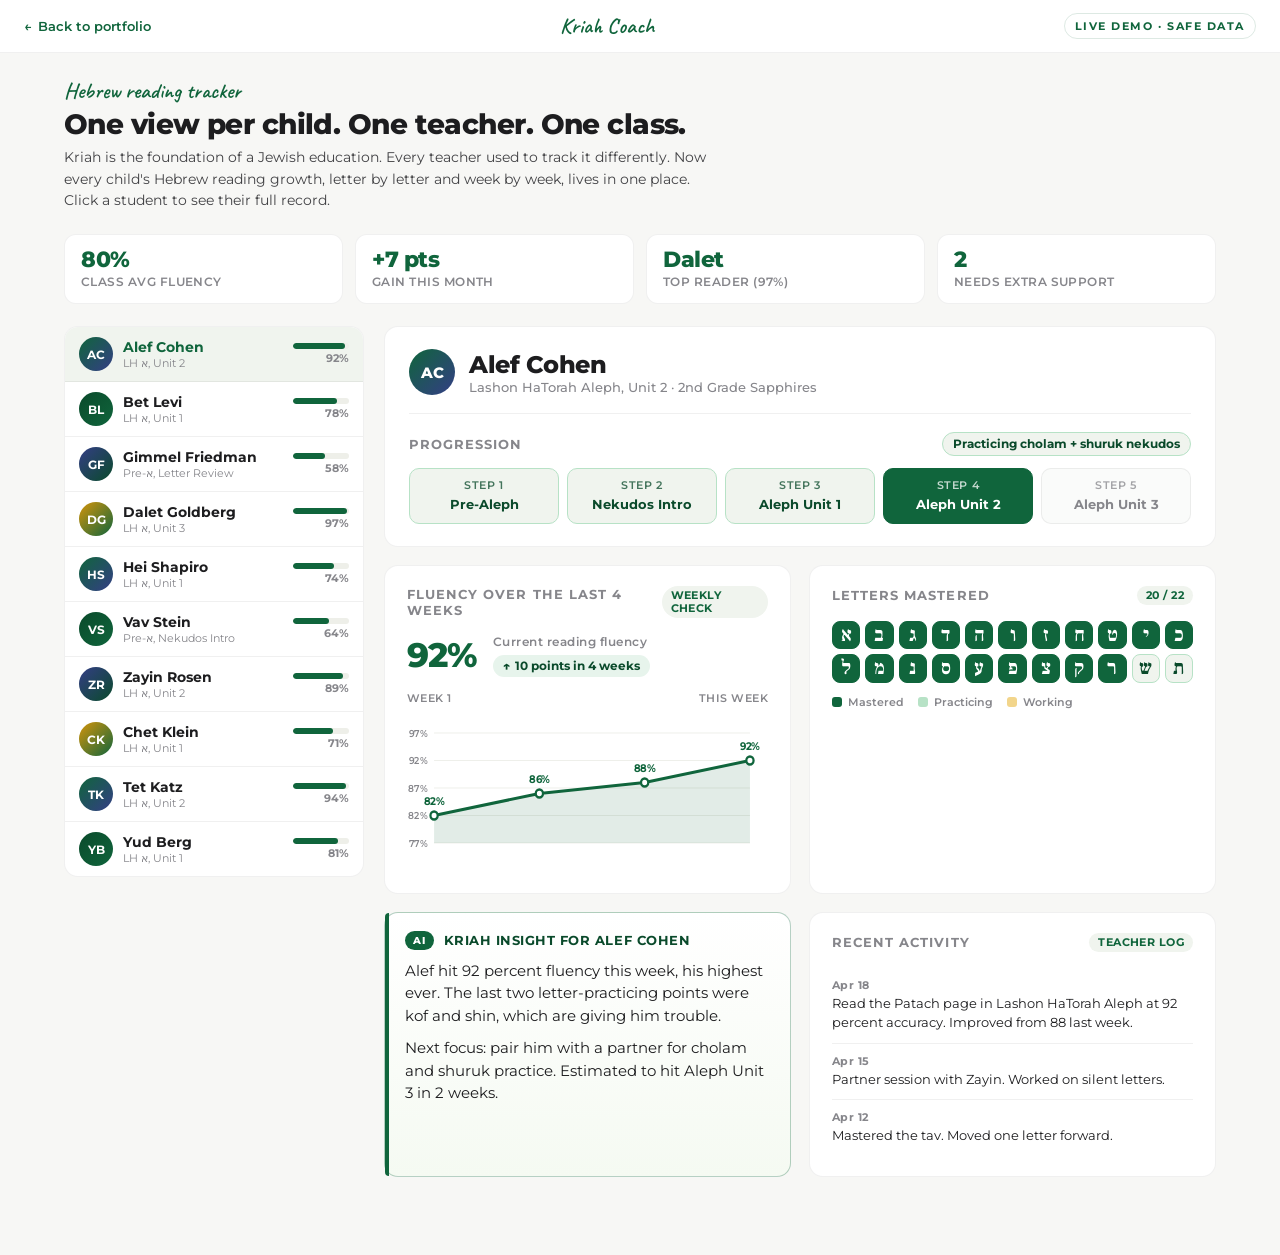
==== demos/kriah-coach/index.html @ 95c22a49 "Initial commit: AI portfolio Shareable portfolio of AI tools built at Pardes Day School. Includes ma" ====
<!DOCTYPE html>
<html lang="en">
<head>
<meta charset="utf-8">
<meta name="viewport" content="width=device-width, initial-scale=1">
<title>Kriah Coach Demo &middot; AI Inside a Small School</title>
<link rel="preconnect" href="https://fonts.googleapis.com">
<link rel="preconnect" href="https://fonts.gstatic.com" crossorigin>
<link href="https://fonts.googleapis.com/css2?family=Caveat:wght@500;600;700&family=Frank+Ruhl+Libre:wght@500;700;900&family=Montserrat:wght@400;500;600;700;800&display=swap" rel="stylesheet">
<style>
  :root {
    --forest: #10653c;
    --forest-dark: #0a4a2b;
    --forest-soft: #b7e2c6;
    --navy: #343e85;
    --cream: #f8f4ed;
    --sage-light: #f0f4ee;
    --white: #ffffff;
    --text-dark: #1d1d1f;
    --text-body: #424245;
    --text-light: #86868b;
    --line: rgba(16, 101, 60, 0.14);
    --line-soft: rgba(0, 0, 0, 0.06);
    --amber: #d4940a;
    --warn: #b8620a;
    --danger: #8b2c1a;
  }
  * { box-sizing: border-box; }
  body { margin: 0; font-family: 'Montserrat', system-ui, -apple-system, sans-serif; background: #f7f7f5; color: var(--text-body); -webkit-font-smoothing: antialiased; min-height: 100vh; }
  h1, h2, h3, h4 { font-family: 'Montserrat', sans-serif; color: var(--text-dark); margin: 0; letter-spacing: -0.02em; }
  a { color: var(--forest); text-decoration: none; }
  button { font-family: inherit; cursor: pointer; }
  .heb { font-family: 'Frank Ruhl Libre', 'Times New Roman', serif; }

  .topbar { background: var(--white); border-bottom: 1px solid var(--line-soft); padding: 12px 24px; display: flex; align-items: center; justify-content: space-between; position: sticky; top: 0; z-index: 10; }
  .topbar .back { font-size: 13px; font-weight: 600; color: var(--forest); display: inline-flex; align-items: center; gap: 6px; }
  .topbar .back::before { content: "\2190"; }
  .topbar .logo { font-family: 'Caveat', cursive; color: var(--forest); font-size: 22px; font-weight: 600; }
  .topbar .demo-label { font-size: 11px; font-weight: 700; color: var(--forest); letter-spacing: 0.14em; text-transform: uppercase; padding: 5px 10px; border: 1px solid var(--line); border-radius: 999px; }

  .wrap { max-width: 1200px; margin: 0 auto; padding: 24px 24px 60px; }

  /* Header */
  .head-block { margin-bottom: 22px; }
  .head-block .eyebrow { font-family: 'Caveat', cursive; color: var(--forest); font-size: 22px; font-weight: 600; }
  .head-block h1 { font-size: 28px; font-weight: 800; letter-spacing: -0.02em; margin-top: 2px; }
  .head-block .sub { font-size: 14px; color: var(--text-body); margin-top: 6px; max-width: 72ch; line-height: 1.55; }

  /* Class summary strip */
  .class-summary { display: grid; grid-template-columns: repeat(4, 1fr); gap: 12px; margin-bottom: 22px; }
  .cs { background: white; border: 1px solid var(--line-soft); border-radius: 12px; padding: 14px 16px; }
  .cs .n { font-size: 22px; font-weight: 800; color: var(--forest); letter-spacing: -0.02em; line-height: 1; }
  .cs .l { font-size: 11.5px; color: var(--text-light); font-weight: 600; margin-top: 4px; letter-spacing: 0.04em; text-transform: uppercase; }

  .layout { display: grid; grid-template-columns: 300px 1fr; gap: 20px; }

  /* Student list */
  .students { background: white; border: 1px solid var(--line-soft); border-radius: 14px; overflow: hidden; height: fit-content; }
  .students .sh { padding: 14px 18px; font-size: 11.5px; font-weight: 700; color: var(--text-light); letter-spacing: 0.08em; text-transform: uppercase; background: #fafbfa; border-bottom: 1px solid var(--line-soft); }
  .s-item { display: grid; grid-template-columns: 34px 1fr auto; align-items: center; gap: 10px; padding: 10px 14px; cursor: pointer; text-align: left; border: none; background: transparent; width: 100%; font-family: inherit; border-bottom: 1px solid var(--line-soft); }
  .s-item:last-child { border-bottom: none; }
  .s-item:hover { background: var(--sage-light); }
  .s-item.active { background: var(--sage-light); }
  .s-item.active .name { color: var(--forest); }
  .s-ava { width: 34px; height: 34px; border-radius: 50%; display: flex; align-items: center; justify-content: center; color: white; font-weight: 700; font-size: 12px; font-family: 'Montserrat', sans-serif; }
  .s-ava.v1 { background: linear-gradient(135deg, #10653c, #343e85); }
  .s-ava.v2 { background: linear-gradient(135deg, #0a4a2b, #10653c); }
  .s-ava.v3 { background: linear-gradient(135deg, #343e85, #0a4a2b); }
  .s-ava.v4 { background: linear-gradient(135deg, #d4940a, #10653c); }
  .s-item .name { font-size: 13.5px; font-weight: 700; color: var(--text-dark); }
  .s-item .sub { font-size: 11px; color: var(--text-light); margin-top: 1px; }
  .mini-bar { width: 56px; }
  .mini-bar .track { width: 100%; height: 6px; background: #eeefe9; border-radius: 99px; overflow: hidden; }
  .mini-bar .fill { height: 100%; background: var(--forest); border-radius: 99px; transition: width 0.5s ease; }
  .mini-bar .pct { font-size: 10.5px; color: var(--text-light); font-weight: 700; margin-top: 3px; text-align: right; }

  /* Detail */
  .detail-card { background: white; border: 1px solid var(--line-soft); border-radius: 14px; padding: 22px 24px; margin-bottom: 18px; }
  .detail-head { display: flex; align-items: center; gap: 14px; margin-bottom: 4px; }
  .detail-head .ava { width: 46px; height: 46px; border-radius: 50%; font-size: 15px; color: white; font-weight: 800; display: flex; align-items: center; justify-content: center; }
  .detail-head h2 { font-size: 24px; font-weight: 800; letter-spacing: -0.02em; }
  .detail-head .meta { font-size: 12.5px; color: var(--text-light); font-weight: 500; margin-top: 1px; }

  /* Level track */
  .level { margin-top: 18px; padding-top: 18px; border-top: 1px solid var(--line-soft); }
  .level-head { display: flex; align-items: center; justify-content: space-between; margin-bottom: 12px; }
  .level-head .title { font-size: 13px; font-weight: 700; color: var(--text-light); letter-spacing: 0.08em; text-transform: uppercase; }
  .level-head .badge { background: var(--sage-light); color: var(--forest-dark); font-size: 11.5px; font-weight: 700; padding: 4px 10px; border-radius: 999px; border: 1px solid var(--forest-soft); }
  .milestones { display: grid; grid-template-columns: repeat(5, 1fr); gap: 8px; }
  .milestone { padding: 10px 8px; text-align: center; border-radius: 10px; background: #fafbfa; border: 1px solid var(--line-soft); font-size: 11px; color: var(--text-light); font-weight: 600; line-height: 1.3; }
  .milestone.done { background: var(--sage-light); border-color: var(--forest-soft); color: var(--forest-dark); }
  .milestone.current { background: var(--forest); border-color: var(--forest); color: white; }
  .milestone .ms-label { font-size: 10.5px; opacity: 0.75; margin-bottom: 4px; text-transform: uppercase; letter-spacing: 0.06em; }
  .milestone .ms-name { font-size: 12.5px; font-weight: 700; }

  .grid2 { display: grid; grid-template-columns: 1fr 1fr; gap: 18px; margin-bottom: 18px; }
  .panel { background: white; border: 1px solid var(--line-soft); border-radius: 14px; padding: 20px 22px; }
  .panel-head { display: flex; align-items: center; justify-content: space-between; margin-bottom: 16px; }
  .panel-head h3 { font-size: 13px; font-weight: 700; letter-spacing: 0.08em; text-transform: uppercase; color: var(--text-light); }
  .panel-head .src { font-size: 10.5px; font-weight: 700; color: var(--forest); padding: 3px 9px; background: var(--sage-light); border-radius: 999px; letter-spacing: 0.04em; text-transform: uppercase; }

  .metric-row { display: grid; grid-template-columns: auto 1fr; gap: 16px; align-items: center; margin-bottom: 14px; }
  .metric-big { font-size: 34px; font-weight: 800; color: var(--forest); letter-spacing: -0.03em; line-height: 1; }
  .metric-sub { font-size: 12px; color: var(--text-light); font-weight: 600; letter-spacing: 0.04em; }
  .metric-gain { display: inline-flex; align-items: center; gap: 5px; background: #e7f4ec; color: var(--forest-dark); padding: 4px 10px; border-radius: 999px; font-size: 11.5px; font-weight: 700; margin-top: 6px; }
  .metric-gain::before { content: "\2191"; font-weight: 800; }

  /* Letters grid */
  .letters-grid { display: grid; grid-template-columns: repeat(11, 1fr); gap: 5px; margin-top: 4px; }
  .letter {
    aspect-ratio: 1; border-radius: 8px; display: flex; align-items: center; justify-content: center;
    font-family: 'Frank Ruhl Libre', serif; font-weight: 700; font-size: 20px;
    background: #f2f3ee; color: var(--text-light);
    border: 1px solid var(--line-soft);
    position: relative;
  }
  .letter.mastered { background: var(--forest); color: white; border-color: var(--forest); }
  .letter.practicing { background: var(--sage-light); color: var(--forest-dark); border-color: var(--forest-soft); }
  .letter.working { background: #fdf3e1; color: var(--warn); border-color: #f2d58b; }
  .letter-legend { display: flex; gap: 14px; margin-top: 12px; font-size: 11px; color: var(--text-light); font-weight: 600; }
  .letter-legend .chip { display: inline-flex; align-items: center; gap: 6px; }
  .letter-legend .dot { width: 10px; height: 10px; border-radius: 3px; }

  /* Chart */
  .chart { margin-top: 4px; }
  .chart-head { display: flex; justify-content: space-between; font-size: 11px; color: var(--text-light); font-weight: 600; margin-bottom: 8px; letter-spacing: 0.04em; text-transform: uppercase; }
  svg.wchart { width: 100%; height: 160px; display: block; }

  /* AI */
  .ai-card { background: linear-gradient(180deg, #ffffff 0%, #f5faf2 100%); border: 1px solid rgba(16, 101, 60, 0.3); border-radius: 14px; padding: 18px 20px; position: relative; }
  .ai-card::before { content: ""; position: absolute; left: 0; top: 0; bottom: 0; width: 4px; background: var(--forest); border-radius: 4px 0 0 4px; }
  .ai-head { display: flex; align-items: center; justify-content: space-between; gap: 10px; margin-bottom: 10px; }
  .ai-title { display: inline-flex; align-items: center; gap: 10px; font-size: 13px; font-weight: 700; color: var(--forest-dark); letter-spacing: 0.04em; text-transform: uppercase; }
  .ai-badge { background: var(--forest); color: white; padding: 3px 8px; border-radius: 999px; font-size: 10px; font-weight: 800; letter-spacing: 0.08em; }
  .ai-body { font-size: 14.5px; color: var(--text-dark); line-height: 1.55; }
  .ai-body p { margin: 0 0 10px; }
  .ai-body p:last-child { margin: 0; }

  /* Activity */
  .log-item { padding: 10px 0; border-bottom: 1px solid var(--line-soft); font-size: 13px; }
  .log-item:last-child { border-bottom: none; }
  .log-item .d { font-size: 11px; color: var(--text-light); font-weight: 700; margin-bottom: 2px; letter-spacing: 0.04em; }
  .log-item .t { color: var(--text-dark); line-height: 1.5; }

  @media (max-width: 960px) {
    .layout { grid-template-columns: 1fr; }
    .class-summary { grid-template-columns: repeat(2, 1fr); }
    .grid2 { grid-template-columns: 1fr; }
    .letters-grid { grid-template-columns: repeat(6, 1fr); }
    .milestones { grid-template-columns: repeat(2, 1fr); }
  }
</style>
</head>
<body>

<div class="topbar">
  <a class="back" href="../../index.html">Back to portfolio</a>
  <div class="logo">Kriah Coach</div>
  <span class="demo-label">Live demo &middot; Safe data</span>
</div>

<div class="wrap">

  <div class="head-block">
    <div class="eyebrow">Hebrew reading tracker</div>
    <h1>One view per child. One teacher. One class.</h1>
    <p class="sub">Kriah is the foundation of a Jewish education. Every teacher used to track it differently. Now every child's Hebrew reading growth, letter by letter and week by week, lives in one place. Click a student to see their full record.</p>
  </div>

  <div class="class-summary" id="classSummary"></div>

  <div class="layout">
    <div class="students" id="students">
      <div class="sh">2nd Grade &middot; 10 students</div>
    </div>
    <div id="detail"></div>
  </div>
</div>

<script>
(function(){

  // Hebrew letters (22)
  const LETTERS = ['א','ב','ג','ד','ה','ו','ז','ח','ט','י','כ','ל','מ','נ','ס','ע','פ','צ','ק','ר','ש','ת'];

  // Students: slight variations on the SIS demo
  const STUDENTS = [
    { id: 'alef', initials: 'AC', v: 1, name: 'Alef Cohen', level: 'Lashon HaTorah Aleph, Unit 2', fluency: 92, letters: 22, nekudos: 8, weekly: [82, 86, 88, 92], mastery: repeat(20, ['mastered']).concat(['practicing', 'practicing']), current: 'Practicing cholam + shuruk nekudos', ai: ['Alef hit 92 percent fluency this week, his highest ever. The last two letter-practicing points were kof and shin, which are giving him trouble.', 'Next focus: pair him with a partner for cholam and shuruk practice. Estimated to hit Aleph Unit 3 in 2 weeks.'], log: [
      { d: 'Apr 18', t: 'Read the Patach page in Lashon HaTorah Aleph at 92 percent accuracy. Improved from 88 last week.' },
      { d: 'Apr 15', t: 'Partner session with Zayin. Worked on silent letters.' },
      { d: 'Apr 12', t: 'Mastered the tav. Moved one letter forward.' }
    ]},
    { id: 'bet', initials: 'BL', v: 2, name: 'Bet Levi', level: 'Lashon HaTorah Aleph, Unit 1', fluency: 78, letters: 19, nekudos: 6, weekly: [70, 72, 75, 78], mastery: repeat(17, ['mastered']).concat(['practicing', 'practicing', 'working', 'working', 'working']), current: 'Working on samech, ayin, tsadi', ai: ['Bet is on a gentle upward trend. 8 percentage points in 4 weeks. Samech is her sticking letter.', 'Next focus: 10 minutes per day on samech and ayin drills. Pair with Alef who just mastered both.'], log: [
      { d: 'Apr 17', t: 'Clean read of the Shva page. First time fully unassisted.' },
      { d: 'Apr 10', t: 'Reviewed samech vs mem. Still mixes them occasionally.' }
    ]},
    { id: 'gimmel', initials: 'GF', v: 3, name: 'Gimmel Friedman', level: 'Pre-Aleph, Letter Review', fluency: 58, letters: 14, nekudos: 3, weekly: [48, 52, 54, 58], mastery: repeat(12, ['mastered']).concat(['practicing', 'practicing', 'working', 'working', 'working', 'working', 'working', 'working'], ['working', 'working']).slice(0, 22), current: 'Pre-Aleph letter review', ai: ['Gimmel is our highest priority. Kriah is the limiting factor on his Chumash comprehension. But he went from 48 to 58 percent in 4 weeks, which is real.', 'Next focus: daily 10-minute pull-outs. Parent meeting scheduled. Celebrate the letter milestones loudly.'], log: [
      { d: 'Apr 16', t: 'Finished the Patach page in full. Slow but accurate.' },
      { d: 'Apr 9', t: 'Intervention conference scheduled with parents.' },
      { d: 'Apr 2', t: 'Mastered the vav. That is letter 14 of 22.' }
    ]},
    { id: 'dalet', initials: 'DG', v: 4, name: 'Dalet Goldberg', level: 'Lashon HaTorah Aleph, Unit 3', fluency: 97, letters: 22, nekudos: 11, weekly: [92, 94, 96, 97], mastery: repeat(22, ['mastered']), current: 'Ready for Unit 3 + early Bet workbook', ai: ['Dalet is at 97 percent and has mastered all 22 letters plus 11 of 12 nekudos. She is ready for the next workbook.', 'Next focus: move her to Aleph Unit 3 now. Consider starting her on Bet workbook content as enrichment.'], log: [
      { d: 'Apr 18', t: 'Helped Gimmel with his kriah during partner time. Patient and generous.' },
      { d: 'Apr 14', t: 'Mastered sof pasuk and all sof letters.' }
    ]},
    { id: 'hei', initials: 'HS', v: 1, name: 'Hei Shapiro', level: 'Lashon HaTorah Aleph, Unit 1', fluency: 74, letters: 20, nekudos: 7, weekly: [68, 70, 72, 74], mastery: repeat(18, ['mastered']).concat(['practicing', 'practicing', 'working', 'working']), current: 'Practicing kof and shin', ai: ['Hei is steady. Small gains every week. Kof and shin are his current stuck points.', 'Next focus: extra practice on the kof-shin page. Otherwise the current approach is working.'], log: [
      { d: 'Apr 15', t: 'Clean read on the Segol page.' }
    ]},
    { id: 'vav', initials: 'VS', v: 2, name: 'Vav Stein', level: 'Pre-Aleph, Nekudos Intro', fluency: 64, letters: 18, nekudos: 4, weekly: [58, 60, 62, 64], mastery: repeat(16, ['mastered']).concat(['practicing', 'practicing', 'working', 'working', 'working', 'working']), current: 'Catching up after absences', ai: ['Vav is held back by attendance, not ability. Every day she is here she makes gains.', 'Next focus: schedule a 10-minute makeup session the day after each absence. Low-key but consistent.'], log: [
      { d: 'Apr 16', t: 'Back after 2 days out. Sat with Morah during snack for a makeup session.' }
    ]},
    { id: 'zayin', initials: 'ZR', v: 3, name: 'Zayin Rosen', level: 'Lashon HaTorah Aleph, Unit 2', fluency: 89, letters: 22, nekudos: 9, weekly: [82, 85, 87, 89], mastery: repeat(21, ['mastered']).concat(['practicing']), current: 'Finishing Unit 2 early', ai: ['Zayin is quiet but relentless. 21 of 22 letters mastered, 89 percent fluency.', 'Next focus: move to Unit 3. He finished Unit 2 a week ahead. He is ready.'], log: [
      { d: 'Apr 14', t: 'Asked to start the next unit now.' }
    ]},
    { id: 'chet', initials: 'CK', v: 4, name: 'Chet Klein', level: 'Lashon HaTorah Aleph, Unit 1', fluency: 71, letters: 20, nekudos: 6, weekly: [63, 66, 69, 71], mastery: repeat(18, ['mastered']).concat(['practicing', 'practicing', 'working', 'working']), current: 'Crossed 70 percent, real milestone', ai: ['Chet just hit 70 percent fluency. That is a psychological as much as a practical milestone.', 'Next focus: name this milestone aloud. Her confidence will rise and carry her forward.'], log: [
      { d: 'Apr 17', t: 'Hit 70 percent kriah fluency. Celebrated in class.' }
    ]},
    { id: 'tet', initials: 'TK', v: 1, name: 'Tet Katz', level: 'Lashon HaTorah Aleph, Unit 2', fluency: 94, letters: 22, nekudos: 10, weekly: [88, 90, 92, 94], mastery: repeat(22, ['mastered']), current: 'At top of class', ai: ['Tet is one of the top kriah readers in the class at 94 percent fluency.', 'Next focus: start peer-tutoring role. He is patient and Gimmel could use a peer tutor.'], log: [
      { d: 'Apr 13', t: 'Asked a thoughtful question about mem sofit.' }
    ]},
    { id: 'yud', initials: 'YB', v: 2, name: 'Yud Berg', level: 'Lashon HaTorah Aleph, Unit 1', fluency: 81, letters: 21, nekudos: 7, weekly: [74, 76, 79, 81], mastery: repeat(19, ['mastered']).concat(['practicing', 'practicing', 'working']), current: 'Mastering remaining letters', ai: ['Yud is a strong comprehender. Her kriah climb is steady.', 'Next focus: pair Tanach context reading in English with her Chumash work to feed her love of stories.'], log: [
      { d: 'Apr 11', t: 'Made a connection between last week\u2019s Parsha and this week\u2019s unprompted.' }
    ]}
  ];

  function repeat(n, arr) {
    const out = [];
    for (let i = 0; i < n; i++) out.push(arr[i % arr.length]);
    return out;
  }

  // Normalize mastery arrays to length 22
  STUDENTS.forEach(s => { s.mastery = (s.mastery.concat(new Array(22).fill('working'))).slice(0, 22); });

  let currentId = STUDENTS[0].id;
  const detail = document.getElementById('detail');
  const studentsEl = document.getElementById('students');
  const summaryEl = document.getElementById('classSummary');

  function renderSummary() {
    while (summaryEl.firstChild) summaryEl.removeChild(summaryEl.firstChild);
    const avgFlu = Math.round(STUDENTS.reduce((a, s) => a + s.fluency, 0) / STUDENTS.length);
    const prevAvgFlu = Math.round(STUDENTS.reduce((a, s) => a + s.weekly[0], 0) / STUDENTS.length);
    const gain = avgFlu - prevAvgFlu;
    const top = [...STUDENTS].sort((a, b) => b.fluency - a.fluency)[0];
    const flagged = STUDENTS.filter(s => s.fluency < 70).length;
    [
      { n: avgFlu + '%', l: 'Class avg fluency' },
      { n: '+' + gain + ' pts', l: 'Gain this month' },
      { n: top.name.split(' ')[0], l: 'Top reader (' + top.fluency + '%)' },
      { n: flagged, l: 'Needs extra support' }
    ].forEach(it => {
      const d = document.createElement('div'); d.className = 'cs';
      const n = document.createElement('div'); n.className = 'n'; n.textContent = it.n;
      const l = document.createElement('div'); l.className = 'l'; l.textContent = it.l;
      d.appendChild(n); d.appendChild(l);
      summaryEl.appendChild(d);
    });
  }

  function renderStudents() {
    while (studentsEl.childNodes.length > 1) studentsEl.removeChild(studentsEl.lastChild);
    STUDENTS.forEach(s => {
      const b = document.createElement('button'); b.className = 's-item' + (s.id === currentId ? ' active' : '');
      b.addEventListener('click', () => { currentId = s.id; renderStudents(); renderDetail(); });
      const av = document.createElement('div'); av.className = 's-ava v' + s.v; av.textContent = s.initials;
      const info = document.createElement('div');
      const nm = document.createElement('div'); nm.className = 'name'; nm.textContent = s.name;
      const sub = document.createElement('div'); sub.className = 'sub'; sub.textContent = s.level.replace('Lashon HaTorah ', 'LH ').replace('Aleph', 'א');
      info.appendChild(nm); info.appendChild(sub);
      const bar = document.createElement('div'); bar.className = 'mini-bar';
      const track = document.createElement('div'); track.className = 'track';
      const fill = document.createElement('div'); fill.className = 'fill'; fill.style.width = s.fluency + '%';
      track.appendChild(fill);
      const pct = document.createElement('div'); pct.className = 'pct'; pct.textContent = s.fluency + '%';
      bar.appendChild(track); bar.appendChild(pct);
      b.appendChild(av); b.appendChild(info); b.appendChild(bar);
      studentsEl.appendChild(b);
    });
  }

  function renderDetail() {
    const s = STUDENTS.find(x => x.id === currentId);
    while (detail.firstChild) detail.removeChild(detail.firstChild);

    const top = document.createElement('div'); top.className = 'detail-card';
    const head = document.createElement('div'); head.className = 'detail-head';
    const av = document.createElement('div'); av.className = 's-ava v' + s.v + ' ava'; av.textContent = s.initials; av.style.width = '46px'; av.style.height = '46px'; av.style.fontSize = '15px';
    const info = document.createElement('div');
    const h2 = document.createElement('h2'); h2.textContent = s.name;
    const meta = document.createElement('div'); meta.className = 'meta'; meta.textContent = s.level + ' \u00B7 2nd Grade Sapphires';
    info.appendChild(h2); info.appendChild(meta);
    head.appendChild(av); head.appendChild(info);
    top.appendChild(head);

    // Milestones track
    const level = document.createElement('div'); level.className = 'level';
    const lhead = document.createElement('div'); lhead.className = 'level-head';
    const lt = document.createElement('div'); lt.className = 'title'; lt.textContent = 'Progression';
    const badge = document.createElement('div'); badge.className = 'badge'; badge.textContent = s.current;
    lhead.appendChild(lt); lhead.appendChild(badge);
    level.appendChild(lhead);
    const milestones = document.createElement('div'); milestones.className = 'milestones';
    const stages = [
      { label: 'Step 1', name: 'Pre-Aleph' },
      { label: 'Step 2', name: 'Nekudos Intro' },
      { label: 'Step 3', name: 'Aleph Unit 1' },
      { label: 'Step 4', name: 'Aleph Unit 2' },
      { label: 'Step 5', name: 'Aleph Unit 3' }
    ];
    let currentIdx = 0;
    const lvl = s.level.toLowerCase();
    if (lvl.includes('pre-aleph')) currentIdx = lvl.includes('nekudos') ? 1 : 0;
    else if (lvl.includes('unit 1')) currentIdx = 2;
    else if (lvl.includes('unit 2')) currentIdx = 3;
    else if (lvl.includes('unit 3')) currentIdx = 4;
    stages.forEach((st, i) => {
      const m = document.createElement('div');
      m.className = 'milestone' + (i < currentIdx ? ' done' : i === currentIdx ? ' current' : '');
      const lbl = document.createElement('div'); lbl.className = 'ms-label'; lbl.textContent = st.label;
      const nm = document.createElement('div'); nm.className = 'ms-name'; nm.textContent = st.name;
      m.appendChild(lbl); m.appendChild(nm);
      milestones.appendChild(m);
    });
    level.appendChild(milestones);
    top.appendChild(level);

    detail.appendChild(top);

    // Grid: fluency chart + letters mastery
    const grid = document.createElement('div'); grid.className = 'grid2';

    // Fluency chart panel
    const chartPanel = document.createElement('div'); chartPanel.className = 'panel';
    chartPanel.appendChild(panelHead('Fluency over the last 4 weeks', 'Weekly check'));
    const mrow = document.createElement('div'); mrow.className = 'metric-row';
    const big = document.createElement('div'); big.className = 'metric-big'; big.textContent = s.fluency + '%';
    const sRight = document.createElement('div');
    const sub = document.createElement('div'); sub.className = 'metric-sub'; sub.textContent = 'Current reading fluency';
    const gain = s.fluency - s.weekly[0];
    const gainBadge = document.createElement('div'); gainBadge.className = 'metric-gain'; gainBadge.textContent = gain + ' points in 4 weeks';
    sRight.appendChild(sub); sRight.appendChild(gainBadge);
    mrow.appendChild(big); mrow.appendChild(sRight);
    chartPanel.appendChild(mrow);
    const chart = document.createElement('div'); chart.className = 'chart';
    const chartHead = document.createElement('div'); chartHead.className = 'chart-head';
    const c1 = document.createElement('span'); c1.textContent = 'Week 1';
    const c2 = document.createElement('span'); c2.textContent = 'This week';
    chartHead.appendChild(c1); chartHead.appendChild(c2);
    chart.appendChild(chartHead);
    chart.appendChild(buildChart(s.weekly));
    chartPanel.appendChild(chart);
    grid.appendChild(chartPanel);

    // Letters panel - count mastered letters directly from the mastery array so
    // the label and the visual grid always agree.
    const lettersPanel = document.createElement('div'); lettersPanel.className = 'panel';
    const masteredCount = s.mastery.filter(m => m === 'mastered').length;
    lettersPanel.appendChild(panelHead('Letters mastered', masteredCount + ' / 22'));
    const lg = document.createElement('div'); lg.className = 'letters-grid';
    LETTERS.forEach((ltr, i) => {
      const cell = document.createElement('div');
      cell.className = 'letter ' + (s.mastery[i] || 'working');
      cell.textContent = ltr;
      cell.classList.add('heb');
      lg.appendChild(cell);
    });
    lettersPanel.appendChild(lg);
    const legend = document.createElement('div'); legend.className = 'letter-legend';
    [
      ['Mastered', 'var(--forest)'],
      ['Practicing', 'var(--forest-soft)'],
      ['Working', '#f2d58b']
    ].forEach(([lbl, col]) => {
      const c = document.createElement('span'); c.className = 'chip';
      const dot = document.createElement('span'); dot.className = 'dot'; dot.style.background = col;
      c.appendChild(dot); c.appendChild(document.createTextNode(' ' + lbl));
      legend.appendChild(c);
    });
    lettersPanel.appendChild(legend);
    grid.appendChild(lettersPanel);

    detail.appendChild(grid);

    // AI insight + log
    const grid2 = document.createElement('div'); grid2.className = 'grid2';

    const ai = document.createElement('div'); ai.className = 'ai-card';
    const ahead = document.createElement('div'); ahead.className = 'ai-head';
    const title = document.createElement('div'); title.className = 'ai-title';
    const badge2 = document.createElement('span'); badge2.className = 'ai-badge'; badge2.textContent = 'AI';
    title.appendChild(badge2); title.appendChild(document.createTextNode(' Kriah insight for ' + s.name));
    ahead.appendChild(title);
    const body = document.createElement('div'); body.className = 'ai-body';
    s.ai.forEach(p => { const el = document.createElement('p'); el.textContent = p; body.appendChild(el); });
    ai.appendChild(ahead); ai.appendChild(body);
    grid2.appendChild(ai);

    const logPanel = document.createElement('div'); logPanel.className = 'panel';
    logPanel.appendChild(panelHead('Recent activity', 'Teacher log'));
    s.log.forEach(l => {
      const item = document.createElement('div'); item.className = 'log-item';
      const d = document.createElement('div'); d.className = 'd'; d.textContent = l.d;
      const t = document.createElement('div'); t.className = 't'; t.textContent = l.t;
      item.appendChild(d); item.appendChild(t);
      logPanel.appendChild(item);
    });
    grid2.appendChild(logPanel);

    detail.appendChild(grid2);
  }

  function panelHead(title, source) {
    const h = document.createElement('div'); h.className = 'panel-head';
    const h3 = document.createElement('h3'); h3.textContent = title;
    const src = document.createElement('div'); src.className = 'src'; src.textContent = source;
    h.appendChild(h3); h.appendChild(src);
    return h;
  }

  function buildChart(data) {
    const svgNS = 'http://www.w3.org/2000/svg';
    const svg = document.createElementNS(svgNS, 'svg');
    svg.setAttribute('class', 'wchart');
    svg.setAttribute('viewBox', '0 0 400 160');
    svg.setAttribute('preserveAspectRatio', 'none');
    const padding = { l: 30, r: 20, t: 20, b: 30 };
    const W = 400 - padding.l - padding.r;
    const H = 160 - padding.t - padding.b;
    const min = Math.max(0, Math.min.apply(null, data) - 5);
    const max = Math.min(100, Math.max.apply(null, data) + 5);
    const range = Math.max(1, max - min);

    // Grid lines
    [0, 0.25, 0.5, 0.75, 1].forEach(f => {
      const y = padding.t + H * (1 - f);
      const line = document.createElementNS(svgNS, 'line');
      line.setAttribute('x1', padding.l); line.setAttribute('y1', y);
      line.setAttribute('x2', padding.l + W); line.setAttribute('y2', y);
      line.setAttribute('stroke', '#eeefe9'); line.setAttribute('stroke-width', '1');
      svg.appendChild(line);
      const label = document.createElementNS(svgNS, 'text');
      label.setAttribute('x', padding.l - 6); label.setAttribute('y', y + 4);
      label.setAttribute('text-anchor', 'end');
      label.setAttribute('font-size', '10'); label.setAttribute('font-family', 'Montserrat, sans-serif');
      label.setAttribute('fill', '#86868b'); label.setAttribute('font-weight', '600');
      label.textContent = Math.round(min + range * f) + '%';
      svg.appendChild(label);
    });

    // Area + line
    const step = W / (data.length - 1);
    let linePath = '';
    let areaPath = '';
    data.forEach((v, i) => {
      const x = padding.l + i * step;
      const y = padding.t + H * (1 - (v - min) / range);
      linePath += (i === 0 ? 'M' : ' L') + x + ',' + y;
      if (i === 0) areaPath = 'M' + x + ',' + (padding.t + H) + ' L' + x + ',' + y;
      else areaPath += ' L' + x + ',' + y;
    });
    areaPath += ' L' + (padding.l + W) + ',' + (padding.t + H) + ' Z';

    const area = document.createElementNS(svgNS, 'path');
    area.setAttribute('d', areaPath);
    area.setAttribute('fill', 'rgba(16, 101, 60, 0.12)');
    svg.appendChild(area);

    const line = document.createElementNS(svgNS, 'path');
    line.setAttribute('d', linePath);
    line.setAttribute('fill', 'none');
    line.setAttribute('stroke', '#10653c');
    line.setAttribute('stroke-width', '3');
    line.setAttribute('stroke-linecap', 'round');
    line.setAttribute('stroke-linejoin', 'round');
    svg.appendChild(line);

    // Points + labels
    data.forEach((v, i) => {
      const x = padding.l + i * step;
      const y = padding.t + H * (1 - (v - min) / range);
      const dot = document.createElementNS(svgNS, 'circle');
      dot.setAttribute('cx', x); dot.setAttribute('cy', y); dot.setAttribute('r', 4);
      dot.setAttribute('fill', 'white');
      dot.setAttribute('stroke', '#10653c');
      dot.setAttribute('stroke-width', '2.5');
      svg.appendChild(dot);
      const txt = document.createElementNS(svgNS, 'text');
      txt.setAttribute('x', x); txt.setAttribute('y', y - 10);
      txt.setAttribute('text-anchor', 'middle');
      txt.setAttribute('font-size', '11'); txt.setAttribute('font-family', 'Montserrat, sans-serif');
      txt.setAttribute('fill', '#10653c'); txt.setAttribute('font-weight', '700');
      txt.textContent = v + '%';
      svg.appendChild(txt);
    });

    return svg;
  }

  renderSummary();
  renderStudents();
  renderDetail();
})();
</script>

</body>
</html>
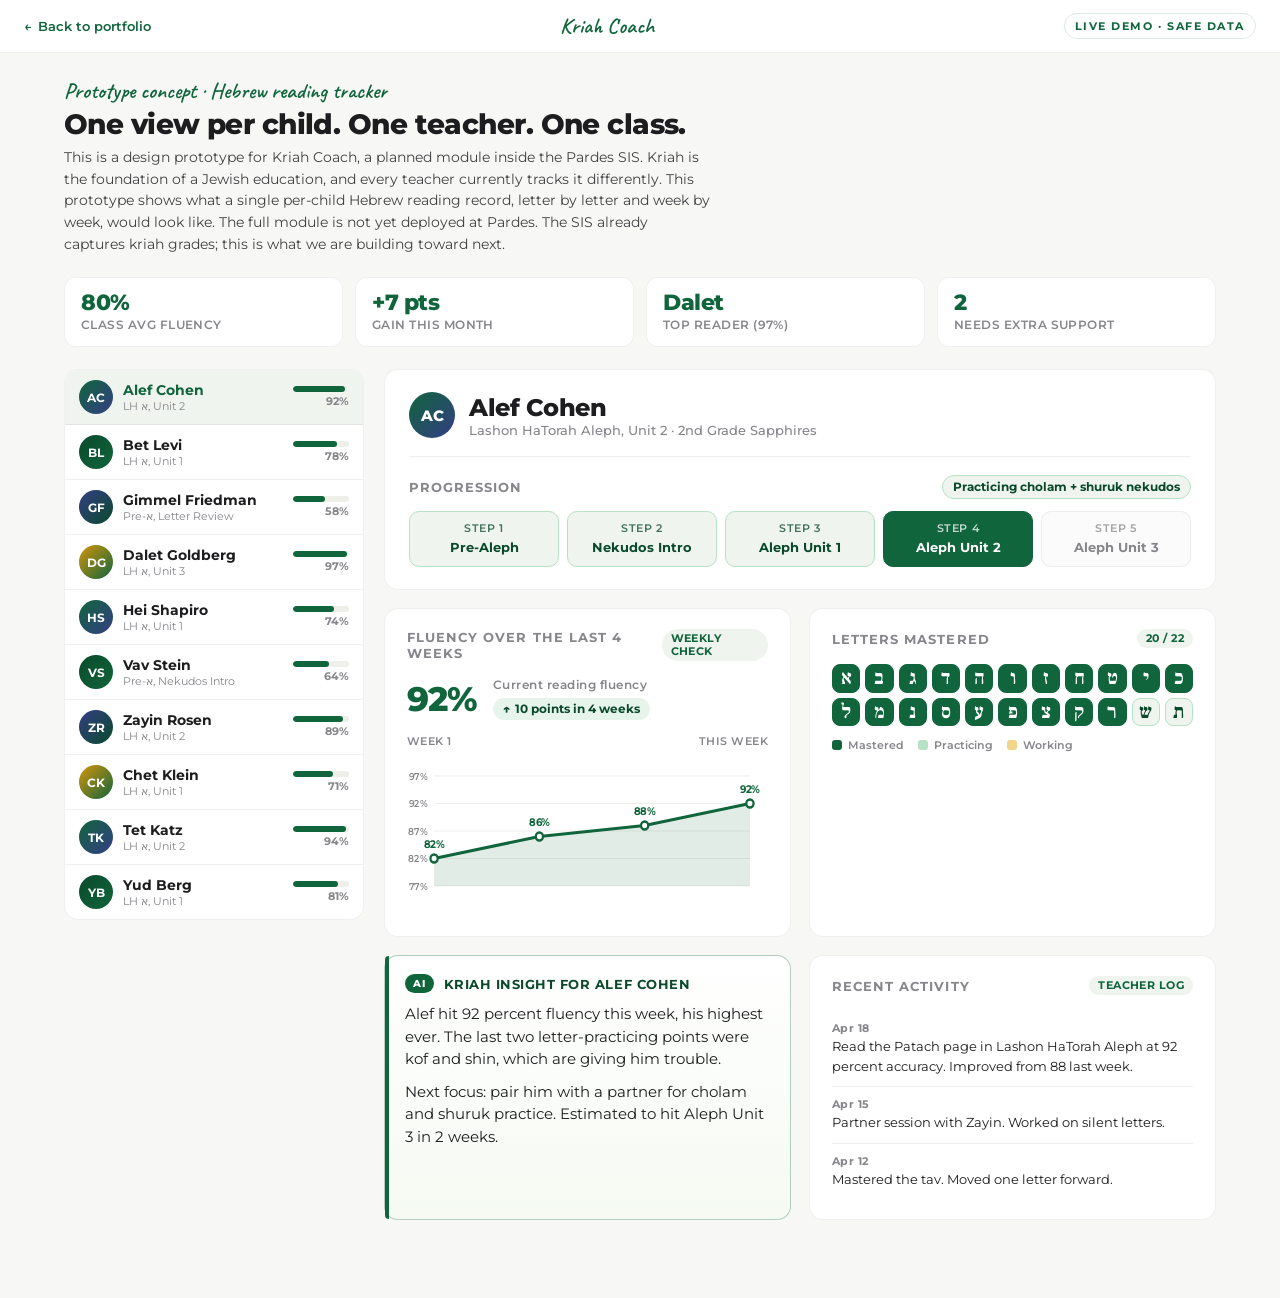
==== commit 8ff2d8ed: "Authenticity pass: match demos to the real Pardes systems Reflect: full rewrite to match the actual " ====
--- a/demos/kriah-coach/index.html
+++ b/demos/kriah-coach/index.html
@@ -154,7 +154,7 @@
 <body>
 
 <div class="topbar">
-  <a class="back" href="../../index.html">Back to portfolio</a>
+  <a class="back" href="../../index.html" onclick="if(window.history.length>1){event.preventDefault();window.history.back();}">Back to portfolio</a>
   <div class="logo">Kriah Coach</div>
   <span class="demo-label">Live demo &middot; Safe data</span>
 </div>
@@ -162,9 +162,9 @@
 <div class="wrap">
 
   <div class="head-block">
-    <div class="eyebrow">Hebrew reading tracker</div>
+    <div class="eyebrow">Prototype concept &middot; Hebrew reading tracker</div>
     <h1>One view per child. One teacher. One class.</h1>
-    <p class="sub">Kriah is the foundation of a Jewish education. Every teacher used to track it differently. Now every child's Hebrew reading growth, letter by letter and week by week, lives in one place. Click a student to see their full record.</p>
+    <p class="sub">This is a design prototype for Kriah Coach, a planned module inside the Pardes SIS. Kriah is the foundation of a Jewish education, and every teacher currently tracks it differently. This prototype shows what a single per-child Hebrew reading record, letter by letter and week by week, would look like. The full module is not yet deployed at Pardes. The SIS already captures kriah grades; this is what we are building toward next.</p>
   </div>
 
   <div class="class-summary" id="classSummary"></div>
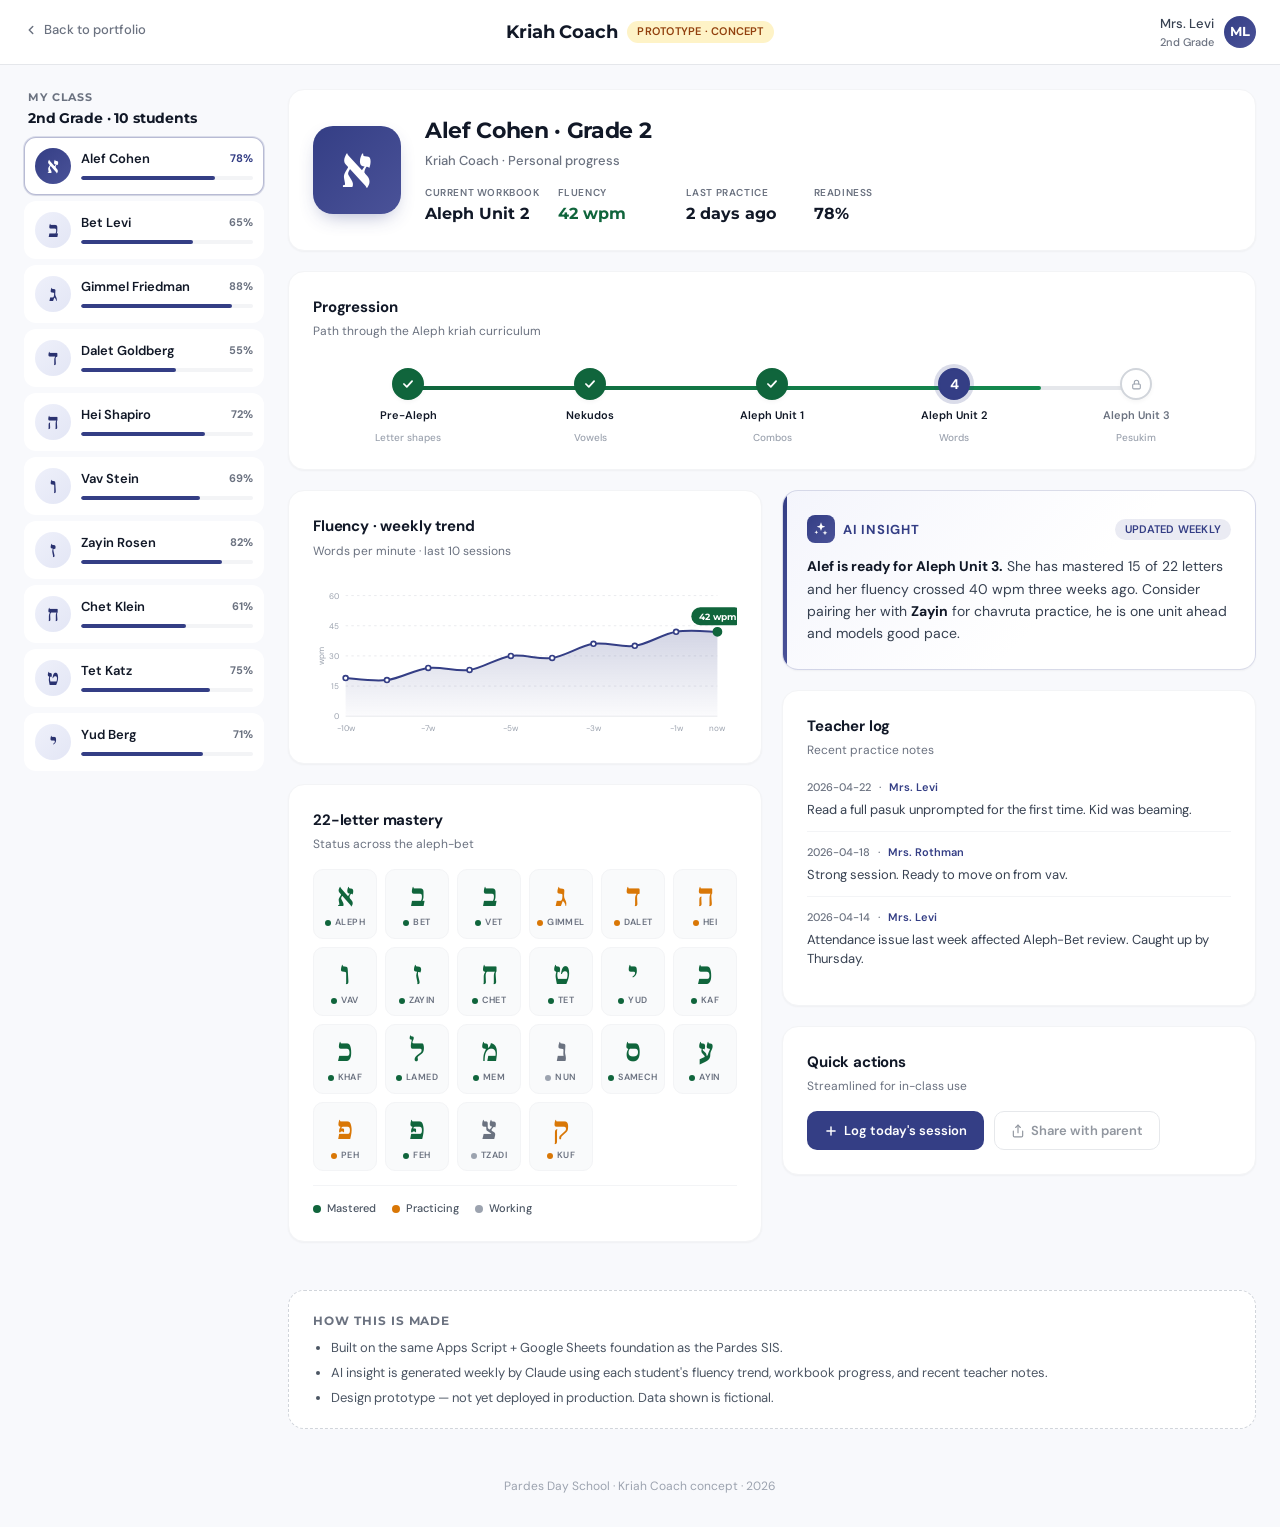
==== commit 6e28437d: "Rebuild portfolio: single-page landing + 5 demos that match real apps The old 13-slide deck had cart" ====
--- a/demos/kriah-coach/index.html
+++ b/demos/kriah-coach/index.html
@@ -1,506 +1,1245 @@
 <!DOCTYPE html>
 <html lang="en">
 <head>
-<meta charset="utf-8">
-<meta name="viewport" content="width=device-width, initial-scale=1">
-<title>Kriah Coach Demo &middot; AI Inside a Small School</title>
-<link rel="preconnect" href="https://fonts.googleapis.com">
-<link rel="preconnect" href="https://fonts.gstatic.com" crossorigin>
-<link href="https://fonts.googleapis.com/css2?family=Caveat:wght@500;600;700&family=Frank+Ruhl+Libre:wght@500;700;900&family=Montserrat:wght@400;500;600;700;800&display=swap" rel="stylesheet">
+<meta charset="UTF-8" />
+<meta name="viewport" content="width=device-width, initial-scale=1.0" />
+<title>Kriah Coach · Prototype</title>
+<link rel="preconnect" href="https://fonts.googleapis.com" />
+<link rel="preconnect" href="https://fonts.gstatic.com" crossorigin />
+<link href="https://fonts.googleapis.com/css2?family=DM+Sans:wght@400;500;600;700&family=Frank+Ruhl+Libre:wght@400;500;700;900&family=Montserrat:wght@600;700;800&display=swap" rel="stylesheet" />
 <style>
+  /* ----- Theme ----- */
   :root {
-    --forest: #10653c;
-    --forest-dark: #0a4a2b;
-    --forest-soft: #b7e2c6;
     --navy: #343e85;
-    --cream: #f8f4ed;
-    --sage-light: #f0f4ee;
-    --white: #ffffff;
-    --text-dark: #1d1d1f;
-    --text-body: #424245;
-    --text-light: #86868b;
-    --line: rgba(16, 101, 60, 0.14);
-    --line-soft: rgba(0, 0, 0, 0.06);
-    --amber: #d4940a;
-    --warn: #b8620a;
-    --danger: #8b2c1a;
+    --navy-light: #4a5298;
+    --navy-dark: #2a3270;
+    --green: #10653c;
+    --green-light: #148a4f;
+    --brown: #5e3b1d;
+    --offwhite: #f8f9fc;
+    --warning: #d97706;
+    --yellow-bg: #fef3c7;
+    --yellow-text: #92400e;
+    --gray-50: #f9fafb;
+    --gray-100: #f3f4f6;
+    --gray-200: #e5e7eb;
+    --gray-300: #d1d5db;
+    --gray-400: #9ca3af;
+    --gray-500: #6b7280;
+    --gray-600: #4b5563;
+    --gray-700: #374151;
+    --gray-900: #111827;
+    --shadow-sm: 0 1px 2px 0 rgb(0 0 0 / 0.04);
+    --shadow-md: 0 4px 12px -2px rgb(0 0 0 / 0.06), 0 2px 4px -2px rgb(0 0 0 / 0.04);
+    --font-heading: 'Montserrat', sans-serif;
+    --font-body: 'DM Sans', sans-serif;
+    --font-hebrew: 'Frank Ruhl Libre', serif;
   }
   * { box-sizing: border-box; }
-  body { margin: 0; font-family: 'Montserrat', system-ui, -apple-system, sans-serif; background: #f7f7f5; color: var(--text-body); -webkit-font-smoothing: antialiased; min-height: 100vh; }
-  h1, h2, h3, h4 { font-family: 'Montserrat', sans-serif; color: var(--text-dark); margin: 0; letter-spacing: -0.02em; }
-  a { color: var(--forest); text-decoration: none; }
-  button { font-family: inherit; cursor: pointer; }
-  .heb { font-family: 'Frank Ruhl Libre', 'Times New Roman', serif; }
-
-  .topbar { background: var(--white); border-bottom: 1px solid var(--line-soft); padding: 12px 24px; display: flex; align-items: center; justify-content: space-between; position: sticky; top: 0; z-index: 10; }
-  .topbar .back { font-size: 13px; font-weight: 600; color: var(--forest); display: inline-flex; align-items: center; gap: 6px; }
-  .topbar .back::before { content: "\2190"; }
-  .topbar .logo { font-family: 'Caveat', cursive; color: var(--forest); font-size: 22px; font-weight: 600; }
-  .topbar .demo-label { font-size: 11px; font-weight: 700; color: var(--forest); letter-spacing: 0.14em; text-transform: uppercase; padding: 5px 10px; border: 1px solid var(--line); border-radius: 999px; }
-
-  .wrap { max-width: 1200px; margin: 0 auto; padding: 24px 24px 60px; }
-
-  /* Header */
-  .head-block { margin-bottom: 22px; }
-  .head-block .eyebrow { font-family: 'Caveat', cursive; color: var(--forest); font-size: 22px; font-weight: 600; }
-  .head-block h1 { font-size: 28px; font-weight: 800; letter-spacing: -0.02em; margin-top: 2px; }
-  .head-block .sub { font-size: 14px; color: var(--text-body); margin-top: 6px; max-width: 72ch; line-height: 1.55; }
-
-  /* Class summary strip */
-  .class-summary { display: grid; grid-template-columns: repeat(4, 1fr); gap: 12px; margin-bottom: 22px; }
-  .cs { background: white; border: 1px solid var(--line-soft); border-radius: 12px; padding: 14px 16px; }
-  .cs .n { font-size: 22px; font-weight: 800; color: var(--forest); letter-spacing: -0.02em; line-height: 1; }
-  .cs .l { font-size: 11.5px; color: var(--text-light); font-weight: 600; margin-top: 4px; letter-spacing: 0.04em; text-transform: uppercase; }
-
-  .layout { display: grid; grid-template-columns: 300px 1fr; gap: 20px; }
-
-  /* Student list */
-  .students { background: white; border: 1px solid var(--line-soft); border-radius: 14px; overflow: hidden; height: fit-content; }
-  .students .sh { padding: 14px 18px; font-size: 11.5px; font-weight: 700; color: var(--text-light); letter-spacing: 0.08em; text-transform: uppercase; background: #fafbfa; border-bottom: 1px solid var(--line-soft); }
-  .s-item { display: grid; grid-template-columns: 34px 1fr auto; align-items: center; gap: 10px; padding: 10px 14px; cursor: pointer; text-align: left; border: none; background: transparent; width: 100%; font-family: inherit; border-bottom: 1px solid var(--line-soft); }
-  .s-item:last-child { border-bottom: none; }
-  .s-item:hover { background: var(--sage-light); }
-  .s-item.active { background: var(--sage-light); }
-  .s-item.active .name { color: var(--forest); }
-  .s-ava { width: 34px; height: 34px; border-radius: 50%; display: flex; align-items: center; justify-content: center; color: white; font-weight: 700; font-size: 12px; font-family: 'Montserrat', sans-serif; }
-  .s-ava.v1 { background: linear-gradient(135deg, #10653c, #343e85); }
-  .s-ava.v2 { background: linear-gradient(135deg, #0a4a2b, #10653c); }
-  .s-ava.v3 { background: linear-gradient(135deg, #343e85, #0a4a2b); }
-  .s-ava.v4 { background: linear-gradient(135deg, #d4940a, #10653c); }
-  .s-item .name { font-size: 13.5px; font-weight: 700; color: var(--text-dark); }
-  .s-item .sub { font-size: 11px; color: var(--text-light); margin-top: 1px; }
-  .mini-bar { width: 56px; }
-  .mini-bar .track { width: 100%; height: 6px; background: #eeefe9; border-radius: 99px; overflow: hidden; }
-  .mini-bar .fill { height: 100%; background: var(--forest); border-radius: 99px; transition: width 0.5s ease; }
-  .mini-bar .pct { font-size: 10.5px; color: var(--text-light); font-weight: 700; margin-top: 3px; text-align: right; }
-
-  /* Detail */
-  .detail-card { background: white; border: 1px solid var(--line-soft); border-radius: 14px; padding: 22px 24px; margin-bottom: 18px; }
-  .detail-head { display: flex; align-items: center; gap: 14px; margin-bottom: 4px; }
-  .detail-head .ava { width: 46px; height: 46px; border-radius: 50%; font-size: 15px; color: white; font-weight: 800; display: flex; align-items: center; justify-content: center; }
-  .detail-head h2 { font-size: 24px; font-weight: 800; letter-spacing: -0.02em; }
-  .detail-head .meta { font-size: 12.5px; color: var(--text-light); font-weight: 500; margin-top: 1px; }
-
-  /* Level track */
-  .level { margin-top: 18px; padding-top: 18px; border-top: 1px solid var(--line-soft); }
-  .level-head { display: flex; align-items: center; justify-content: space-between; margin-bottom: 12px; }
-  .level-head .title { font-size: 13px; font-weight: 700; color: var(--text-light); letter-spacing: 0.08em; text-transform: uppercase; }
-  .level-head .badge { background: var(--sage-light); color: var(--forest-dark); font-size: 11.5px; font-weight: 700; padding: 4px 10px; border-radius: 999px; border: 1px solid var(--forest-soft); }
-  .milestones { display: grid; grid-template-columns: repeat(5, 1fr); gap: 8px; }
-  .milestone { padding: 10px 8px; text-align: center; border-radius: 10px; background: #fafbfa; border: 1px solid var(--line-soft); font-size: 11px; color: var(--text-light); font-weight: 600; line-height: 1.3; }
-  .milestone.done { background: var(--sage-light); border-color: var(--forest-soft); color: var(--forest-dark); }
-  .milestone.current { background: var(--forest); border-color: var(--forest); color: white; }
-  .milestone .ms-label { font-size: 10.5px; opacity: 0.75; margin-bottom: 4px; text-transform: uppercase; letter-spacing: 0.06em; }
-  .milestone .ms-name { font-size: 12.5px; font-weight: 700; }
-
-  .grid2 { display: grid; grid-template-columns: 1fr 1fr; gap: 18px; margin-bottom: 18px; }
-  .panel { background: white; border: 1px solid var(--line-soft); border-radius: 14px; padding: 20px 22px; }
-  .panel-head { display: flex; align-items: center; justify-content: space-between; margin-bottom: 16px; }
-  .panel-head h3 { font-size: 13px; font-weight: 700; letter-spacing: 0.08em; text-transform: uppercase; color: var(--text-light); }
-  .panel-head .src { font-size: 10.5px; font-weight: 700; color: var(--forest); padding: 3px 9px; background: var(--sage-light); border-radius: 999px; letter-spacing: 0.04em; text-transform: uppercase; }
-
-  .metric-row { display: grid; grid-template-columns: auto 1fr; gap: 16px; align-items: center; margin-bottom: 14px; }
-  .metric-big { font-size: 34px; font-weight: 800; color: var(--forest); letter-spacing: -0.03em; line-height: 1; }
-  .metric-sub { font-size: 12px; color: var(--text-light); font-weight: 600; letter-spacing: 0.04em; }
-  .metric-gain { display: inline-flex; align-items: center; gap: 5px; background: #e7f4ec; color: var(--forest-dark); padding: 4px 10px; border-radius: 999px; font-size: 11.5px; font-weight: 700; margin-top: 6px; }
-  .metric-gain::before { content: "\2191"; font-weight: 800; }
-
-  /* Letters grid */
-  .letters-grid { display: grid; grid-template-columns: repeat(11, 1fr); gap: 5px; margin-top: 4px; }
-  .letter {
-    aspect-ratio: 1; border-radius: 8px; display: flex; align-items: center; justify-content: center;
-    font-family: 'Frank Ruhl Libre', serif; font-weight: 700; font-size: 20px;
-    background: #f2f3ee; color: var(--text-light);
-    border: 1px solid var(--line-soft);
+  html { scroll-behavior: smooth; }
+  body {
+    margin: 0;
+    font-family: var(--font-body);
+    background: var(--offwhite);
+    color: #1a1a2e;
+    -webkit-font-smoothing: antialiased;
+    -moz-osx-font-smoothing: grayscale;
+    line-height: 1.5;
+  }
+  h1, h2, h3, h4, h5, h6 {
+    font-family: var(--font-heading);
+    margin: 0;
+    color: var(--gray-900);
+  }
+  ::selection { background: rgba(52, 62, 133, 0.18); }
+  :focus-visible {
+    outline: 2px solid var(--navy);
+    outline-offset: 2px;
+    border-radius: 4px;
+  }
+
+  /* ----- Layout shell ----- */
+  .topbar {
+    position: sticky;
+    top: 0;
+    z-index: 30;
+    background: rgba(255, 255, 255, 0.92);
+    backdrop-filter: saturate(140%) blur(8px);
+    -webkit-backdrop-filter: saturate(140%) blur(8px);
+    border-bottom: 1px solid var(--gray-200);
+  }
+  .topbar-inner {
+    max-width: 1280px;
+    margin: 0 auto;
+    padding: 14px 24px;
+    display: grid;
+    grid-template-columns: 1fr auto 1fr;
+    align-items: center;
+    gap: 16px;
+  }
+  .back-link {
+    display: inline-flex;
+    align-items: center;
+    gap: 6px;
+    color: var(--gray-500);
+    text-decoration: none;
+    font-size: 13px;
+    font-weight: 500;
+    transition: color .15s;
+  }
+  .back-link:hover { color: var(--navy); }
+  .back-link svg { width: 14px; height: 14px; }
+
+  .topbar-title {
+    display: inline-flex;
+    align-items: center;
+    gap: 10px;
+    justify-content: center;
+  }
+  .topbar-title h1 {
+    font-size: 18px;
+    font-weight: 700;
+    letter-spacing: -0.01em;
+  }
+
+  .badge {
+    display: inline-flex;
+    align-items: center;
+    padding: 2px 10px;
+    border-radius: 9999px;
+    font-size: 11px;
+    font-weight: 600;
+    line-height: 1.6;
+    letter-spacing: 0.02em;
+    text-transform: uppercase;
+  }
+  .badge-yellow { background: var(--yellow-bg); color: var(--yellow-text); }
+  .badge-navy { background: rgba(52, 62, 133, 0.10); color: var(--navy); }
+  .badge-green { background: rgba(16, 101, 60, 0.10); color: var(--green); }
+  .badge-gray { background: var(--gray-100); color: var(--gray-600); }
+
+  .teacher-chip {
+    display: inline-flex;
+    align-items: center;
+    gap: 10px;
+    justify-content: flex-end;
+  }
+  .teacher-chip .avatar {
+    width: 32px; height: 32px;
+    border-radius: 9999px;
+    background: linear-gradient(135deg, var(--navy), var(--navy-light));
+    color: white;
+    display: inline-flex;
+    align-items: center;
+    justify-content: center;
+    font-weight: 700;
+    font-family: var(--font-heading);
+    font-size: 13px;
+  }
+  .teacher-chip .who {
+    font-size: 13px;
+    color: var(--gray-700);
+    font-weight: 500;
+    text-align: right;
+  }
+  .teacher-chip .who small { color: var(--gray-500); display: block; font-size: 11px; }
+
+  /* ----- Main content ----- */
+  .page {
+    max-width: 1280px;
+    margin: 0 auto;
+    padding: 24px;
+  }
+  .layout {
+    display: grid;
+    grid-template-columns: 240px 1fr;
+    gap: 24px;
+    align-items: start;
+  }
+
+  /* ----- Sidebar ----- */
+  .sidebar {
+    position: sticky;
+    top: 76px;
+    align-self: start;
+  }
+  .sidebar-title {
+    font-family: var(--font-heading);
+    font-size: 11px;
+    font-weight: 700;
+    text-transform: uppercase;
+    letter-spacing: 0.08em;
+    color: var(--gray-500);
+    padding: 0 4px 8px;
+  }
+  .sidebar-title strong {
+    display: block;
+    color: var(--gray-900);
+    font-size: 14px;
+    text-transform: none;
+    letter-spacing: -0.01em;
+    margin-top: 2px;
+  }
+
+  .student-list {
+    display: flex;
+    flex-direction: column;
+    gap: 6px;
+  }
+  .student-tile {
+    display: grid;
+    grid-template-columns: 36px 1fr auto;
+    grid-template-rows: auto auto;
+    column-gap: 10px;
+    align-items: center;
+    padding: 10px;
+    border-radius: 12px;
+    background: white;
+    border: 1px solid transparent;
+    cursor: pointer;
+    transition: background .15s, border-color .15s, box-shadow .15s;
+    text-align: left;
+    width: 100%;
+    font-family: var(--font-body);
+  }
+  .student-tile:hover {
+    background: white;
+    border-color: var(--gray-200);
+    box-shadow: var(--shadow-sm);
+  }
+  .student-tile.active {
+    background: white;
+    border-color: rgba(52, 62, 133, 0.35);
+    box-shadow: 0 0 0 1px rgba(52, 62, 133, 0.15), var(--shadow-sm);
+  }
+  .student-tile .avatar {
+    grid-row: 1 / 3;
+    width: 36px; height: 36px;
+    border-radius: 9999px;
+    background: linear-gradient(135deg, #eef0fa, #e3e6f5);
+    color: var(--navy-dark);
+    display: inline-flex;
+    align-items: center;
+    justify-content: center;
+    font-family: var(--font-hebrew);
+    font-weight: 700;
+    font-size: 22px;
+    line-height: 1;
+  }
+  .student-tile.active .avatar {
+    background: linear-gradient(135deg, var(--navy), var(--navy-light));
+    color: white;
+  }
+  .student-tile .name {
+    grid-column: 2;
+    grid-row: 1;
+    font-size: 13px;
+    font-weight: 600;
+    color: var(--gray-900);
+    line-height: 1.2;
+  }
+  .student-tile .pct {
+    grid-column: 3;
+    grid-row: 1;
+    font-size: 11px;
+    font-weight: 700;
+    color: var(--gray-500);
+    font-variant-numeric: tabular-nums;
+  }
+  .student-tile.active .pct { color: var(--navy); }
+  .student-tile .bar {
+    grid-column: 2 / span 2;
+    grid-row: 2;
+    height: 4px;
+    border-radius: 9999px;
+    background: var(--gray-100);
+    overflow: hidden;
+    margin-top: 4px;
+  }
+  .student-tile .bar > div {
+    height: 100%;
+    background: var(--navy);
+    border-radius: 9999px;
+    transition: width .4s ease;
+  }
+
+  /* ----- Card primitives ----- */
+  .card {
+    background: white;
+    border: 1px solid var(--gray-100);
+    border-radius: 16px;
+    box-shadow: var(--shadow-sm);
+    padding: 24px;
+    transition: box-shadow .2s;
+  }
+  .card:hover { box-shadow: var(--shadow-md); }
+  .card.flat:hover { box-shadow: var(--shadow-sm); }
+  .card-title {
+    font-size: 15px;
+    font-weight: 700;
+    color: var(--gray-900);
+    margin-bottom: 4px;
+    letter-spacing: -0.01em;
+  }
+  .card-subtitle {
+    font-size: 12px;
+    color: var(--gray-500);
+    margin-bottom: 16px;
+  }
+
+  /* ----- Main column ----- */
+  .main-col {
+    display: flex;
+    flex-direction: column;
+    gap: 20px;
+    min-width: 0;
+  }
+
+  /* ----- Student header card ----- */
+  .student-hero {
+    display: grid;
+    grid-template-columns: auto 1fr;
+    gap: 24px;
+    align-items: center;
+  }
+  .student-hero .avatar-big {
+    width: 88px; height: 88px;
+    border-radius: 20px;
+    background: linear-gradient(135deg, var(--navy), var(--navy-light));
+    color: white;
+    display: inline-flex;
+    align-items: center;
+    justify-content: center;
+    font-family: var(--font-hebrew);
+    font-weight: 900;
+    font-size: 56px;
+    line-height: 1;
+    box-shadow: 0 8px 20px -8px rgba(52, 62, 133, 0.45);
+  }
+  .student-hero h2 {
+    font-size: 22px;
+    font-weight: 700;
+    letter-spacing: -0.015em;
+    margin-bottom: 4px;
+  }
+  .student-hero .role {
+    color: var(--gray-500);
+    font-size: 13px;
+    font-weight: 500;
+  }
+  .stats-row {
+    display: flex;
+    flex-wrap: wrap;
+    gap: 18px;
+    margin-top: 14px;
+  }
+  .stat {
+    display: flex;
+    flex-direction: column;
+    min-width: 110px;
+  }
+  .stat-label {
+    font-size: 10px;
+    color: var(--gray-500);
+    font-weight: 600;
+    text-transform: uppercase;
+    letter-spacing: 0.06em;
+  }
+  .stat-value {
+    font-family: var(--font-heading);
+    font-size: 16px;
+    font-weight: 700;
+    color: var(--gray-900);
+    margin-top: 2px;
+  }
+  .stat-value.green { color: var(--green); }
+
+  /* ----- Progression milestones ----- */
+  .milestones {
     position: relative;
-  }
-  .letter.mastered { background: var(--forest); color: white; border-color: var(--forest); }
-  .letter.practicing { background: var(--sage-light); color: var(--forest-dark); border-color: var(--forest-soft); }
-  .letter.working { background: #fdf3e1; color: var(--warn); border-color: #f2d58b; }
-  .letter-legend { display: flex; gap: 14px; margin-top: 12px; font-size: 11px; color: var(--text-light); font-weight: 600; }
-  .letter-legend .chip { display: inline-flex; align-items: center; gap: 6px; }
-  .letter-legend .dot { width: 10px; height: 10px; border-radius: 3px; }
-
-  /* Chart */
-  .chart { margin-top: 4px; }
-  .chart-head { display: flex; justify-content: space-between; font-size: 11px; color: var(--text-light); font-weight: 600; margin-bottom: 8px; letter-spacing: 0.04em; text-transform: uppercase; }
-  svg.wchart { width: 100%; height: 160px; display: block; }
-
-  /* AI */
-  .ai-card { background: linear-gradient(180deg, #ffffff 0%, #f5faf2 100%); border: 1px solid rgba(16, 101, 60, 0.3); border-radius: 14px; padding: 18px 20px; position: relative; }
-  .ai-card::before { content: ""; position: absolute; left: 0; top: 0; bottom: 0; width: 4px; background: var(--forest); border-radius: 4px 0 0 4px; }
-  .ai-head { display: flex; align-items: center; justify-content: space-between; gap: 10px; margin-bottom: 10px; }
-  .ai-title { display: inline-flex; align-items: center; gap: 10px; font-size: 13px; font-weight: 700; color: var(--forest-dark); letter-spacing: 0.04em; text-transform: uppercase; }
-  .ai-badge { background: var(--forest); color: white; padding: 3px 8px; border-radius: 999px; font-size: 10px; font-weight: 800; letter-spacing: 0.08em; }
-  .ai-body { font-size: 14.5px; color: var(--text-dark); line-height: 1.55; }
-  .ai-body p { margin: 0 0 10px; }
-  .ai-body p:last-child { margin: 0; }
-
-  /* Activity */
-  .log-item { padding: 10px 0; border-bottom: 1px solid var(--line-soft); font-size: 13px; }
-  .log-item:last-child { border-bottom: none; }
-  .log-item .d { font-size: 11px; color: var(--text-light); font-weight: 700; margin-bottom: 2px; letter-spacing: 0.04em; }
-  .log-item .t { color: var(--text-dark); line-height: 1.5; }
-
+    display: grid;
+    grid-template-columns: repeat(5, 1fr);
+    gap: 8px;
+    padding: 12px 8px 0;
+  }
+  .milestones::before {
+    content: '';
+    position: absolute;
+    top: 30px;
+    left: calc(10% + 8px);
+    right: calc(10% + 8px);
+    height: 4px;
+    background: var(--gray-200);
+    border-radius: 9999px;
+    z-index: 0;
+  }
+  .milestones .progress-fill {
+    position: absolute;
+    top: 30px;
+    left: calc(10% + 8px);
+    height: 4px;
+    background: linear-gradient(90deg, var(--green), var(--green-light));
+    border-radius: 9999px;
+    z-index: 1;
+    transition: width .4s ease;
+  }
+  .milestone {
+    position: relative;
+    z-index: 2;
+    display: flex;
+    flex-direction: column;
+    align-items: center;
+    gap: 8px;
+  }
+  .milestone .dot {
+    width: 32px; height: 32px;
+    border-radius: 9999px;
+    display: inline-flex;
+    align-items: center;
+    justify-content: center;
+    background: white;
+    border: 2px solid var(--gray-300);
+    color: var(--gray-400);
+    font-weight: 700;
+    font-size: 14px;
+    box-shadow: 0 2px 4px rgb(0 0 0 / 0.04);
+    transition: all .2s;
+  }
+  .milestone.done .dot {
+    background: var(--green);
+    border-color: var(--green);
+    color: white;
+  }
+  .milestone.current .dot {
+    background: var(--navy);
+    border-color: var(--navy);
+    color: white;
+    box-shadow: 0 0 0 4px rgba(52, 62, 133, 0.18);
+  }
+  .milestone .label {
+    font-size: 11px;
+    font-weight: 600;
+    color: var(--gray-500);
+    text-align: center;
+    line-height: 1.3;
+  }
+  .milestone.done .label, .milestone.current .label { color: var(--gray-900); }
+  .milestone .sublabel {
+    font-size: 10px;
+    color: var(--gray-400);
+    font-weight: 500;
+    text-align: center;
+  }
+
+  /* ----- Two-column grid for cards ----- */
+  .grid-2 {
+    display: grid;
+    grid-template-columns: 1fr 1fr;
+    gap: 20px;
+    align-items: start;
+  }
+
+  /* ----- Fluency chart ----- */
+  .chart-wrap {
+    margin-top: 8px;
+    position: relative;
+  }
+  .chart-svg { display: block; width: 100%; height: auto; }
+
+  /* ----- Letter mastery grid ----- */
+  .letter-grid {
+    display: grid;
+    grid-template-columns: repeat(6, 1fr);
+    gap: 8px;
+    margin-top: 4px;
+  }
+  .letter-tile {
+    background: var(--gray-50);
+    border: 1px solid var(--gray-100);
+    border-radius: 10px;
+    padding: 10px 4px 8px;
+    display: flex;
+    flex-direction: column;
+    align-items: center;
+    gap: 4px;
+    transition: transform .15s, box-shadow .15s;
+  }
+  .letter-tile:hover {
+    transform: translateY(-1px);
+    box-shadow: var(--shadow-sm);
+  }
+  .letter-tile .heb {
+    font-family: var(--font-hebrew);
+    font-size: 2rem;
+    font-weight: 700;
+    line-height: 1;
+    color: var(--gray-900);
+  }
+  .letter-tile.mastered .heb { color: var(--green); }
+  .letter-tile.practicing .heb { color: var(--warning); }
+  .letter-tile.working .heb { color: var(--gray-500); }
+  .letter-status {
+    display: inline-flex;
+    align-items: center;
+    gap: 4px;
+    font-size: 9px;
+    font-weight: 600;
+    color: var(--gray-500);
+    text-transform: uppercase;
+    letter-spacing: 0.04em;
+  }
+  .status-dot {
+    width: 6px; height: 6px; border-radius: 9999px;
+    background: var(--gray-400);
+  }
+  .letter-tile.mastered .status-dot { background: var(--green); }
+  .letter-tile.practicing .status-dot { background: var(--warning); }
+  .letter-tile.working .status-dot { background: var(--gray-400); }
+
+  .letter-legend {
+    display: flex;
+    gap: 16px;
+    margin-top: 14px;
+    padding-top: 14px;
+    border-top: 1px solid var(--gray-100);
+    font-size: 11px;
+    color: var(--gray-600);
+    font-weight: 500;
+    flex-wrap: wrap;
+  }
+  .letter-legend > span { display: inline-flex; align-items: center; gap: 6px; }
+  .letter-legend .status-dot { width: 8px; height: 8px; }
+
+  /* ----- AI insight card ----- */
+  .ai-card {
+    background: linear-gradient(135deg, #f4f5fc, #ffffff 60%);
+    border: 1px solid rgba(52, 62, 133, 0.18);
+    position: relative;
+    overflow: hidden;
+  }
+  .ai-card::before {
+    content: '';
+    position: absolute;
+    top: 0; left: 0;
+    width: 4px; height: 100%;
+    background: linear-gradient(180deg, var(--navy), var(--navy-light));
+  }
+  .ai-header {
+    display: flex;
+    align-items: center;
+    gap: 8px;
+    margin-bottom: 12px;
+  }
+  .ai-header .sparkle {
+    width: 28px; height: 28px;
+    border-radius: 8px;
+    background: linear-gradient(135deg, var(--navy), var(--navy-light));
+    color: white;
+    display: inline-flex;
+    align-items: center;
+    justify-content: center;
+  }
+  .ai-header .sparkle svg { width: 16px; height: 16px; }
+  .ai-title {
+    font-size: 13px;
+    font-weight: 700;
+    color: var(--navy);
+    text-transform: uppercase;
+    letter-spacing: 0.06em;
+  }
+  .ai-body {
+    font-size: 14px;
+    line-height: 1.6;
+    color: var(--gray-700);
+    margin: 0;
+  }
+  .ai-body strong { color: var(--gray-900); }
+
+  /* ----- Teacher log ----- */
+  .log-entry {
+    padding: 12px 0;
+    border-top: 1px solid var(--gray-100);
+  }
+  .log-entry:first-of-type { border-top: 0; padding-top: 4px; }
+  .log-meta {
+    display: flex;
+    align-items: center;
+    gap: 8px;
+    font-size: 11px;
+    color: var(--gray-500);
+    margin-bottom: 4px;
+    font-weight: 500;
+  }
+  .log-meta .who {
+    color: var(--navy);
+    font-weight: 600;
+  }
+  .log-text {
+    font-size: 13px;
+    color: var(--gray-700);
+    line-height: 1.5;
+  }
+
+  /* ----- Quick actions ----- */
+  .actions {
+    display: flex;
+    gap: 10px;
+    flex-wrap: wrap;
+  }
+  .btn {
+    display: inline-flex;
+    align-items: center;
+    justify-content: center;
+    gap: 6px;
+    padding: 10px 16px;
+    border-radius: 10px;
+    font-family: var(--font-body);
+    font-size: 13px;
+    font-weight: 600;
+    border: 1px solid transparent;
+    cursor: pointer;
+    transition: background .15s, border-color .15s, color .15s, transform .05s;
+  }
+  .btn:active:not(:disabled) { transform: scale(0.99); }
+  .btn-primary { background: var(--navy); color: white; }
+  .btn-primary:hover { background: var(--navy-dark); }
+  .btn-secondary {
+    background: white;
+    color: var(--gray-700);
+    border-color: var(--gray-300);
+  }
+  .btn-secondary:hover { background: var(--gray-50); }
+  .btn:disabled { opacity: 0.55; cursor: not-allowed; }
+  .btn svg { width: 14px; height: 14px; }
+
+  /* ----- How this is made ----- */
+  .meta-card {
+    margin-top: 28px;
+    padding: 20px 24px;
+    background: white;
+    border: 1px dashed var(--gray-300);
+    border-radius: 16px;
+    color: var(--gray-600);
+    font-size: 13px;
+    line-height: 1.6;
+  }
+  .meta-card h3 {
+    font-size: 12px;
+    text-transform: uppercase;
+    letter-spacing: 0.08em;
+    color: var(--gray-500);
+    font-weight: 700;
+    margin-bottom: 8px;
+  }
+  .meta-card ul {
+    margin: 0;
+    padding-left: 18px;
+  }
+  .meta-card li { margin-bottom: 4px; }
+  .meta-card li:last-child { margin-bottom: 0; }
+
+  footer.foot {
+    max-width: 1280px;
+    margin: 24px auto 32px;
+    padding: 0 24px;
+    color: var(--gray-400);
+    font-size: 12px;
+    text-align: center;
+  }
+
+  /* ----- Responsive ----- */
   @media (max-width: 960px) {
     .layout { grid-template-columns: 1fr; }
-    .class-summary { grid-template-columns: repeat(2, 1fr); }
-    .grid2 { grid-template-columns: 1fr; }
-    .letters-grid { grid-template-columns: repeat(6, 1fr); }
-    .milestones { grid-template-columns: repeat(2, 1fr); }
-  }
+    .sidebar { position: static; }
+    .student-list {
+      flex-direction: row;
+      overflow-x: auto;
+      gap: 8px;
+      padding-bottom: 6px;
+    }
+    .student-tile { flex: 0 0 220px; }
+    .grid-2 { grid-template-columns: 1fr; }
+    .topbar-inner { grid-template-columns: auto 1fr auto; }
+    .topbar-title { justify-content: flex-start; }
+    .teacher-chip .who { display: none; }
+  }
+  @media (max-width: 540px) {
+    .student-hero { grid-template-columns: 1fr; text-align: center; }
+    .student-hero .avatar-big { margin: 0 auto; }
+    .stats-row { justify-content: center; }
+    .letter-grid { grid-template-columns: repeat(4, 1fr); }
+    .milestone .label { font-size: 10px; }
+    .milestone .sublabel { display: none; }
+    .page { padding: 16px; }
+  }
+
+  /* ----- Animation ----- */
+  @keyframes fadeUp {
+    from { opacity: 0; transform: translateY(6px); }
+    to { opacity: 1; transform: translateY(0); }
+  }
+  .fade { animation: fadeUp 0.25s ease-out; }
 </style>
 </head>
 <body>
 
-<div class="topbar">
-  <a class="back" href="../../index.html" onclick="if(window.history.length>1){event.preventDefault();window.history.back();}">Back to portfolio</a>
-  <div class="logo">Kriah Coach</div>
-  <span class="demo-label">Live demo &middot; Safe data</span>
-</div>
-
-<div class="wrap">
-
-  <div class="head-block">
-    <div class="eyebrow">Prototype concept &middot; Hebrew reading tracker</div>
-    <h1>One view per child. One teacher. One class.</h1>
-    <p class="sub">This is a design prototype for Kriah Coach, a planned module inside the Pardes SIS. Kriah is the foundation of a Jewish education, and every teacher currently tracks it differently. This prototype shows what a single per-child Hebrew reading record, letter by letter and week by week, would look like. The full module is not yet deployed at Pardes. The SIS already captures kriah grades; this is what we are building toward next.</p>
+<!-- TOPBAR -->
+<header class="topbar">
+  <div class="topbar-inner">
+    <div>
+      <a class="back-link" href="../../index.html">
+        <svg viewBox="0 0 24 24" fill="none" stroke="currentColor" stroke-width="2.5" stroke-linecap="round" stroke-linejoin="round"><polyline points="15 18 9 12 15 6"></polyline></svg>
+        Back to portfolio
+      </a>
+    </div>
+    <div class="topbar-title">
+      <h1>Kriah Coach</h1>
+      <span class="badge badge-yellow">Prototype · Concept</span>
+    </div>
+    <div class="teacher-chip">
+      <span class="who">Mrs. Levi<small>2nd Grade</small></span>
+      <span class="avatar">ML</span>
+    </div>
   </div>
-
-  <div class="class-summary" id="classSummary"></div>
-
+</header>
+
+<main class="page">
   <div class="layout">
-    <div class="students" id="students">
-      <div class="sh">2nd Grade &middot; 10 students</div>
+
+    <!-- SIDEBAR -->
+    <aside class="sidebar">
+      <div class="sidebar-title">
+        My Class
+        <strong>2nd Grade · 10 students</strong>
+      </div>
+      <div id="studentList" class="student-list" role="tablist"></div>
+    </aside>
+
+    <!-- MAIN -->
+    <section class="main-col">
+
+      <!-- (a) Student header card -->
+      <div id="heroCard" class="card flat fade">
+        <div class="student-hero">
+          <div id="heroAvatar" class="avatar-big">א</div>
+          <div>
+            <h2 id="heroName">Alef Cohen · Grade 2</h2>
+            <div class="role">Kriah Coach · Personal progress</div>
+            <div class="stats-row">
+              <div class="stat">
+                <span class="stat-label">Current workbook</span>
+                <span id="statWorkbook" class="stat-value">Aleph Unit 2</span>
+              </div>
+              <div class="stat">
+                <span class="stat-label">Fluency</span>
+                <span id="statFluency" class="stat-value green">42 wpm</span>
+              </div>
+              <div class="stat">
+                <span class="stat-label">Last practice</span>
+                <span id="statLast" class="stat-value">2 days ago</span>
+              </div>
+              <div class="stat">
+                <span class="stat-label">Readiness</span>
+                <span id="statReadiness" class="stat-value">78%</span>
+              </div>
+            </div>
+          </div>
+        </div>
+      </div>
+
+      <!-- (b) Progression milestones -->
+      <div class="card fade">
+        <div class="card-title">Progression</div>
+        <div class="card-subtitle">Path through the Aleph kriah curriculum</div>
+        <div id="milestones" class="milestones"></div>
+      </div>
+
+      <!-- (c) 2-column grid -->
+      <div class="grid-2">
+
+        <!-- LEFT column -->
+        <div class="main-col">
+          <!-- Fluency chart -->
+          <div class="card fade">
+            <div class="card-title">Fluency · weekly trend</div>
+            <div class="card-subtitle">Words per minute · last 10 sessions</div>
+            <div class="chart-wrap" id="chartWrap"></div>
+          </div>
+
+          <!-- Letter mastery -->
+          <div class="card fade">
+            <div class="card-title">22-letter mastery</div>
+            <div class="card-subtitle">Status across the aleph-bet</div>
+            <div id="letterGrid" class="letter-grid"></div>
+            <div class="letter-legend">
+              <span><span class="status-dot" style="background: var(--green);"></span> Mastered</span>
+              <span><span class="status-dot" style="background: var(--warning);"></span> Practicing</span>
+              <span><span class="status-dot" style="background: var(--gray-400);"></span> Working</span>
+            </div>
+          </div>
+        </div>
+
+        <!-- RIGHT column -->
+        <div class="main-col">
+          <!-- AI insight -->
+          <div class="card ai-card fade">
+            <div class="ai-header">
+              <span class="sparkle">
+                <svg viewBox="0 0 24 24" fill="currentColor"><path d="M12 2l1.7 4.7L18.4 8.5l-4.7 1.7L12 14.9l-1.7-4.7L5.6 8.5l4.7-1.8L12 2zm6 12l1 2.7 2.7 1-2.7 1-1 2.7-1-2.7-2.7-1 2.7-1 1-2.7zM5 14l.8 2.2L8 17l-2.2.8L5 20l-.8-2.2L2 17l2.2-.8L5 14z"/></svg>
+              </span>
+              <span class="ai-title">AI Insight</span>
+              <span class="badge badge-navy" style="margin-left:auto;">Updated weekly</span>
+            </div>
+            <p id="aiBody" class="ai-body"></p>
+          </div>
+
+          <!-- Teacher log -->
+          <div class="card fade">
+            <div class="card-title">Teacher log</div>
+            <div class="card-subtitle">Recent practice notes</div>
+            <div id="teacherLog"></div>
+          </div>
+
+          <!-- Quick actions -->
+          <div class="card flat fade">
+            <div class="card-title">Quick actions</div>
+            <div class="card-subtitle">Streamlined for in-class use</div>
+            <div class="actions">
+              <button class="btn btn-primary" id="logBtn">
+                <svg viewBox="0 0 24 24" fill="none" stroke="currentColor" stroke-width="2.5" stroke-linecap="round" stroke-linejoin="round"><line x1="12" y1="5" x2="12" y2="19"></line><line x1="5" y1="12" x2="19" y2="12"></line></svg>
+                Log today's session
+              </button>
+              <button class="btn btn-secondary" disabled title="Demo only">
+                <svg viewBox="0 0 24 24" fill="none" stroke="currentColor" stroke-width="2" stroke-linecap="round" stroke-linejoin="round"><path d="M4 12v8a2 2 0 0 0 2 2h12a2 2 0 0 0 2-2v-8"></path><polyline points="16 6 12 2 8 6"></polyline><line x1="12" y1="2" x2="12" y2="15"></line></svg>
+                Share with parent
+              </button>
+            </div>
+          </div>
+        </div>
+
+      </div><!-- /.grid-2 -->
+
+      <!-- Section 2: How this is made -->
+      <div class="meta-card">
+        <h3>How this is made</h3>
+        <ul>
+          <li>Built on the same Apps Script + Google Sheets foundation as the Pardes SIS.</li>
+          <li>AI insight is generated weekly by Claude using each student's fluency trend, workbook progress, and recent teacher notes.</li>
+          <li>Design prototype — not yet deployed in production. Data shown is fictional.</li>
+        </ul>
+      </div>
+
+    </section>
+  </div>
+</main>
+
+<footer class="foot">
+  Pardes Day School · Kriah Coach concept · 2026
+</footer>
+
+<script>
+/* =========================================================================
+   Data
+   ========================================================================= */
+const STUDENTS = [
+  { id: 'alef',   hebrew: 'א', first: 'Alef',    last: 'Cohen',    fluency: 42, workbook: 'Aleph Unit 2', workbookPct: 50, readiness: 78, mastered: 15 },
+  { id: 'bet',    hebrew: 'ב', first: 'Bet',     last: 'Levi',     fluency: 38, workbook: 'Aleph Unit 2', workbookPct: 40, readiness: 65, mastered: 13 },
+  { id: 'gimmel', hebrew: 'ג', first: 'Gimmel',  last: 'Friedman', fluency: 51, workbook: 'Aleph Unit 3', workbookPct: 30, readiness: 88, mastered: 18 },
+  { id: 'dalet',  hebrew: 'ד', first: 'Dalet',   last: 'Goldberg', fluency: 29, workbook: 'Aleph Unit 1', workbookPct: 80, readiness: 55, mastered: 11 },
+  { id: 'hei',    hebrew: 'ה', first: 'Hei',     last: 'Shapiro',  fluency: 44, workbook: 'Aleph Unit 2', workbookPct: 60, readiness: 72, mastered: 14 },
+  { id: 'vav',    hebrew: 'ו', first: 'Vav',     last: 'Stein',    fluency: 40, workbook: 'Aleph Unit 2', workbookPct: 45, readiness: 69, mastered: 14 },
+  { id: 'zayin',  hebrew: 'ז', first: 'Zayin',   last: 'Rosen',    fluency: 48, workbook: 'Aleph Unit 3', workbookPct: 20, readiness: 82, mastered: 17 },
+  { id: 'chet',   hebrew: 'ח', first: 'Chet',    last: 'Klein',    fluency: 33, workbook: 'Aleph Unit 1', workbookPct: 70, readiness: 61, mastered: 12 },
+  { id: 'tet',    hebrew: 'ט', first: 'Tet',     last: 'Katz',     fluency: 41, workbook: 'Aleph Unit 2', workbookPct: 55, readiness: 75, mastered: 15 },
+  { id: 'yud',    hebrew: 'י', first: 'Yud',     last: 'Berg',     fluency: 39, workbook: 'Aleph Unit 2', workbookPct: 35, readiness: 71, mastered: 14 }
+];
+
+// 22 letters in standard order.
+const LETTERS = [
+  { heb: 'א', name: 'aleph' },
+  { heb: 'ב', name: 'bet' },
+  { heb: 'ב', name: 'vet' },
+  { heb: 'ג', name: 'gimmel' },
+  { heb: 'ד', name: 'dalet' },
+  { heb: 'ה', name: 'hei' },
+  { heb: 'ו', name: 'vav' },
+  { heb: 'ז', name: 'zayin' },
+  { heb: 'ח', name: 'chet' },
+  { heb: 'ט', name: 'tet' },
+  { heb: 'י', name: 'yud' },
+  { heb: 'כ', name: 'kaf' },
+  { heb: 'כ', name: 'khaf' },
+  { heb: 'ל', name: 'lamed' },
+  { heb: 'מ', name: 'mem' },
+  { heb: 'נ', name: 'nun' },
+  { heb: 'ס', name: 'samech' },
+  { heb: 'ע', name: 'ayin' },
+  { heb: 'פ', name: 'peh' },
+  { heb: 'פ', name: 'feh' },
+  { heb: 'צ', name: 'tzadi' },
+  { heb: 'ק', name: 'kuf' }
+];
+
+// Curriculum milestones
+const MILESTONE_DEFS = [
+  { id: 'pre',   label: 'Pre-Aleph',     sub: 'Letter shapes' },
+  { id: 'nek',   label: 'Nekudos',       sub: 'Vowels' },
+  { id: 'u1',    label: 'Aleph Unit 1',  sub: 'Combos' },
+  { id: 'u2',    label: 'Aleph Unit 2',  sub: 'Words' },
+  { id: 'u3',    label: 'Aleph Unit 3',  sub: 'Pesukim' }
+];
+
+const TEACHER_LOG_TEMPLATES = {
+  alef: [
+    { date: '2026-04-22', who: 'Mrs. Levi',     text: 'Read a full pasuk unprompted for the first time. Kid was beaming.' },
+    { date: '2026-04-18', who: 'Mrs. Rothman',  text: 'Strong session. Ready to move on from vav.' },
+    { date: '2026-04-14', who: 'Mrs. Levi',     text: 'Attendance issue last week affected Aleph-Bet review. Caught up by Thursday.' }
+  ],
+  bet: [
+    { date: '2026-04-22', who: 'Mrs. Levi',     text: 'Solid on bet/vet distinction today. Wants to read for the class next week.' },
+    { date: '2026-04-19', who: 'Mrs. Rothman',  text: 'Slowed down on chet. We will revisit Sunday.' },
+    { date: '2026-04-15', who: 'Mrs. Levi',     text: 'Energy was great. Sang the alef-bet song twice unprompted.' }
+  ],
+  gimmel: [
+    { date: '2026-04-23', who: 'Mrs. Levi',     text: 'Crossed 50 wpm. Smooth pasuk reading, almost no decoding pauses.' },
+    { date: '2026-04-20', who: 'Mrs. Rothman',  text: 'Helped Dalet during chavruta. Natural teacher.' },
+    { date: '2026-04-16', who: 'Mrs. Levi',     text: 'Started Unit 3. Confident, asking about meaning of words.' }
+  ],
+  dalet: [
+    { date: '2026-04-22', who: 'Mrs. Levi',     text: 'Big breakthrough on chataf-patach. Practiced six in a row cleanly.' },
+    { date: '2026-04-18', who: 'Mrs. Rothman',  text: 'Still mixing dalet/resh. Worked on tail length cue.' },
+    { date: '2026-04-13', who: 'Mrs. Levi',     text: 'Tired today. Cut session short, will resume Wednesday.' }
+  ],
+  hei: [
+    { date: '2026-04-23', who: 'Mrs. Levi',     text: 'Reading with expression now. Big step from monotone last month.' },
+    { date: '2026-04-19', who: 'Mrs. Rothman',  text: 'Wants harder words. Pulled in three Unit 3 words to try.' },
+    { date: '2026-04-14', who: 'Mrs. Levi',     text: 'Confident on shva nach. Still pausing on shva na, natural at this stage.' }
+  ],
+  vav: [
+    { date: '2026-04-21', who: 'Mrs. Levi',     text: 'Steady week. Fluency holding around 40.' },
+    { date: '2026-04-17', who: 'Mrs. Rothman',  text: 'Worked on shuruk vs cholam. Improving.' },
+    { date: '2026-04-13', who: 'Mrs. Levi',     text: 'Wanted to read with a friend. Paired with Tet for chavruta, went well.' }
+  ],
+  zayin: [
+    { date: '2026-04-23', who: 'Mrs. Levi',     text: 'Top of the class on Unit 3. Already asking for Sefer Bereshit excerpts.' },
+    { date: '2026-04-20', who: 'Mrs. Rothman',  text: 'Helps the room. Volunteered to model for younger kids.' },
+    { date: '2026-04-15', who: 'Mrs. Levi',     text: 'Easy session, full focus. Reading 48 wpm with comprehension.' }
+  ],
+  chet: [
+    { date: '2026-04-22', who: 'Mrs. Levi',     text: 'Doubled session length without losing focus. Big win.' },
+    { date: '2026-04-18', who: 'Mrs. Rothman',  text: 'Stuck on chet vs hei. Visual cue with the bridge helped.' },
+    { date: '2026-04-12', who: 'Mrs. Levi',     text: 'Asked to reread the same line three times. Cared about getting it right.' }
+  ],
+  tet: [
+    { date: '2026-04-23', who: 'Mrs. Levi',     text: 'Clean session. Practiced the new word list with no errors.' },
+    { date: '2026-04-19', who: 'Mrs. Rothman',  text: 'Confident on Unit 2 vocabulary. Nearly ready for Unit 3.' },
+    { date: '2026-04-14', who: 'Mrs. Levi',     text: 'Strong reader. Quiet about it, nudge to share with the group next time.' }
+  ],
+  yud: [
+    { date: '2026-04-22', who: 'Mrs. Levi',     text: 'Steady week. Comfortable with current pace.' },
+    { date: '2026-04-18', who: 'Mrs. Rothman',  text: 'Mixed up yud and vav twice. Reviewed.' },
+    { date: '2026-04-13', who: 'Mrs. Levi',     text: 'Wanted to read with parents at home. Shared a one-pager pasuk to take.' }
+  ]
+};
+
+const AI_INSIGHTS = {
+  alef:   "<strong>Alef is ready for Aleph Unit 3.</strong> She has mastered 15 of 22 letters and her fluency crossed 40 wpm three weeks ago. Consider pairing her with <strong>Zayin</strong> for chavruta practice, he is one unit ahead and models good pace.",
+  bet:    "<strong>Bet is on track in Unit 2.</strong> Mastery is climbing steadily and fluency is consistent at 38 wpm. The small gap on bet vs vet is the highest-leverage thing to drill this week. Worth 10 minutes Monday.",
+  gimmel: "<strong>Gimmel is the strongest reader in the class.</strong> 51 wpm and 18 letters mastered. He is ready to tutor, pairing him with <strong>Dalet</strong> two days a week will accelerate both kids and free your attention.",
+  dalet:  "<strong>Dalet needs more reps, not new content.</strong> Stay in Unit 1. Fluency at 29 wpm is below the readiness threshold. The dalet/resh confusion is normal, the tail-length visual cue is working, keep going.",
+  hei:    "<strong>Hei has hit a comfortable groove.</strong> 44 wpm and reading with expression. The next move is variety: introduce three Unit 3 words a session to keep her stretching without breaking flow.",
+  vav:    "<strong>Vav is a steady mid-class reader.</strong> The shuruk/cholam confusion has narrowed in two weeks of focused practice. A short chavruta with Tet is paying off, keep that pairing.",
+  zayin:  "<strong>Zayin is ready for Sefer Bereshit excerpts.</strong> 48 wpm, 17 letters mastered, asking about meaning. Move him to short narrative pesukim, he is past the workbook stage.",
+  chet:   "<strong>Chet is rebuilding focus.</strong> The doubled session length is the leading indicator that matters more than wpm right now. Stay in Unit 1 another two weeks before re-evaluating.",
+  tet:    "<strong>Tet is quiet but capable.</strong> 41 wpm and 15 letters mastered. The growth opportunity is confidence: ask him to read aloud to the group once this week. Skill is there; the social rep is the unlock.",
+  yud:    "<strong>Yud is steady in Unit 2.</strong> Fluency 39 wpm. The yud/vav mix-up is the tell that more letter-recognition drills will help more than passage reading right now."
+};
+
+/* Per-student fluency series (10 weeks, ascending toward current value) */
+function genFluency(student) {
+  const target = student.fluency;
+  const start = Math.max(8, Math.round(target * 0.45));
+  const series = [];
+  for (let i = 0; i < 10; i++) {
+    const t = i / 9;
+    const eased = start + (target - start) * (Math.pow(t, 1.05));
+    const seed = (student.id.charCodeAt(0) + i * 7) % 13;
+    const wobble = (seed - 6) * 0.6;
+    series.push(Math.round(eased + wobble));
+  }
+  series[9] = target; // pin last to stated current
+  return series;
+}
+
+/* Per-student letter statuses, deterministic by student id */
+function genLetterStatuses(student) {
+  const total = LETTERS.length; // 22
+  const masteredTarget = Math.min(total, student.mastered);
+  const practicing = Math.min(5, total - masteredTarget);
+  const working = Math.max(0, total - masteredTarget - practicing);
+
+  const seed = student.id.split('').reduce((a, c) => a + c.charCodeAt(0), 0);
+  const order = LETTERS.map((_, i) => i);
+  // deterministic shuffle
+  for (let i = order.length - 1; i > 0; i--) {
+    const j = (seed * (i + 7) + i * 13) % (i + 1);
+    [order[i], order[j]] = [order[j], order[i]];
+  }
+  const status = new Array(total);
+  order.forEach((idx, rank) => {
+    if (rank < masteredTarget) status[idx] = 'mastered';
+    else if (rank < masteredTarget + practicing) status[idx] = 'practicing';
+    else status[idx] = 'working';
+  });
+  return status;
+}
+
+/* Map workbook to milestone progress */
+function milestoneStateFor(student) {
+  const map = {
+    'Aleph Unit 1': { current: 2, currentPct: student.workbookPct },
+    'Aleph Unit 2': { current: 3, currentPct: student.workbookPct },
+    'Aleph Unit 3': { current: 4, currentPct: student.workbookPct }
+  };
+  const cfg = map[student.workbook] || { current: 3, currentPct: 50 };
+  return { currentIdx: cfg.current, currentPct: cfg.currentPct };
+}
+
+/* =========================================================================
+   Renderers
+   ========================================================================= */
+function renderSidebar(activeId) {
+  const list = document.getElementById('studentList');
+  list.innerHTML = '';
+  STUDENTS.forEach(s => {
+    const tile = document.createElement('button');
+    tile.className = 'student-tile' + (s.id === activeId ? ' active' : '');
+    tile.setAttribute('role', 'tab');
+    tile.setAttribute('aria-selected', s.id === activeId ? 'true' : 'false');
+    tile.dataset.id = s.id;
+    tile.innerHTML = `
+      <span class="avatar">${s.hebrew}</span>
+      <span class="name">${s.first} ${s.last}</span>
+      <span class="pct">${s.readiness}%</span>
+      <span class="bar"><div style="width:${s.readiness}%"></div></span>
+    `;
+    tile.addEventListener('click', () => selectStudent(s.id));
+    list.appendChild(tile);
+  });
+}
+
+function renderHero(student) {
+  document.getElementById('heroAvatar').textContent = student.hebrew;
+  document.getElementById('heroName').textContent = `${student.first} ${student.last} · Grade 2`;
+  document.getElementById('statWorkbook').textContent = student.workbook;
+  document.getElementById('statFluency').textContent = `${student.fluency} wpm`;
+  document.getElementById('statLast').textContent = lastPracticeFor(student);
+  document.getElementById('statReadiness').textContent = `${student.readiness}%`;
+}
+
+function lastPracticeFor(student) {
+  if (student.id === 'alef') return '2 days ago';
+  const opts = ['Today', 'Yesterday', '2 days ago', '3 days ago'];
+  const seed = student.id.charCodeAt(0) % opts.length;
+  return opts[seed];
+}
+
+function renderMilestones(student) {
+  const container = document.getElementById('milestones');
+  const { currentIdx, currentPct } = milestoneStateFor(student);
+  container.innerHTML = '';
+
+  const totalSegments = MILESTONE_DEFS.length - 1; // 4 segments between 5 dots
+  const filledSegments = Math.min(currentIdx, totalSegments) + (currentIdx < totalSegments ? currentPct / 100 : 0);
+  const fillFraction = filledSegments / totalSegments;
+  const fill = document.createElement('div');
+  fill.className = 'progress-fill';
+  // Track spans (calc(10% + 8px)) -> (calc(90% - 8px)) — width is fillFraction of that
+  fill.style.width = `calc((80% - 16px) * ${fillFraction})`;
+  container.appendChild(fill);
+
+  MILESTONE_DEFS.forEach((m, i) => {
+    const el = document.createElement('div');
+    let cls = 'milestone';
+    if (i < currentIdx) cls += ' done';
+    else if (i === currentIdx) cls += ' current';
+    el.className = cls;
+    let inner = '';
+    if (i < currentIdx) {
+      inner = '<span class="dot"><svg viewBox="0 0 24 24" width="14" height="14" fill="none" stroke="currentColor" stroke-width="3" stroke-linecap="round" stroke-linejoin="round"><polyline points="5 12 10 17 19 7"></polyline></svg></span>';
+    } else if (i === currentIdx) {
+      inner = `<span class="dot">${i + 1}</span>`;
+    } else {
+      inner = `<span class="dot"><svg viewBox="0 0 24 24" width="13" height="13" fill="none" stroke="currentColor" stroke-width="2" stroke-linecap="round" stroke-linejoin="round"><rect x="5" y="11" width="14" height="9" rx="2"></rect><path d="M8 11V8a4 4 0 0 1 8 0v3"></path></svg></span>`;
+    }
+    el.innerHTML = `${inner}<span class="label">${m.label}</span><span class="sublabel">${m.sub}</span>`;
+    container.appendChild(el);
+  });
+}
+
+function renderChart(student) {
+  const series = genFluency(student);
+  const wrap = document.getElementById('chartWrap');
+  const W = 520, H = 200, P = { l: 40, r: 24, t: 24, b: 28 };
+  const innerW = W - P.l - P.r;
+  const innerH = H - P.t - P.b;
+  const yMax = 60, yMin = 0;
+  const stepX = innerW / (series.length - 1);
+
+  const x = i => P.l + i * stepX;
+  const y = v => P.t + (1 - (v - yMin) / (yMax - yMin)) * innerH;
+
+  function smoothPath(pts) {
+    if (pts.length < 2) return '';
+    let d = `M ${pts[0].x} ${pts[0].y}`;
+    for (let i = 0; i < pts.length - 1; i++) {
+      const p0 = pts[i - 1] || pts[i];
+      const p1 = pts[i];
+      const p2 = pts[i + 1];
+      const p3 = pts[i + 2] || p2;
+      const cp1x = p1.x + (p2.x - p0.x) / 6;
+      const cp1y = p1.y + (p2.y - p0.y) / 6;
+      const cp2x = p2.x - (p3.x - p1.x) / 6;
+      const cp2y = p2.y - (p3.y - p1.y) / 6;
+      d += ` C ${cp1x} ${cp1y}, ${cp2x} ${cp2y}, ${p2.x} ${p2.y}`;
+    }
+    return d;
+  }
+
+  const points = series.map((v, i) => ({ x: x(i), y: y(v), v }));
+  const linePath = smoothPath(points);
+  const areaPath = `${linePath} L ${points[points.length - 1].x} ${P.t + innerH} L ${points[0].x} ${P.t + innerH} Z`;
+  const yTicks = [0, 15, 30, 45, 60];
+  const last = points[points.length - 1];
+
+  const svg = `
+  <svg class="chart-svg" viewBox="0 0 ${W} ${H}" role="img" aria-label="Weekly fluency chart">
+    <defs>
+      <linearGradient id="areaFill" x1="0" x2="0" y1="0" y2="1">
+        <stop offset="0%" stop-color="#343e85" stop-opacity="0.22"/>
+        <stop offset="100%" stop-color="#343e85" stop-opacity="0.02"/>
+      </linearGradient>
+    </defs>
+    ${yTicks.map(t => `
+      <line x1="${P.l}" x2="${W - P.r}" y1="${y(t)}" y2="${y(t)}" stroke="#e5e7eb" stroke-dasharray="${t === 0 ? '0' : '3 4'}" stroke-width="1"/>
+      <text x="${P.l - 8}" y="${y(t) + 4}" font-size="10" fill="#9ca3af" text-anchor="end" font-family="DM Sans, sans-serif">${t}</text>
+    `).join('')}
+    <text x="14" y="${P.t + innerH / 2}" font-size="10" fill="#9ca3af" text-anchor="middle" transform="rotate(-90 14 ${P.t + innerH / 2})" font-family="DM Sans, sans-serif">wpm</text>
+    <path d="${areaPath}" fill="url(#areaFill)"/>
+    <path d="${linePath}" fill="none" stroke="#343e85" stroke-width="2.5" stroke-linecap="round" stroke-linejoin="round"/>
+    ${points.map((p, i) => `
+      <circle cx="${p.x}" cy="${p.y}" r="${i === points.length - 1 ? 5 : 3}" fill="${i === points.length - 1 ? '#10653c' : '#ffffff'}" stroke="${i === points.length - 1 ? '#10653c' : '#343e85'}" stroke-width="2"/>
+    `).join('')}
+    <g transform="translate(${last.x}, ${last.y})">
+      <rect x="-32" y="-30" width="64" height="22" rx="11" fill="#10653c"/>
+      <text x="0" y="-15" font-size="11" font-weight="700" fill="#ffffff" text-anchor="middle" font-family="Montserrat, sans-serif">${last.v} wpm</text>
+    </g>
+    ${points.map((p, i) => {
+      let lbl = '';
+      if (i === 0) lbl = '−10w';
+      else if (i === points.length - 1) lbl = 'now';
+      else if (i % 2 === 0) lbl = '−' + (9 - i) + 'w';
+      return lbl ? `<text x="${p.x}" y="${H - 10}" font-size="10" fill="#9ca3af" text-anchor="middle" font-family="DM Sans, sans-serif">${lbl}</text>` : '';
+    }).join('')}
+  </svg>`;
+  wrap.innerHTML = svg;
+}
+
+function renderLetters(student) {
+  const grid = document.getElementById('letterGrid');
+  const statuses = genLetterStatuses(student);
+  grid.innerHTML = '';
+  LETTERS.forEach((L, i) => {
+    const status = statuses[i];
+    const tile = document.createElement('div');
+    tile.className = `letter-tile ${status}`;
+    tile.title = `${L.name} — ${status}`;
+    tile.innerHTML = `
+      <span class="heb">${L.heb}</span>
+      <span class="letter-status"><span class="status-dot"></span>${L.name}</span>
+    `;
+    grid.appendChild(tile);
+  });
+}
+
+function renderAI(student) {
+  document.getElementById('aiBody').innerHTML = AI_INSIGHTS[student.id] || AI_INSIGHTS.alef;
+}
+
+function renderTeacherLog(student) {
+  const log = TEACHER_LOG_TEMPLATES[student.id] || TEACHER_LOG_TEMPLATES.alef;
+  const wrap = document.getElementById('teacherLog');
+  wrap.innerHTML = log.map(e => `
+    <div class="log-entry">
+      <div class="log-meta">
+        <span>${e.date}</span>
+        <span>·</span>
+        <span class="who">${e.who}</span>
+      </div>
+      <div class="log-text">${e.text}</div>
     </div>
-    <div id="detail"></div>
-  </div>
-</div>
-
-<script>
-(function(){
-
-  // Hebrew letters (22)
-  const LETTERS = ['א','ב','ג','ד','ה','ו','ז','ח','ט','י','כ','ל','מ','נ','ס','ע','פ','צ','ק','ר','ש','ת'];
-
-  // Students: slight variations on the SIS demo
-  const STUDENTS = [
-    { id: 'alef', initials: 'AC', v: 1, name: 'Alef Cohen', level: 'Lashon HaTorah Aleph, Unit 2', fluency: 92, letters: 22, nekudos: 8, weekly: [82, 86, 88, 92], mastery: repeat(20, ['mastered']).concat(['practicing', 'practicing']), current: 'Practicing cholam + shuruk nekudos', ai: ['Alef hit 92 percent fluency this week, his highest ever. The last two letter-practicing points were kof and shin, which are giving him trouble.', 'Next focus: pair him with a partner for cholam and shuruk practice. Estimated to hit Aleph Unit 3 in 2 weeks.'], log: [
-      { d: 'Apr 18', t: 'Read the Patach page in Lashon HaTorah Aleph at 92 percent accuracy. Improved from 88 last week.' },
-      { d: 'Apr 15', t: 'Partner session with Zayin. Worked on silent letters.' },
-      { d: 'Apr 12', t: 'Mastered the tav. Moved one letter forward.' }
-    ]},
-    { id: 'bet', initials: 'BL', v: 2, name: 'Bet Levi', level: 'Lashon HaTorah Aleph, Unit 1', fluency: 78, letters: 19, nekudos: 6, weekly: [70, 72, 75, 78], mastery: repeat(17, ['mastered']).concat(['practicing', 'practicing', 'working', 'working', 'working']), current: 'Working on samech, ayin, tsadi', ai: ['Bet is on a gentle upward trend. 8 percentage points in 4 weeks. Samech is her sticking letter.', 'Next focus: 10 minutes per day on samech and ayin drills. Pair with Alef who just mastered both.'], log: [
-      { d: 'Apr 17', t: 'Clean read of the Shva page. First time fully unassisted.' },
-      { d: 'Apr 10', t: 'Reviewed samech vs mem. Still mixes them occasionally.' }
-    ]},
-    { id: 'gimmel', initials: 'GF', v: 3, name: 'Gimmel Friedman', level: 'Pre-Aleph, Letter Review', fluency: 58, letters: 14, nekudos: 3, weekly: [48, 52, 54, 58], mastery: repeat(12, ['mastered']).concat(['practicing', 'practicing', 'working', 'working', 'working', 'working', 'working', 'working'], ['working', 'working']).slice(0, 22), current: 'Pre-Aleph letter review', ai: ['Gimmel is our highest priority. Kriah is the limiting factor on his Chumash comprehension. But he went from 48 to 58 percent in 4 weeks, which is real.', 'Next focus: daily 10-minute pull-outs. Parent meeting scheduled. Celebrate the letter milestones loudly.'], log: [
-      { d: 'Apr 16', t: 'Finished the Patach page in full. Slow but accurate.' },
-      { d: 'Apr 9', t: 'Intervention conference scheduled with parents.' },
-      { d: 'Apr 2', t: 'Mastered the vav. That is letter 14 of 22.' }
-    ]},
-    { id: 'dalet', initials: 'DG', v: 4, name: 'Dalet Goldberg', level: 'Lashon HaTorah Aleph, Unit 3', fluency: 97, letters: 22, nekudos: 11, weekly: [92, 94, 96, 97], mastery: repeat(22, ['mastered']), current: 'Ready for Unit 3 + early Bet workbook', ai: ['Dalet is at 97 percent and has mastered all 22 letters plus 11 of 12 nekudos. She is ready for the next workbook.', 'Next focus: move her to Aleph Unit 3 now. Consider starting her on Bet workbook content as enrichment.'], log: [
-      { d: 'Apr 18', t: 'Helped Gimmel with his kriah during partner time. Patient and generous.' },
-      { d: 'Apr 14', t: 'Mastered sof pasuk and all sof letters.' }
-    ]},
-    { id: 'hei', initials: 'HS', v: 1, name: 'Hei Shapiro', level: 'Lashon HaTorah Aleph, Unit 1', fluency: 74, letters: 20, nekudos: 7, weekly: [68, 70, 72, 74], mastery: repeat(18, ['mastered']).concat(['practicing', 'practicing', 'working', 'working']), current: 'Practicing kof and shin', ai: ['Hei is steady. Small gains every week. Kof and shin are his current stuck points.', 'Next focus: extra practice on the kof-shin page. Otherwise the current approach is working.'], log: [
-      { d: 'Apr 15', t: 'Clean read on the Segol page.' }
-    ]},
-    { id: 'vav', initials: 'VS', v: 2, name: 'Vav Stein', level: 'Pre-Aleph, Nekudos Intro', fluency: 64, letters: 18, nekudos: 4, weekly: [58, 60, 62, 64], mastery: repeat(16, ['mastered']).concat(['practicing', 'practicing', 'working', 'working', 'working', 'working']), current: 'Catching up after absences', ai: ['Vav is held back by attendance, not ability. Every day she is here she makes gains.', 'Next focus: schedule a 10-minute makeup session the day after each absence. Low-key but consistent.'], log: [
-      { d: 'Apr 16', t: 'Back after 2 days out. Sat with Morah during snack for a makeup session.' }
-    ]},
-    { id: 'zayin', initials: 'ZR', v: 3, name: 'Zayin Rosen', level: 'Lashon HaTorah Aleph, Unit 2', fluency: 89, letters: 22, nekudos: 9, weekly: [82, 85, 87, 89], mastery: repeat(21, ['mastered']).concat(['practicing']), current: 'Finishing Unit 2 early', ai: ['Zayin is quiet but relentless. 21 of 22 letters mastered, 89 percent fluency.', 'Next focus: move to Unit 3. He finished Unit 2 a week ahead. He is ready.'], log: [
-      { d: 'Apr 14', t: 'Asked to start the next unit now.' }
-    ]},
-    { id: 'chet', initials: 'CK', v: 4, name: 'Chet Klein', level: 'Lashon HaTorah Aleph, Unit 1', fluency: 71, letters: 20, nekudos: 6, weekly: [63, 66, 69, 71], mastery: repeat(18, ['mastered']).concat(['practicing', 'practicing', 'working', 'working']), current: 'Crossed 70 percent, real milestone', ai: ['Chet just hit 70 percent fluency. That is a psychological as much as a practical milestone.', 'Next focus: name this milestone aloud. Her confidence will rise and carry her forward.'], log: [
-      { d: 'Apr 17', t: 'Hit 70 percent kriah fluency. Celebrated in class.' }
-    ]},
-    { id: 'tet', initials: 'TK', v: 1, name: 'Tet Katz', level: 'Lashon HaTorah Aleph, Unit 2', fluency: 94, letters: 22, nekudos: 10, weekly: [88, 90, 92, 94], mastery: repeat(22, ['mastered']), current: 'At top of class', ai: ['Tet is one of the top kriah readers in the class at 94 percent fluency.', 'Next focus: start peer-tutoring role. He is patient and Gimmel could use a peer tutor.'], log: [
-      { d: 'Apr 13', t: 'Asked a thoughtful question about mem sofit.' }
-    ]},
-    { id: 'yud', initials: 'YB', v: 2, name: 'Yud Berg', level: 'Lashon HaTorah Aleph, Unit 1', fluency: 81, letters: 21, nekudos: 7, weekly: [74, 76, 79, 81], mastery: repeat(19, ['mastered']).concat(['practicing', 'practicing', 'working']), current: 'Mastering remaining letters', ai: ['Yud is a strong comprehender. Her kriah climb is steady.', 'Next focus: pair Tanach context reading in English with her Chumash work to feed her love of stories.'], log: [
-      { d: 'Apr 11', t: 'Made a connection between last week\u2019s Parsha and this week\u2019s unprompted.' }
-    ]}
-  ];
-
-  function repeat(n, arr) {
-    const out = [];
-    for (let i = 0; i < n; i++) out.push(arr[i % arr.length]);
-    return out;
-  }
-
-  // Normalize mastery arrays to length 22
-  STUDENTS.forEach(s => { s.mastery = (s.mastery.concat(new Array(22).fill('working'))).slice(0, 22); });
-
-  let currentId = STUDENTS[0].id;
-  const detail = document.getElementById('detail');
-  const studentsEl = document.getElementById('students');
-  const summaryEl = document.getElementById('classSummary');
-
-  function renderSummary() {
-    while (summaryEl.firstChild) summaryEl.removeChild(summaryEl.firstChild);
-    const avgFlu = Math.round(STUDENTS.reduce((a, s) => a + s.fluency, 0) / STUDENTS.length);
-    const prevAvgFlu = Math.round(STUDENTS.reduce((a, s) => a + s.weekly[0], 0) / STUDENTS.length);
-    const gain = avgFlu - prevAvgFlu;
-    const top = [...STUDENTS].sort((a, b) => b.fluency - a.fluency)[0];
-    const flagged = STUDENTS.filter(s => s.fluency < 70).length;
-    [
-      { n: avgFlu + '%', l: 'Class avg fluency' },
-      { n: '+' + gain + ' pts', l: 'Gain this month' },
-      { n: top.name.split(' ')[0], l: 'Top reader (' + top.fluency + '%)' },
-      { n: flagged, l: 'Needs extra support' }
-    ].forEach(it => {
-      const d = document.createElement('div'); d.className = 'cs';
-      const n = document.createElement('div'); n.className = 'n'; n.textContent = it.n;
-      const l = document.createElement('div'); l.className = 'l'; l.textContent = it.l;
-      d.appendChild(n); d.appendChild(l);
-      summaryEl.appendChild(d);
-    });
-  }
-
-  function renderStudents() {
-    while (studentsEl.childNodes.length > 1) studentsEl.removeChild(studentsEl.lastChild);
-    STUDENTS.forEach(s => {
-      const b = document.createElement('button'); b.className = 's-item' + (s.id === currentId ? ' active' : '');
-      b.addEventListener('click', () => { currentId = s.id; renderStudents(); renderDetail(); });
-      const av = document.createElement('div'); av.className = 's-ava v' + s.v; av.textContent = s.initials;
-      const info = document.createElement('div');
-      const nm = document.createElement('div'); nm.className = 'name'; nm.textContent = s.name;
-      const sub = document.createElement('div'); sub.className = 'sub'; sub.textContent = s.level.replace('Lashon HaTorah ', 'LH ').replace('Aleph', 'א');
-      info.appendChild(nm); info.appendChild(sub);
-      const bar = document.createElement('div'); bar.className = 'mini-bar';
-      const track = document.createElement('div'); track.className = 'track';
-      const fill = document.createElement('div'); fill.className = 'fill'; fill.style.width = s.fluency + '%';
-      track.appendChild(fill);
-      const pct = document.createElement('div'); pct.className = 'pct'; pct.textContent = s.fluency + '%';
-      bar.appendChild(track); bar.appendChild(pct);
-      b.appendChild(av); b.appendChild(info); b.appendChild(bar);
-      studentsEl.appendChild(b);
-    });
-  }
-
-  function renderDetail() {
-    const s = STUDENTS.find(x => x.id === currentId);
-    while (detail.firstChild) detail.removeChild(detail.firstChild);
-
-    const top = document.createElement('div'); top.className = 'detail-card';
-    const head = document.createElement('div'); head.className = 'detail-head';
-    const av = document.createElement('div'); av.className = 's-ava v' + s.v + ' ava'; av.textContent = s.initials; av.style.width = '46px'; av.style.height = '46px'; av.style.fontSize = '15px';
-    const info = document.createElement('div');
-    const h2 = document.createElement('h2'); h2.textContent = s.name;
-    const meta = document.createElement('div'); meta.className = 'meta'; meta.textContent = s.level + ' \u00B7 2nd Grade Sapphires';
-    info.appendChild(h2); info.appendChild(meta);
-    head.appendChild(av); head.appendChild(info);
-    top.appendChild(head);
-
-    // Milestones track
-    const level = document.createElement('div'); level.className = 'level';
-    const lhead = document.createElement('div'); lhead.className = 'level-head';
-    const lt = document.createElement('div'); lt.className = 'title'; lt.textContent = 'Progression';
-    const badge = document.createElement('div'); badge.className = 'badge'; badge.textContent = s.current;
-    lhead.appendChild(lt); lhead.appendChild(badge);
-    level.appendChild(lhead);
-    const milestones = document.createElement('div'); milestones.className = 'milestones';
-    const stages = [
-      { label: 'Step 1', name: 'Pre-Aleph' },
-      { label: 'Step 2', name: 'Nekudos Intro' },
-      { label: 'Step 3', name: 'Aleph Unit 1' },
-      { label: 'Step 4', name: 'Aleph Unit 2' },
-      { label: 'Step 5', name: 'Aleph Unit 3' }
-    ];
-    let currentIdx = 0;
-    const lvl = s.level.toLowerCase();
-    if (lvl.includes('pre-aleph')) currentIdx = lvl.includes('nekudos') ? 1 : 0;
-    else if (lvl.includes('unit 1')) currentIdx = 2;
-    else if (lvl.includes('unit 2')) currentIdx = 3;
-    else if (lvl.includes('unit 3')) currentIdx = 4;
-    stages.forEach((st, i) => {
-      const m = document.createElement('div');
-      m.className = 'milestone' + (i < currentIdx ? ' done' : i === currentIdx ? ' current' : '');
-      const lbl = document.createElement('div'); lbl.className = 'ms-label'; lbl.textContent = st.label;
-      const nm = document.createElement('div'); nm.className = 'ms-name'; nm.textContent = st.name;
-      m.appendChild(lbl); m.appendChild(nm);
-      milestones.appendChild(m);
-    });
-    level.appendChild(milestones);
-    top.appendChild(level);
-
-    detail.appendChild(top);
-
-    // Grid: fluency chart + letters mastery
-    const grid = document.createElement('div'); grid.className = 'grid2';
-
-    // Fluency chart panel
-    const chartPanel = document.createElement('div'); chartPanel.className = 'panel';
-    chartPanel.appendChild(panelHead('Fluency over the last 4 weeks', 'Weekly check'));
-    const mrow = document.createElement('div'); mrow.className = 'metric-row';
-    const big = document.createElement('div'); big.className = 'metric-big'; big.textContent = s.fluency + '%';
-    const sRight = document.createElement('div');
-    const sub = document.createElement('div'); sub.className = 'metric-sub'; sub.textContent = 'Current reading fluency';
-    const gain = s.fluency - s.weekly[0];
-    const gainBadge = document.createElement('div'); gainBadge.className = 'metric-gain'; gainBadge.textContent = gain + ' points in 4 weeks';
-    sRight.appendChild(sub); sRight.appendChild(gainBadge);
-    mrow.appendChild(big); mrow.appendChild(sRight);
-    chartPanel.appendChild(mrow);
-    const chart = document.createElement('div'); chart.className = 'chart';
-    const chartHead = document.createElement('div'); chartHead.className = 'chart-head';
-    const c1 = document.createElement('span'); c1.textContent = 'Week 1';
-    const c2 = document.createElement('span'); c2.textContent = 'This week';
-    chartHead.appendChild(c1); chartHead.appendChild(c2);
-    chart.appendChild(chartHead);
-    chart.appendChild(buildChart(s.weekly));
-    chartPanel.appendChild(chart);
-    grid.appendChild(chartPanel);
-
-    // Letters panel - count mastered letters directly from the mastery array so
-    // the label and the visual grid always agree.
-    const lettersPanel = document.createElement('div'); lettersPanel.className = 'panel';
-    const masteredCount = s.mastery.filter(m => m === 'mastered').length;
-    lettersPanel.appendChild(panelHead('Letters mastered', masteredCount + ' / 22'));
-    const lg = document.createElement('div'); lg.className = 'letters-grid';
-    LETTERS.forEach((ltr, i) => {
-      const cell = document.createElement('div');
-      cell.className = 'letter ' + (s.mastery[i] || 'working');
-      cell.textContent = ltr;
-      cell.classList.add('heb');
-      lg.appendChild(cell);
-    });
-    lettersPanel.appendChild(lg);
-    const legend = document.createElement('div'); legend.className = 'letter-legend';
-    [
-      ['Mastered', 'var(--forest)'],
-      ['Practicing', 'var(--forest-soft)'],
-      ['Working', '#f2d58b']
-    ].forEach(([lbl, col]) => {
-      const c = document.createElement('span'); c.className = 'chip';
-      const dot = document.createElement('span'); dot.className = 'dot'; dot.style.background = col;
-      c.appendChild(dot); c.appendChild(document.createTextNode(' ' + lbl));
-      legend.appendChild(c);
-    });
-    lettersPanel.appendChild(legend);
-    grid.appendChild(lettersPanel);
-
-    detail.appendChild(grid);
-
-    // AI insight + log
-    const grid2 = document.createElement('div'); grid2.className = 'grid2';
-
-    const ai = document.createElement('div'); ai.className = 'ai-card';
-    const ahead = document.createElement('div'); ahead.className = 'ai-head';
-    const title = document.createElement('div'); title.className = 'ai-title';
-    const badge2 = document.createElement('span'); badge2.className = 'ai-badge'; badge2.textContent = 'AI';
-    title.appendChild(badge2); title.appendChild(document.createTextNode(' Kriah insight for ' + s.name));
-    ahead.appendChild(title);
-    const body = document.createElement('div'); body.className = 'ai-body';
-    s.ai.forEach(p => { const el = document.createElement('p'); el.textContent = p; body.appendChild(el); });
-    ai.appendChild(ahead); ai.appendChild(body);
-    grid2.appendChild(ai);
-
-    const logPanel = document.createElement('div'); logPanel.className = 'panel';
-    logPanel.appendChild(panelHead('Recent activity', 'Teacher log'));
-    s.log.forEach(l => {
-      const item = document.createElement('div'); item.className = 'log-item';
-      const d = document.createElement('div'); d.className = 'd'; d.textContent = l.d;
-      const t = document.createElement('div'); t.className = 't'; t.textContent = l.t;
-      item.appendChild(d); item.appendChild(t);
-      logPanel.appendChild(item);
-    });
-    grid2.appendChild(logPanel);
-
-    detail.appendChild(grid2);
-  }
-
-  function panelHead(title, source) {
-    const h = document.createElement('div'); h.className = 'panel-head';
-    const h3 = document.createElement('h3'); h3.textContent = title;
-    const src = document.createElement('div'); src.className = 'src'; src.textContent = source;
-    h.appendChild(h3); h.appendChild(src);
-    return h;
-  }
-
-  function buildChart(data) {
-    const svgNS = 'http://www.w3.org/2000/svg';
-    const svg = document.createElementNS(svgNS, 'svg');
-    svg.setAttribute('class', 'wchart');
-    svg.setAttribute('viewBox', '0 0 400 160');
-    svg.setAttribute('preserveAspectRatio', 'none');
-    const padding = { l: 30, r: 20, t: 20, b: 30 };
-    const W = 400 - padding.l - padding.r;
-    const H = 160 - padding.t - padding.b;
-    const min = Math.max(0, Math.min.apply(null, data) - 5);
-    const max = Math.min(100, Math.max.apply(null, data) + 5);
-    const range = Math.max(1, max - min);
-
-    // Grid lines
-    [0, 0.25, 0.5, 0.75, 1].forEach(f => {
-      const y = padding.t + H * (1 - f);
-      const line = document.createElementNS(svgNS, 'line');
-      line.setAttribute('x1', padding.l); line.setAttribute('y1', y);
-      line.setAttribute('x2', padding.l + W); line.setAttribute('y2', y);
-      line.setAttribute('stroke', '#eeefe9'); line.setAttribute('stroke-width', '1');
-      svg.appendChild(line);
-      const label = document.createElementNS(svgNS, 'text');
-      label.setAttribute('x', padding.l - 6); label.setAttribute('y', y + 4);
-      label.setAttribute('text-anchor', 'end');
-      label.setAttribute('font-size', '10'); label.setAttribute('font-family', 'Montserrat, sans-serif');
-      label.setAttribute('fill', '#86868b'); label.setAttribute('font-weight', '600');
-      label.textContent = Math.round(min + range * f) + '%';
-      svg.appendChild(label);
-    });
-
-    // Area + line
-    const step = W / (data.length - 1);
-    let linePath = '';
-    let areaPath = '';
-    data.forEach((v, i) => {
-      const x = padding.l + i * step;
-      const y = padding.t + H * (1 - (v - min) / range);
-      linePath += (i === 0 ? 'M' : ' L') + x + ',' + y;
-      if (i === 0) areaPath = 'M' + x + ',' + (padding.t + H) + ' L' + x + ',' + y;
-      else areaPath += ' L' + x + ',' + y;
-    });
-    areaPath += ' L' + (padding.l + W) + ',' + (padding.t + H) + ' Z';
-
-    const area = document.createElementNS(svgNS, 'path');
-    area.setAttribute('d', areaPath);
-    area.setAttribute('fill', 'rgba(16, 101, 60, 0.12)');
-    svg.appendChild(area);
-
-    const line = document.createElementNS(svgNS, 'path');
-    line.setAttribute('d', linePath);
-    line.setAttribute('fill', 'none');
-    line.setAttribute('stroke', '#10653c');
-    line.setAttribute('stroke-width', '3');
-    line.setAttribute('stroke-linecap', 'round');
-    line.setAttribute('stroke-linejoin', 'round');
-    svg.appendChild(line);
-
-    // Points + labels
-    data.forEach((v, i) => {
-      const x = padding.l + i * step;
-      const y = padding.t + H * (1 - (v - min) / range);
-      const dot = document.createElementNS(svgNS, 'circle');
-      dot.setAttribute('cx', x); dot.setAttribute('cy', y); dot.setAttribute('r', 4);
-      dot.setAttribute('fill', 'white');
-      dot.setAttribute('stroke', '#10653c');
-      dot.setAttribute('stroke-width', '2.5');
-      svg.appendChild(dot);
-      const txt = document.createElementNS(svgNS, 'text');
-      txt.setAttribute('x', x); txt.setAttribute('y', y - 10);
-      txt.setAttribute('text-anchor', 'middle');
-      txt.setAttribute('font-size', '11'); txt.setAttribute('font-family', 'Montserrat, sans-serif');
-      txt.setAttribute('fill', '#10653c'); txt.setAttribute('font-weight', '700');
-      txt.textContent = v + '%';
-      svg.appendChild(txt);
-    });
-
-    return svg;
-  }
-
-  renderSummary();
-  renderStudents();
-  renderDetail();
-})();
+  `).join('');
+}
+
+/* =========================================================================
+   Selection
+   ========================================================================= */
+let activeId = 'alef';
+
+function selectStudent(id) {
+  activeId = id;
+  const s = STUDENTS.find(x => x.id === id) || STUDENTS[0];
+
+  document.querySelectorAll('.student-tile').forEach(t => {
+    const isMatch = t.dataset.id === id;
+    t.classList.toggle('active', isMatch);
+    t.setAttribute('aria-selected', isMatch ? 'true' : 'false');
+  });
+
+  // Re-trigger fade animation on right column for visual feedback
+  document.querySelectorAll('.main-col .fade').forEach(el => {
+    el.style.animation = 'none';
+    void el.offsetWidth;
+    el.style.animation = '';
+  });
+
+  renderHero(s);
+  renderMilestones(s);
+  renderChart(s);
+  renderLetters(s);
+  renderAI(s);
+  renderTeacherLog(s);
+}
+
+/* =========================================================================
+   Init
+   ========================================================================= */
+function init() {
+  renderSidebar(activeId);
+  selectStudent(activeId);
+
+  document.getElementById('logBtn').addEventListener('click', () => {
+    const btn = document.getElementById('logBtn');
+    const original = btn.innerHTML;
+    btn.innerHTML = '<svg viewBox="0 0 24 24" fill="none" stroke="currentColor" stroke-width="2.5" stroke-linecap="round" stroke-linejoin="round"><polyline points="20 6 9 17 4 12"></polyline></svg> Logged · demo only';
+    btn.disabled = true;
+    setTimeout(() => {
+      btn.innerHTML = original;
+      btn.disabled = false;
+    }, 1800);
+  });
+
+  let resizeT;
+  window.addEventListener('resize', () => {
+    clearTimeout(resizeT);
+    resizeT = setTimeout(() => {
+      const s = STUDENTS.find(x => x.id === activeId);
+      if (s) renderChart(s);
+    }, 120);
+  });
+}
+
+document.addEventListener('DOMContentLoaded', init);
 </script>
 
 </body>
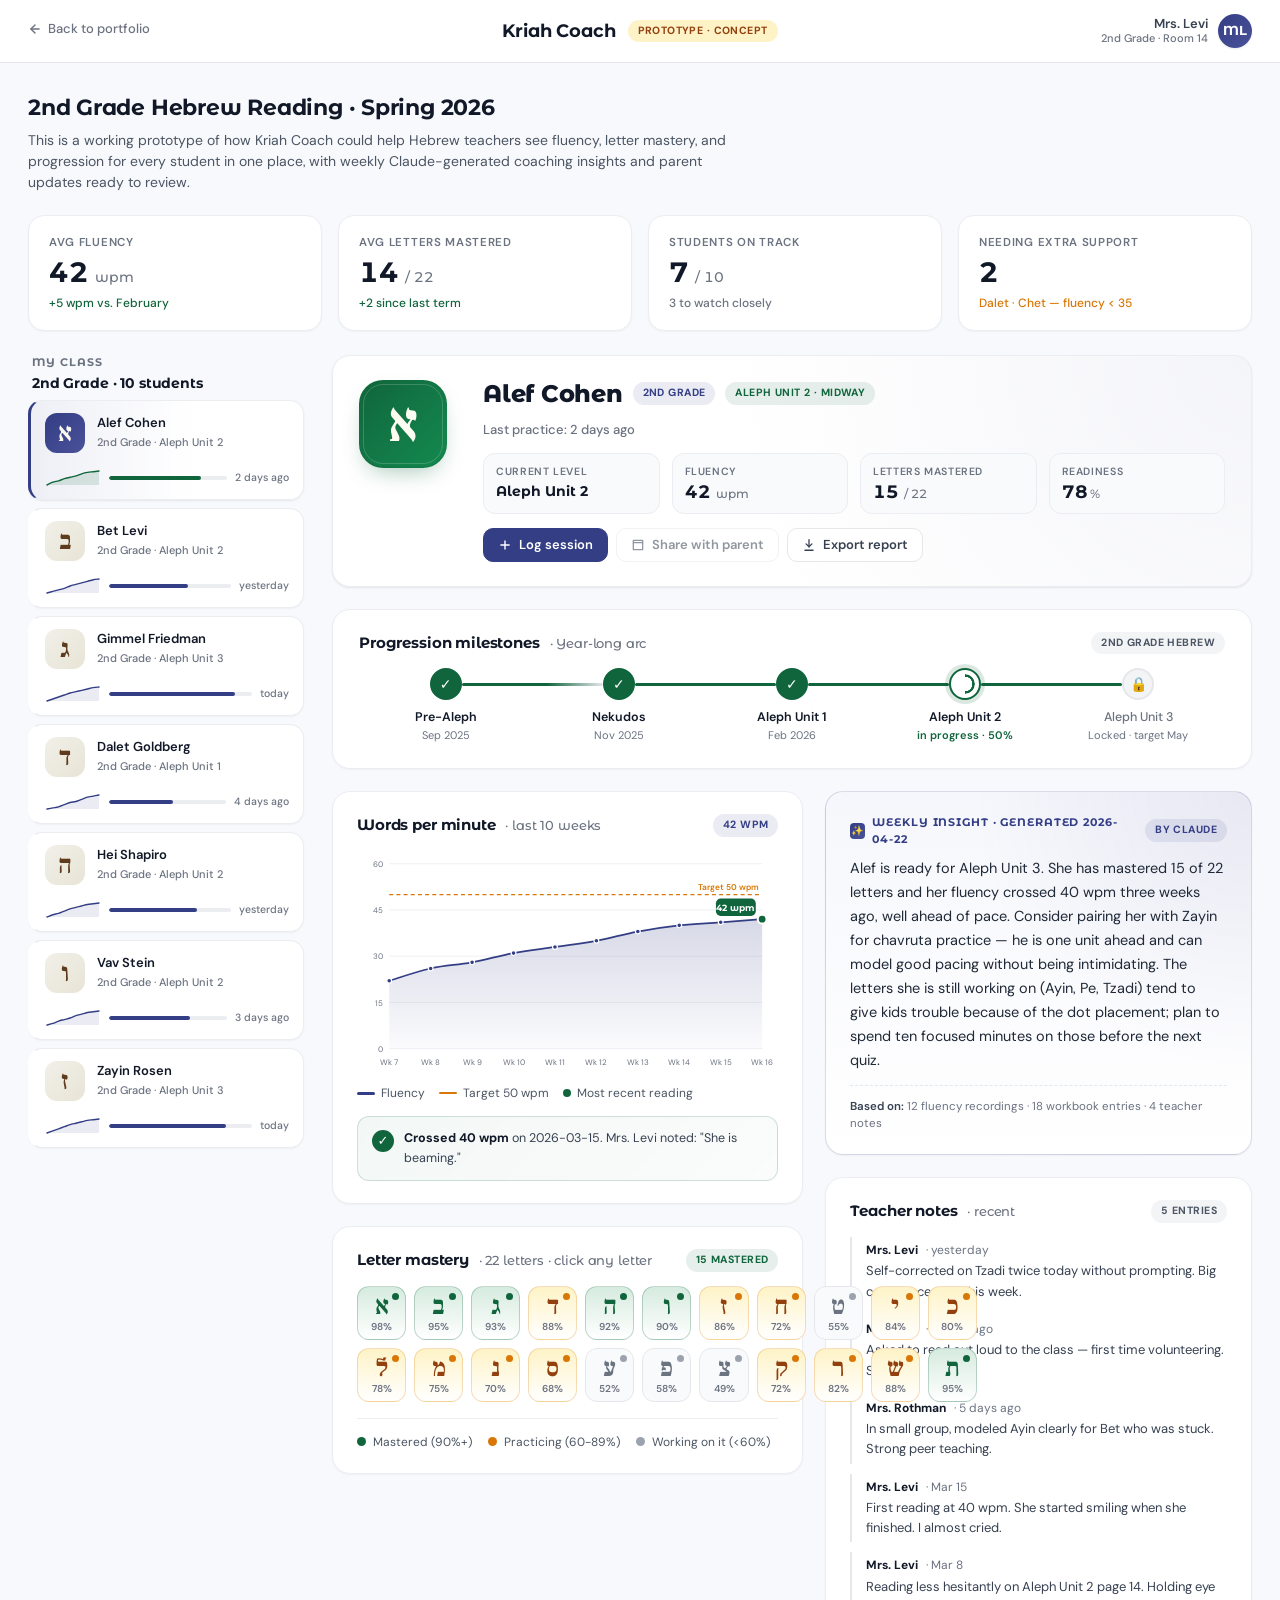
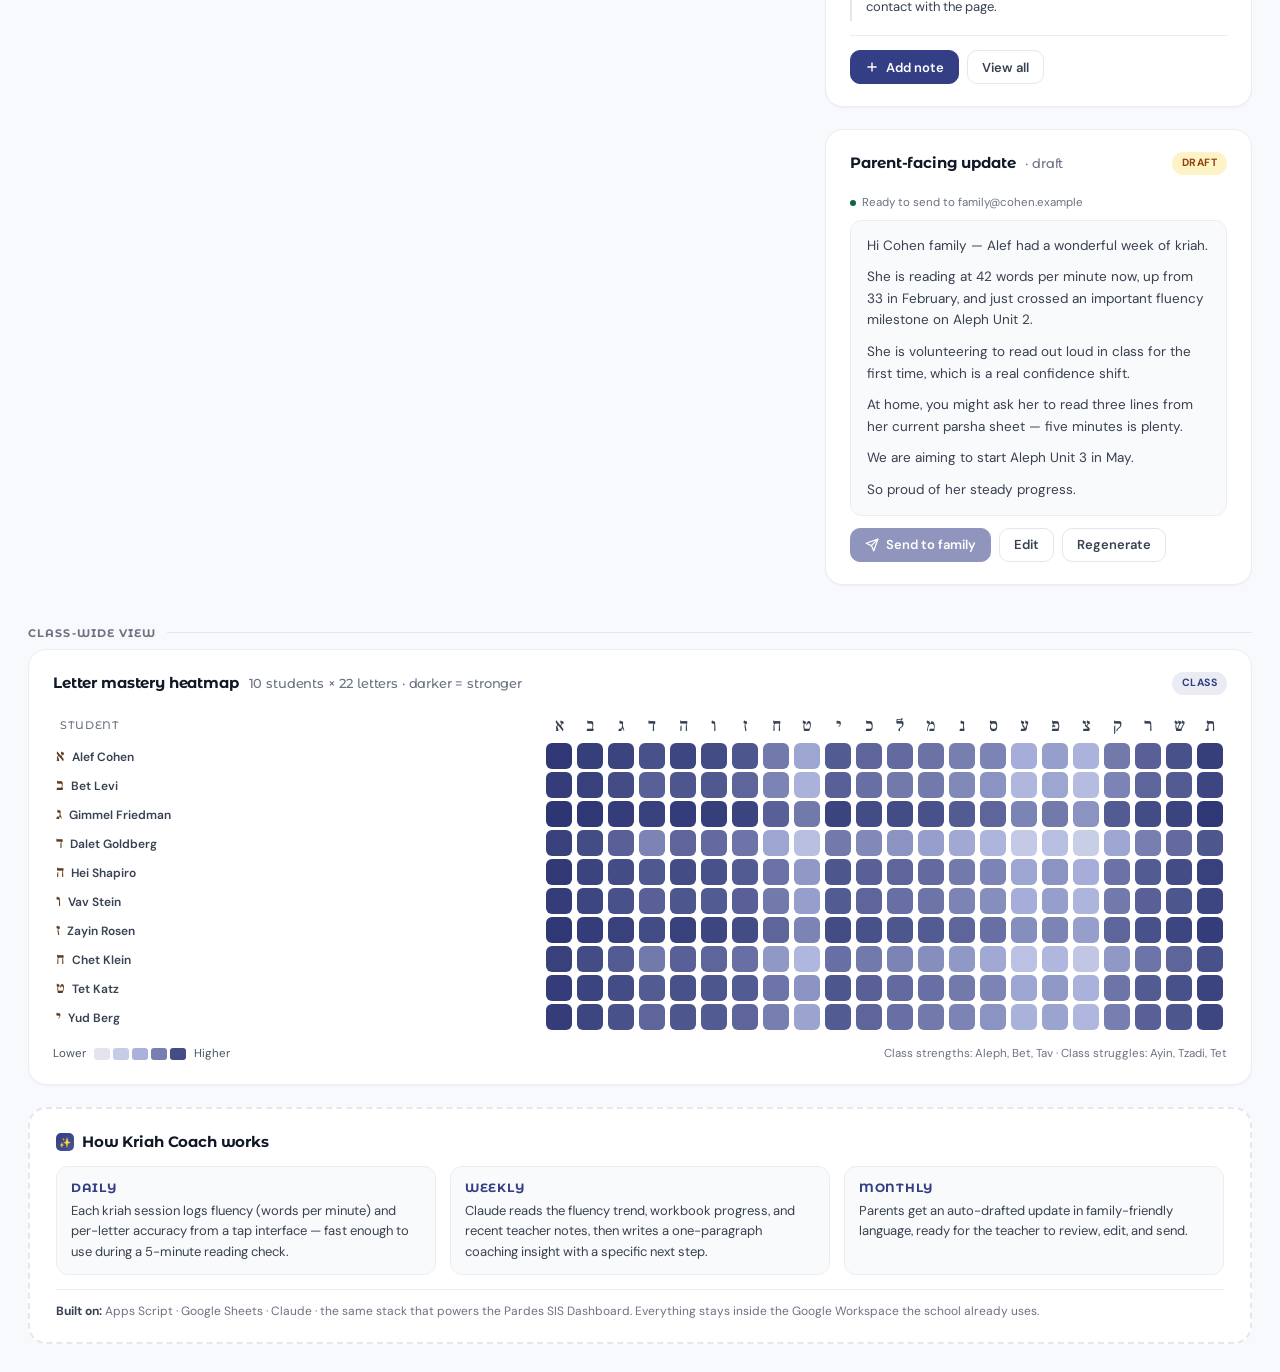
==== commit 69bc7584: "Opus re-ports: PTC, Reflect, WhatsApp, Kriah + landing tweaks Quality pass on 4 of 5 demos using Opu" ====
--- a/demos/kriah-coach/index.html
+++ b/demos/kriah-coach/index.html
@@ -3,79 +3,98 @@
 <head>
 <meta charset="UTF-8" />
 <meta name="viewport" content="width=device-width, initial-scale=1.0" />
-<title>Kriah Coach · Prototype</title>
+<title>Kriah Coach · Prototype · Pardes Day School</title>
+<meta name="description" content="Concept prototype: Kriah Coach helps elementary teachers track Hebrew reading fluency, letter mastery, and progression across the year, with weekly Claude-generated coaching insights." />
 <link rel="preconnect" href="https://fonts.googleapis.com" />
 <link rel="preconnect" href="https://fonts.gstatic.com" crossorigin />
 <link href="https://fonts.googleapis.com/css2?family=DM+Sans:wght@400;500;600;700&family=Frank+Ruhl+Libre:wght@400;500;700;900&family=Montserrat:wght@600;700;800&display=swap" rel="stylesheet" />
 <style>
-  /* ----- Theme ----- */
+  /* =========================================================
+     Theme tokens
+     ========================================================= */
   :root {
     --navy: #343e85;
     --navy-light: #4a5298;
     --navy-dark: #2a3270;
     --green: #10653c;
     --green-light: #148a4f;
+    --green-soft: #d6ebdf;
     --brown: #5e3b1d;
+    --amber: #d97706;
+    --amber-soft: #fef3c7;
+    --amber-text: #92400e;
     --offwhite: #f8f9fc;
-    --warning: #d97706;
-    --yellow-bg: #fef3c7;
-    --yellow-text: #92400e;
+
     --gray-50: #f9fafb;
     --gray-100: #f3f4f6;
+    --gray-150: #ebedf1;
     --gray-200: #e5e7eb;
     --gray-300: #d1d5db;
     --gray-400: #9ca3af;
     --gray-500: #6b7280;
     --gray-600: #4b5563;
     --gray-700: #374151;
+    --gray-800: #1f2937;
     --gray-900: #111827;
-    --shadow-sm: 0 1px 2px 0 rgb(0 0 0 / 0.04);
-    --shadow-md: 0 4px 12px -2px rgb(0 0 0 / 0.06), 0 2px 4px -2px rgb(0 0 0 / 0.04);
-    --font-heading: 'Montserrat', sans-serif;
-    --font-body: 'DM Sans', sans-serif;
-    --font-hebrew: 'Frank Ruhl Libre', serif;
-  }
-  * { box-sizing: border-box; }
+
+    --shadow-xs: 0 1px 2px 0 rgb(15 23 42 / 0.04);
+    --shadow-sm: 0 1px 2px 0 rgb(15 23 42 / 0.05), 0 1px 3px 0 rgb(15 23 42 / 0.04);
+    --shadow-md: 0 4px 14px -3px rgb(15 23 42 / 0.08), 0 2px 6px -2px rgb(15 23 42 / 0.04);
+    --shadow-lg: 0 12px 28px -8px rgb(15 23 42 / 0.12), 0 4px 10px -4px rgb(15 23 42 / 0.06);
+
+    --font-heading: 'Montserrat', system-ui, sans-serif;
+    --font-body: 'DM Sans', system-ui, sans-serif;
+    --font-hebrew: 'Frank Ruhl Libre', 'Times New Roman', serif;
+  }
+
+  *, *::before, *::after { box-sizing: border-box; }
   html { scroll-behavior: smooth; }
   body {
     margin: 0;
     font-family: var(--font-body);
     background: var(--offwhite);
-    color: #1a1a2e;
+    color: var(--gray-800);
     -webkit-font-smoothing: antialiased;
     -moz-osx-font-smoothing: grayscale;
     line-height: 1.5;
+    font-feature-settings: "ss01", "kern";
   }
   h1, h2, h3, h4, h5, h6 {
     font-family: var(--font-heading);
     margin: 0;
     color: var(--gray-900);
-  }
+    letter-spacing: -0.01em;
+  }
+  button { font-family: inherit; cursor: pointer; }
   ::selection { background: rgba(52, 62, 133, 0.18); }
   :focus-visible {
     outline: 2px solid var(--navy);
     outline-offset: 2px;
     border-radius: 4px;
   }
-
-  /* ----- Layout shell ----- */
+  .tabular-nums { font-variant-numeric: tabular-nums; }
+  .heb { font-family: var(--font-hebrew); direction: rtl; unicode-bidi: isolate; }
+
+  /* =========================================================
+     Topbar
+     ========================================================= */
   .topbar {
     position: sticky;
     top: 0;
-    z-index: 30;
+    z-index: 40;
     background: rgba(255, 255, 255, 0.92);
-    backdrop-filter: saturate(140%) blur(8px);
-    -webkit-backdrop-filter: saturate(140%) blur(8px);
+    backdrop-filter: saturate(140%) blur(10px);
+    -webkit-backdrop-filter: saturate(140%) blur(10px);
     border-bottom: 1px solid var(--gray-200);
   }
   .topbar-inner {
-    max-width: 1280px;
+    max-width: 1320px;
     margin: 0 auto;
-    padding: 14px 24px;
+    padding: 14px 28px;
     display: grid;
     grid-template-columns: 1fr auto 1fr;
     align-items: center;
-    gap: 16px;
+    gap: 20px;
   }
   .back-link {
     display: inline-flex;
@@ -93,7 +112,7 @@
   .topbar-title {
     display: inline-flex;
     align-items: center;
-    gap: 10px;
+    gap: 12px;
     justify-content: center;
   }
   .topbar-title h1 {
@@ -105,18 +124,20 @@
   .badge {
     display: inline-flex;
     align-items: center;
-    padding: 2px 10px;
+    padding: 3px 10px;
     border-radius: 9999px;
-    font-size: 11px;
-    font-weight: 600;
+    font-size: 10.5px;
+    font-weight: 700;
     line-height: 1.6;
-    letter-spacing: 0.02em;
+    letter-spacing: 0.04em;
     text-transform: uppercase;
-  }
-  .badge-yellow { background: var(--yellow-bg); color: var(--yellow-text); }
-  .badge-navy { background: rgba(52, 62, 133, 0.10); color: var(--navy); }
-  .badge-green { background: rgba(16, 101, 60, 0.10); color: var(--green); }
-  .badge-gray { background: var(--gray-100); color: var(--gray-600); }
+    white-space: nowrap;
+  }
+  .badge-yellow { background: var(--amber-soft); color: var(--amber-text); }
+  .badge-navy   { background: rgba(52, 62, 133, 0.10); color: var(--navy); }
+  .badge-green  { background: rgba(16, 101, 60, 0.10); color: var(--green); }
+  .badge-gray   { background: var(--gray-100); color: var(--gray-600); }
+  .badge-amber  { background: rgba(217, 119, 6, 0.10); color: var(--amber); }
 
   .teacher-chip {
     display: inline-flex;
@@ -125,7 +146,7 @@
     justify-content: flex-end;
   }
   .teacher-chip .avatar {
-    width: 32px; height: 32px;
+    width: 34px; height: 34px;
     border-radius: 9999px;
     background: linear-gradient(135deg, var(--navy), var(--navy-light));
     color: white;
@@ -135,42 +156,126 @@
     font-weight: 700;
     font-family: var(--font-heading);
     font-size: 13px;
+    box-shadow: var(--shadow-sm);
   }
   .teacher-chip .who {
     font-size: 13px;
     color: var(--gray-700);
+    font-weight: 600;
+    text-align: right;
+    line-height: 1.25;
+  }
+  .teacher-chip .who small { color: var(--gray-500); display: block; font-size: 11px; font-weight: 500; }
+
+  /* =========================================================
+     Page shell
+     ========================================================= */
+  .page {
+    max-width: 1320px;
+    margin: 0 auto;
+    padding: 28px;
+  }
+  .page-intro {
+    display: flex;
+    flex-direction: column;
+    gap: 6px;
+    margin-bottom: 22px;
+  }
+  .page-intro h2 {
+    font-size: 22px;
+    font-weight: 700;
+  }
+  .page-intro p {
+    font-size: 14px;
+    color: var(--gray-600);
+    margin: 0;
+    max-width: 720px;
+  }
+
+  /* =========================================================
+     Class summary strip
+     ========================================================= */
+  .summary-strip {
+    display: grid;
+    grid-template-columns: repeat(4, 1fr);
+    gap: 16px;
+    margin-bottom: 24px;
+  }
+  .stat-card {
+    background: white;
+    border: 1px solid var(--gray-150);
+    border-radius: 16px;
+    padding: 18px 20px;
+    box-shadow: var(--shadow-xs);
+    display: flex;
+    flex-direction: column;
+    gap: 6px;
+    transition: box-shadow .2s;
+  }
+  .stat-card:hover { box-shadow: var(--shadow-sm); }
+  .stat-card .label {
+    font-size: 11.5px;
+    font-weight: 600;
+    text-transform: uppercase;
+    letter-spacing: 0.06em;
+    color: var(--gray-500);
+  }
+  .stat-card .value {
+    font-family: var(--font-heading);
+    font-size: 28px;
+    font-weight: 700;
+    color: var(--gray-900);
+    line-height: 1.1;
+    display: flex;
+    align-items: baseline;
+    gap: 6px;
+  }
+  .stat-card .value small {
+    font-size: 14px;
     font-weight: 500;
-    text-align: right;
-  }
-  .teacher-chip .who small { color: var(--gray-500); display: block; font-size: 11px; }
-
-  /* ----- Main content ----- */
-  .page {
-    max-width: 1280px;
-    margin: 0 auto;
-    padding: 24px;
-  }
+    color: var(--gray-500);
+  }
+  .stat-card .delta {
+    font-size: 12px;
+    color: var(--gray-500);
+    font-weight: 500;
+  }
+  .stat-card .delta.up { color: var(--green); }
+  .stat-card .delta.warn { color: var(--amber); }
+
+  /* =========================================================
+     Two-column layout
+     ========================================================= */
   .layout {
     display: grid;
-    grid-template-columns: 240px 1fr;
+    grid-template-columns: 280px 1fr;
     gap: 24px;
     align-items: start;
   }
 
-  /* ----- Sidebar ----- */
+  /* =========================================================
+     Sidebar
+     ========================================================= */
   .sidebar {
     position: sticky;
-    top: 76px;
+    top: 80px;
     align-self: start;
-  }
+    max-height: calc(100vh - 100px);
+    overflow-y: auto;
+    padding-right: 4px;
+  }
+  .sidebar::-webkit-scrollbar { width: 6px; }
+  .sidebar::-webkit-scrollbar-thumb { background: var(--gray-200); border-radius: 4px; }
+  .sidebar::-webkit-scrollbar-track { background: transparent; }
+
   .sidebar-title {
     font-family: var(--font-heading);
-    font-size: 11px;
+    font-size: 10.5px;
     font-weight: 700;
     text-transform: uppercase;
-    letter-spacing: 0.08em;
+    letter-spacing: 0.1em;
     color: var(--gray-500);
-    padding: 0 4px 8px;
+    padding: 0 4px 6px;
   }
   .sidebar-title strong {
     display: block;
@@ -178,231 +283,300 @@
     font-size: 14px;
     text-transform: none;
     letter-spacing: -0.01em;
+    font-weight: 700;
     margin-top: 2px;
   }
-
   .student-list {
     display: flex;
     flex-direction: column;
-    gap: 6px;
+    gap: 8px;
   }
   .student-tile {
+    background: white;
+    border: 1px solid var(--gray-150);
+    border-left: 3px solid transparent;
+    border-radius: 14px;
+    padding: 12px 14px;
+    cursor: pointer;
+    transition: all .15s;
     display: grid;
-    grid-template-columns: 36px 1fr auto;
-    grid-template-rows: auto auto;
-    column-gap: 10px;
-    align-items: center;
-    padding: 10px;
-    border-radius: 12px;
-    background: white;
-    border: 1px solid transparent;
-    cursor: pointer;
-    transition: background .15s, border-color .15s, box-shadow .15s;
-    text-align: left;
-    width: 100%;
-    font-family: var(--font-body);
+    grid-template-columns: 40px 1fr;
+    gap: 12px;
+    align-items: center;
+    box-shadow: var(--shadow-xs);
+    position: relative;
   }
   .student-tile:hover {
-    background: white;
     border-color: var(--gray-200);
     box-shadow: var(--shadow-sm);
+    transform: translateY(-1px);
   }
   .student-tile.active {
-    background: white;
-    border-color: rgba(52, 62, 133, 0.35);
-    box-shadow: 0 0 0 1px rgba(52, 62, 133, 0.15), var(--shadow-sm);
-  }
-  .student-tile .avatar {
-    grid-row: 1 / 3;
-    width: 36px; height: 36px;
-    border-radius: 9999px;
-    background: linear-gradient(135deg, #eef0fa, #e3e6f5);
-    color: var(--navy-dark);
-    display: inline-flex;
+    border-left-color: var(--navy);
+    background: linear-gradient(90deg, rgba(52, 62, 133, 0.05), white 60%);
+    box-shadow: var(--shadow-sm);
+  }
+  .student-tile .heb-avatar {
+    width: 40px; height: 40px;
+    border-radius: 12px;
+    background: linear-gradient(135deg, #f1efe8, #e8e4d6);
+    color: var(--brown);
+    display: flex;
     align-items: center;
     justify-content: center;
     font-family: var(--font-hebrew);
+    font-size: 26px;
     font-weight: 700;
-    font-size: 22px;
     line-height: 1;
   }
-  .student-tile.active .avatar {
+  .student-tile.active .heb-avatar {
     background: linear-gradient(135deg, var(--navy), var(--navy-light));
-    color: white;
-  }
-  .student-tile .name {
-    grid-column: 2;
-    grid-row: 1;
+    color: #fbf8ed;
+  }
+  .student-tile .info {
+    min-width: 0;
+    display: flex;
+    flex-direction: column;
+    gap: 4px;
+  }
+  .student-tile .info .name {
+    font-weight: 600;
     font-size: 13px;
-    font-weight: 600;
     color: var(--gray-900);
     line-height: 1.2;
   }
-  .student-tile .pct {
-    grid-column: 3;
-    grid-row: 1;
+  .student-tile .info .grade {
     font-size: 11px;
-    font-weight: 700;
     color: var(--gray-500);
-    font-variant-numeric: tabular-nums;
-  }
-  .student-tile.active .pct { color: var(--navy); }
-  .student-tile .bar {
-    grid-column: 2 / span 2;
-    grid-row: 2;
+    font-weight: 500;
+  }
+  .student-tile .meta-row {
+    grid-column: 1 / -1;
+    display: flex;
+    align-items: center;
+    justify-content: space-between;
+    gap: 8px;
+    margin-top: 4px;
+  }
+  .student-tile .spark { width: 56px; height: 18px; flex-shrink: 0; }
+  .student-tile .progress {
+    flex: 1;
     height: 4px;
+    background: var(--gray-150);
     border-radius: 9999px;
-    background: var(--gray-100);
     overflow: hidden;
-    margin-top: 4px;
-  }
-  .student-tile .bar > div {
+    min-width: 40px;
+  }
+  .student-tile .progress > span {
+    display: block;
     height: 100%;
     background: var(--navy);
     border-radius: 9999px;
-    transition: width .4s ease;
-  }
-
-  /* ----- Card primitives ----- */
+  }
+  .student-tile .last {
+    font-size: 10.5px;
+    color: var(--gray-500);
+    font-weight: 500;
+    white-space: nowrap;
+  }
+  .student-tile.active .progress > span { background: var(--green); }
+
+  /* =========================================================
+     Right column · cards
+     ========================================================= */
+  .col {
+    display: flex;
+    flex-direction: column;
+    gap: 22px;
+    min-width: 0;
+  }
   .card {
     background: white;
-    border: 1px solid var(--gray-100);
-    border-radius: 16px;
-    box-shadow: var(--shadow-sm);
-    padding: 24px;
+    border: 1px solid var(--gray-150);
+    border-radius: 18px;
+    padding: 22px 24px;
+    box-shadow: var(--shadow-xs);
     transition: box-shadow .2s;
   }
-  .card:hover { box-shadow: var(--shadow-md); }
-  .card.flat:hover { box-shadow: var(--shadow-sm); }
-  .card-title {
+  .card:hover { box-shadow: var(--shadow-sm); }
+  .card-head {
+    display: flex;
+    align-items: center;
+    justify-content: space-between;
+    margin-bottom: 14px;
+    gap: 12px;
+  }
+  .card-head h3 {
     font-size: 15px;
     font-weight: 700;
     color: var(--gray-900);
-    margin-bottom: 4px;
-    letter-spacing: -0.01em;
-  }
-  .card-subtitle {
-    font-size: 12px;
+  }
+  .card-head h3 small {
     color: var(--gray-500);
-    margin-bottom: 16px;
-  }
-
-  /* ----- Main column ----- */
-  .main-col {
-    display: flex;
-    flex-direction: column;
-    gap: 20px;
-    min-width: 0;
-  }
-
-  /* ----- Student header card ----- */
-  .student-hero {
+    font-weight: 500;
+    margin-left: 6px;
+    font-size: 12.5px;
+  }
+  .eyebrow {
+    font-family: var(--font-heading);
+    font-size: 10.5px;
+    font-weight: 700;
+    text-transform: uppercase;
+    letter-spacing: 0.1em;
+    color: var(--gray-500);
+  }
+
+  /* ---------- Hero card ---------- */
+  .hero {
+    background:
+      radial-gradient(circle at top right, rgba(74, 82, 152, 0.06), transparent 55%),
+      white;
+    border: 1px solid var(--gray-150);
+    border-radius: 18px;
+    padding: 24px 26px;
+    box-shadow: var(--shadow-sm);
     display: grid;
-    grid-template-columns: auto 1fr;
+    grid-template-columns: 100px 1fr;
     gap: 24px;
-    align-items: center;
-  }
-  .student-hero .avatar-big {
+  }
+  .hero .heb-big {
     width: 88px; height: 88px;
-    border-radius: 20px;
-    background: linear-gradient(135deg, var(--navy), var(--navy-light));
-    color: white;
-    display: inline-flex;
+    border-radius: 24px;
+    background: linear-gradient(135deg, var(--green) 0%, var(--green-light) 100%);
+    color: #fdfcf3;
+    display: flex;
     align-items: center;
     justify-content: center;
     font-family: var(--font-hebrew);
-    font-weight: 900;
     font-size: 56px;
+    font-weight: 700;
     line-height: 1;
-    box-shadow: 0 8px 20px -8px rgba(52, 62, 133, 0.45);
-  }
-  .student-hero h2 {
-    font-size: 22px;
-    font-weight: 700;
-    letter-spacing: -0.015em;
-    margin-bottom: 4px;
-  }
-  .student-hero .role {
+    box-shadow: 0 10px 24px -10px rgba(16, 101, 60, 0.45), inset 0 -2px 0 rgba(0,0,0,0.06);
+    position: relative;
+  }
+  .hero .heb-big::after {
+    content: "";
+    position: absolute;
+    inset: 4px;
+    border-radius: 20px;
+    border: 1px solid rgba(255,255,255,0.18);
+    pointer-events: none;
+  }
+  .hero-body { display: flex; flex-direction: column; gap: 14px; min-width: 0; }
+  .hero-name {
+    display: flex;
+    align-items: center;
+    gap: 10px;
+    flex-wrap: wrap;
+  }
+  .hero-name h2 {
+    font-size: 24px;
+    font-weight: 800;
+    line-height: 1.15;
+  }
+  .hero-name .sub {
+    font-size: 13px;
     color: var(--gray-500);
-    font-size: 13px;
     font-weight: 500;
-  }
-  .stats-row {
-    display: flex;
-    flex-wrap: wrap;
-    gap: 18px;
-    margin-top: 14px;
-  }
-  .stat {
+    margin-top: 2px;
+    display: block;
+    width: 100%;
+  }
+  .mini-stats {
+    display: grid;
+    grid-template-columns: repeat(4, 1fr);
+    gap: 12px;
+  }
+  .mini-stat {
+    border: 1px solid var(--gray-150);
+    background: var(--gray-50);
+    border-radius: 12px;
+    padding: 10px 12px;
     display: flex;
     flex-direction: column;
-    min-width: 110px;
-  }
-  .stat-label {
-    font-size: 10px;
+    gap: 2px;
+  }
+  .mini-stat .l {
+    font-size: 10.5px;
     color: var(--gray-500);
+    text-transform: uppercase;
     font-weight: 600;
-    text-transform: uppercase;
     letter-spacing: 0.06em;
   }
-  .stat-value {
+  .mini-stat .v {
     font-family: var(--font-heading);
-    font-size: 16px;
+    font-size: 18px;
     font-weight: 700;
     color: var(--gray-900);
-    margin-top: 2px;
-  }
-  .stat-value.green { color: var(--green); }
-
-  /* ----- Progression milestones ----- */
+    line-height: 1.15;
+  }
+  .mini-stat .v small {
+    color: var(--gray-500);
+    font-weight: 500;
+    font-size: 12px;
+    margin-left: 2px;
+  }
+  .actions {
+    display: flex;
+    gap: 8px;
+    flex-wrap: wrap;
+  }
+  .btn {
+    display: inline-flex;
+    align-items: center;
+    gap: 7px;
+    padding: 9px 14px;
+    border-radius: 10px;
+    border: 1px solid transparent;
+    font-size: 13px;
+    font-weight: 600;
+    transition: all .15s;
+    background: white;
+    color: var(--gray-700);
+    border-color: var(--gray-200);
+    line-height: 1;
+  }
+  .btn:hover { background: var(--gray-50); }
+  .btn:active { transform: scale(0.98); }
+  .btn svg { width: 14px; height: 14px; }
+  .btn-primary {
+    background: var(--navy);
+    color: white;
+    border-color: var(--navy);
+  }
+  .btn-primary:hover { background: var(--navy-dark); border-color: var(--navy-dark); }
+  .btn[disabled] { opacity: 0.55; cursor: not-allowed; }
+  .btn[disabled]:hover { background: white; }
+
+  /* ---------- Progression milestones ---------- */
+  .milestone-card { padding: 22px 26px 26px; }
   .milestones {
-    position: relative;
     display: grid;
     grid-template-columns: repeat(5, 1fr);
-    gap: 8px;
-    padding: 12px 8px 0;
-  }
-  .milestones::before {
-    content: '';
-    position: absolute;
-    top: 30px;
-    left: calc(10% + 8px);
-    right: calc(10% + 8px);
-    height: 4px;
-    background: var(--gray-200);
-    border-radius: 9999px;
-    z-index: 0;
-  }
-  .milestones .progress-fill {
-    position: absolute;
-    top: 30px;
-    left: calc(10% + 8px);
-    height: 4px;
-    background: linear-gradient(90deg, var(--green), var(--green-light));
-    border-radius: 9999px;
-    z-index: 1;
-    transition: width .4s ease;
+    gap: 0;
+    align-items: start;
+    position: relative;
+    margin-top: 6px;
   }
   .milestone {
     position: relative;
-    z-index: 2;
-    display: flex;
-    flex-direction: column;
-    align-items: center;
-    gap: 8px;
+    text-align: center;
+    padding: 0 4px;
   }
   .milestone .dot {
     width: 32px; height: 32px;
-    border-radius: 9999px;
-    display: inline-flex;
+    border-radius: 50%;
+    margin: 0 auto 10px;
+    display: flex;
     align-items: center;
     justify-content: center;
+    border: 2px solid var(--gray-200);
     background: white;
-    border: 2px solid var(--gray-300);
     color: var(--gray-400);
+    font-size: 14px;
     font-weight: 700;
-    font-size: 14px;
-    box-shadow: 0 2px 4px rgb(0 0 0 / 0.04);
+    position: relative;
+    z-index: 2;
     transition: all .2s;
   }
   .milestone.done .dot {
@@ -411,284 +585,578 @@
     color: white;
   }
   .milestone.current .dot {
-    background: var(--navy);
-    border-color: var(--navy);
+    background: white;
+    border-color: var(--green);
+    color: var(--green);
+    box-shadow: 0 0 0 4px rgba(16, 101, 60, 0.15);
+  }
+  .milestone.current .dot::before {
+    content: "";
+    position: absolute;
+    inset: 4px;
+    border-radius: 50%;
+    background: conic-gradient(var(--green) 0% var(--p, 50%), transparent var(--p, 50%) 100%);
+    mask: radial-gradient(circle, transparent 50%, black 53%);
+    -webkit-mask: radial-gradient(circle, transparent 50%, black 53%);
+  }
+  .milestone.locked .dot {
+    background: var(--gray-100);
+    border-color: var(--gray-200);
+    color: var(--gray-400);
+  }
+  .milestone .label {
+    font-size: 12.5px;
+    font-weight: 600;
+    color: var(--gray-900);
+    line-height: 1.25;
+    margin-bottom: 2px;
+  }
+  .milestone.locked .label { color: var(--gray-500); font-weight: 500; }
+  .milestone .meta {
+    font-size: 11px;
+    color: var(--gray-500);
+    line-height: 1.3;
+  }
+  .milestone.current .meta { color: var(--green); font-weight: 600; }
+  .milestone:not(:last-child)::after {
+    content: "";
+    position: absolute;
+    top: 15px;
+    left: calc(50% + 16px);
+    right: calc(-50% + 16px);
+    height: 3px;
+    background: var(--gray-200);
+    border-radius: 2px;
+    z-index: 0;
+  }
+  .milestone.done:not(:last-child)::after,
+  .milestone.current:not(:last-child)::after { background: linear-gradient(90deg, var(--green), var(--green) 60%, var(--gray-200)); }
+  .milestone.done + .milestone.done::after,
+  .milestone.done + .milestone.current::after { background: var(--green); }
+
+  /* ---------- Two-column grid (left/right under hero) ---------- */
+  .split {
+    display: grid;
+    grid-template-columns: 1.05fr 0.95fr;
+    gap: 22px;
+    align-items: start;
+  }
+  .split > .col-l, .split > .col-r {
+    display: flex;
+    flex-direction: column;
+    gap: 22px;
+    min-width: 0;
+  }
+
+  /* ---------- Fluency chart ---------- */
+  .chart-wrap {
+    position: relative;
+    width: 100%;
+    aspect-ratio: 17/9;
+    margin-top: 4px;
+  }
+  .chart-wrap svg { width: 100%; height: 100%; display: block; overflow: visible; }
+  .chart-legend {
+    display: flex;
+    flex-wrap: wrap;
+    gap: 14px;
+    margin-top: 10px;
+    font-size: 12px;
+    color: var(--gray-600);
+  }
+  .chart-legend .swatch {
+    display: inline-flex;
+    align-items: center;
+    gap: 6px;
+  }
+  .chart-legend .swatch i {
+    width: 18px; height: 3px;
+    border-radius: 2px;
+    display: inline-block;
+  }
+  .chart-legend .swatch.target i {
+    background: var(--amber);
+    height: 0;
+    border-top: 2px dashed var(--amber);
+    width: 18px;
+  }
+  .chart-annotation {
+    margin-top: 14px;
+    background: linear-gradient(135deg, rgba(16,101,60,0.05), rgba(16,101,60,0.02));
+    border: 1px solid rgba(16, 101, 60, 0.18);
+    border-radius: 12px;
+    padding: 12px 14px;
+    font-size: 12.5px;
+    color: var(--gray-700);
+    line-height: 1.55;
+    display: flex;
+    align-items: flex-start;
+    gap: 10px;
+  }
+  .chart-annotation .ico {
+    flex-shrink: 0;
+    width: 22px; height: 22px;
+    border-radius: 50%;
+    background: var(--green);
     color: white;
-    box-shadow: 0 0 0 4px rgba(52, 62, 133, 0.18);
-  }
-  .milestone .label {
-    font-size: 11px;
+    display: inline-flex;
+    align-items: center;
+    justify-content: center;
+    font-size: 13px;
+    font-weight: 700;
+    margin-top: 1px;
+  }
+  .chart-annotation strong { color: var(--gray-900); font-weight: 700; }
+
+  /* ---------- Letter mastery grid ---------- */
+  .letter-grid {
+    display: grid;
+    grid-template-columns: repeat(11, 1fr);
+    gap: 8px;
+    margin-top: 4px;
+  }
+  .letter-tile {
+    aspect-ratio: 1 / 1.1;
+    border-radius: 12px;
+    border: 1px solid var(--gray-150);
+    background: white;
+    display: flex;
+    flex-direction: column;
+    align-items: center;
+    justify-content: space-between;
+    padding: 6px 4px 5px;
+    position: relative;
+    cursor: pointer;
+    transition: all .15s;
+    user-select: none;
+  }
+  .letter-tile:hover { transform: translateY(-1px); box-shadow: var(--shadow-sm); }
+  .letter-tile .letter {
+    font-family: var(--font-hebrew);
+    font-size: 26px;
+    font-weight: 700;
+    color: var(--gray-900);
+    line-height: 1;
+  }
+  .letter-tile .pct {
+    font-size: 10px;
     font-weight: 600;
     color: var(--gray-500);
-    text-align: center;
-    line-height: 1.3;
-  }
-  .milestone.done .label, .milestone.current .label { color: var(--gray-900); }
-  .milestone .sublabel {
+    font-variant-numeric: tabular-nums;
+  }
+  .letter-tile .status {
+    position: absolute;
+    top: 6px; right: 6px;
+    width: 7px; height: 7px;
+    border-radius: 50%;
+    background: var(--gray-300);
+  }
+  .letter-tile.mastered { background: linear-gradient(180deg, var(--green-soft), white); border-color: rgba(16,101,60,0.25); }
+  .letter-tile.mastered .status { background: var(--green); }
+  .letter-tile.mastered .letter { color: var(--green); }
+  .letter-tile.practicing { background: linear-gradient(180deg, var(--amber-soft), white); border-color: rgba(217,119,6,0.25); }
+  .letter-tile.practicing .status { background: var(--amber); }
+  .letter-tile.practicing .letter { color: var(--amber-text); }
+  .letter-tile.working { background: var(--gray-50); border-color: var(--gray-200); }
+  .letter-tile.working .status { background: var(--gray-400); }
+  .letter-tile.working .letter { color: var(--gray-500); }
+  .letter-tile.open {
+    box-shadow: 0 0 0 3px rgba(52,62,133,0.18), var(--shadow-md);
+    border-color: var(--navy);
+    z-index: 3;
+  }
+
+  .letter-popover {
+    grid-column: 1 / -1;
+    background: linear-gradient(180deg, var(--gray-50), white);
+    border: 1px solid var(--gray-200);
+    border-radius: 14px;
+    padding: 16px 18px;
+    margin-top: 4px;
+    display: grid;
+    grid-template-columns: 64px 1fr;
+    gap: 16px;
+    align-items: start;
+    animation: pop .18s ease-out;
+  }
+  @keyframes pop {
+    from { opacity: 0; transform: translateY(-3px); }
+    to   { opacity: 1; transform: translateY(0); }
+  }
+  .letter-popover .pop-letter {
+    width: 64px; height: 64px;
+    border-radius: 14px;
+    background: white;
+    border: 1px solid var(--gray-200);
+    display: flex;
+    align-items: center;
+    justify-content: center;
+    font-family: var(--font-hebrew);
+    font-size: 42px;
+    color: var(--navy);
+    line-height: 1;
+  }
+  .letter-popover .pop-body {
+    display: flex;
+    flex-direction: column;
+    gap: 6px;
+  }
+  .letter-popover h4 {
+    font-size: 14px;
+    font-weight: 700;
+    color: var(--gray-900);
+  }
+  .letter-popover .pop-meta {
+    font-size: 12px;
+    color: var(--gray-600);
+    line-height: 1.55;
+  }
+  .letter-popover .pop-history {
+    display: flex;
+    align-items: center;
+    gap: 4px;
+    margin-top: 6px;
+  }
+  .letter-popover .pop-history .b {
+    height: 18px;
+    flex: 1;
+    border-radius: 4px;
+    background: var(--gray-150);
+    position: relative;
+    overflow: hidden;
+  }
+  .letter-popover .pop-history .b > span {
+    position: absolute;
+    inset: auto 0 0 0;
+    background: var(--navy);
+    border-radius: 4px;
+  }
+  .letter-popover .close-pop {
+    position: absolute;
+    top: 10px; right: 14px;
+    background: none;
+    border: none;
+    color: var(--gray-400);
+    font-size: 16px;
+    line-height: 1;
+    padding: 4px;
+  }
+  .letter-popover .close-pop:hover { color: var(--gray-700); }
+
+  .legend {
+    display: flex;
+    flex-wrap: wrap;
+    gap: 16px;
+    margin-top: 16px;
+    padding-top: 14px;
+    border-top: 1px solid var(--gray-150);
+    font-size: 12px;
+    color: var(--gray-600);
+  }
+  .legend .pill {
+    display: inline-flex;
+    align-items: center;
+    gap: 7px;
+  }
+  .legend .pill i {
+    width: 9px; height: 9px;
+    border-radius: 50%;
+  }
+  .legend .pill.mastered i { background: var(--green); }
+  .legend .pill.practicing i { background: var(--amber); }
+  .legend .pill.working i { background: var(--gray-400); }
+
+  /* ---------- AI insight card ---------- */
+  .insight {
+    background:
+      radial-gradient(circle at top right, rgba(52, 62, 133, 0.08), transparent 50%),
+      linear-gradient(180deg, #f6f7fc 0%, white 100%);
+    border: 1px solid rgba(52, 62, 133, 0.18);
+  }
+  .insight .eyebrow-row {
+    display: flex;
+    align-items: center;
+    justify-content: space-between;
+    gap: 10px;
+    margin-bottom: 10px;
+  }
+  .insight .insight-eyebrow {
+    display: inline-flex;
+    align-items: center;
+    gap: 7px;
+    font-family: var(--font-heading);
+    font-size: 11px;
+    font-weight: 700;
+    text-transform: uppercase;
+    letter-spacing: 0.08em;
+    color: var(--navy);
+  }
+  .insight .insight-eyebrow .star {
+    width: 16px; height: 16px;
+    background: linear-gradient(135deg, var(--navy), var(--navy-light));
+    color: white;
+    border-radius: 4px;
+    display: inline-flex;
+    align-items: center;
+    justify-content: center;
     font-size: 10px;
-    color: var(--gray-400);
-    font-weight: 500;
-    text-align: center;
-  }
-
-  /* ----- Two-column grid for cards ----- */
-  .grid-2 {
-    display: grid;
-    grid-template-columns: 1fr 1fr;
-    gap: 20px;
-    align-items: start;
-  }
-
-  /* ----- Fluency chart ----- */
-  .chart-wrap {
-    margin-top: 8px;
-    position: relative;
-  }
-  .chart-svg { display: block; width: 100%; height: auto; }
-
-  /* ----- Letter mastery grid ----- */
-  .letter-grid {
-    display: grid;
-    grid-template-columns: repeat(6, 1fr);
+  }
+  .insight p {
+    font-size: 14.5px;
+    line-height: 1.65;
+    color: var(--gray-800);
+    margin: 0 0 12px;
+  }
+  .insight .sources {
+    font-size: 11.5px;
+    color: var(--gray-500);
+    padding-top: 12px;
+    border-top: 1px dashed var(--gray-200);
+  }
+  .insight .sources strong { color: var(--gray-700); font-weight: 600; }
+
+  /* ---------- Teacher log ---------- */
+  .log-list {
+    display: flex;
+    flex-direction: column;
+    gap: 10px;
+  }
+  .log-entry {
+    border-left: 2px solid var(--gray-200);
+    padding: 4px 0 4px 14px;
+    font-size: 13px;
+    color: var(--gray-700);
+    line-height: 1.55;
+  }
+  .log-entry:hover { border-left-color: var(--navy); }
+  .log-entry .head {
+    display: flex;
+    align-items: center;
     gap: 8px;
-    margin-top: 4px;
-  }
-  .letter-tile {
-    background: var(--gray-50);
-    border: 1px solid var(--gray-100);
-    border-radius: 10px;
-    padding: 10px 4px 8px;
-    display: flex;
-    flex-direction: column;
-    align-items: center;
-    gap: 4px;
-    transition: transform .15s, box-shadow .15s;
-  }
-  .letter-tile:hover {
-    transform: translateY(-1px);
-    box-shadow: var(--shadow-sm);
-  }
-  .letter-tile .heb {
-    font-family: var(--font-hebrew);
-    font-size: 2rem;
-    font-weight: 700;
-    line-height: 1;
-    color: var(--gray-900);
-  }
-  .letter-tile.mastered .heb { color: var(--green); }
-  .letter-tile.practicing .heb { color: var(--warning); }
-  .letter-tile.working .heb { color: var(--gray-500); }
-  .letter-status {
-    display: inline-flex;
-    align-items: center;
-    gap: 4px;
-    font-size: 9px;
-    font-weight: 600;
-    color: var(--gray-500);
-    text-transform: uppercase;
-    letter-spacing: 0.04em;
-  }
-  .status-dot {
-    width: 6px; height: 6px; border-radius: 9999px;
-    background: var(--gray-400);
-  }
-  .letter-tile.mastered .status-dot { background: var(--green); }
-  .letter-tile.practicing .status-dot { background: var(--warning); }
-  .letter-tile.working .status-dot { background: var(--gray-400); }
-
-  .letter-legend {
-    display: flex;
-    gap: 16px;
+    margin-bottom: 2px;
+    font-size: 12px;
+  }
+  .log-entry .head strong { color: var(--gray-900); font-weight: 700; }
+  .log-entry .head .when { color: var(--gray-500); }
+  .log-actions {
+    display: flex;
+    gap: 8px;
     margin-top: 14px;
     padding-top: 14px;
-    border-top: 1px solid var(--gray-100);
-    font-size: 11px;
+    border-top: 1px solid var(--gray-150);
+  }
+
+  /* ---------- Parent comm ---------- */
+  .parent-card .draft {
+    background: var(--gray-50);
+    border: 1px solid var(--gray-150);
+    border-radius: 12px;
+    padding: 14px 16px;
+    font-size: 13.5px;
+    line-height: 1.6;
+    color: var(--gray-700);
+    margin-bottom: 12px;
+  }
+  .parent-card .draft p { margin: 0 0 10px; }
+  .parent-card .draft p:last-child { margin: 0; }
+  .parent-card .recipient {
+    display: inline-flex;
+    align-items: center;
+    gap: 6px;
+    font-size: 11.5px;
+    color: var(--gray-500);
+    margin-bottom: 8px;
+  }
+  .parent-card .recipient .dot { width: 6px; height: 6px; background: var(--green); border-radius: 50%; }
+
+  /* ---------- Heatmap ---------- */
+  .heatmap-wrap {
+    overflow-x: auto;
+    margin-top: 8px;
+  }
+  .heatmap {
+    border-collapse: separate;
+    border-spacing: 3px;
+    margin: 0;
+    width: 100%;
+    min-width: 720px;
+  }
+  .heatmap th, .heatmap td {
+    padding: 0;
+    text-align: center;
+  }
+  .heatmap thead th {
+    font-family: var(--font-hebrew);
+    font-size: 18px;
+    font-weight: 500;
+    color: var(--gray-700);
+    line-height: 1;
+    height: 28px;
+    width: 28px;
+  }
+  .heatmap thead th:first-child { width: auto; min-width: 130px; text-align: left; padding-left: 4px; font-family: var(--font-heading); font-size: 11px; text-transform: uppercase; letter-spacing: 0.06em; color: var(--gray-500); }
+  .heatmap tbody th {
+    font-family: var(--font-body);
+    font-size: 12px;
+    color: var(--gray-700);
+    text-align: left;
+    padding-right: 12px;
+    font-weight: 600;
+    white-space: nowrap;
+  }
+  .heatmap tbody th .heb-mini {
+    font-family: var(--font-hebrew);
+    color: var(--brown);
+    margin-right: 4px;
+    font-size: 16px;
+  }
+  .heatmap td .cell {
+    width: 26px; height: 26px;
+    border-radius: 6px;
+    margin: 0 auto;
+    display: block;
+  }
+  .heatmap-key {
+    display: flex;
+    align-items: center;
+    gap: 8px;
+    font-size: 11.5px;
     color: var(--gray-600);
-    font-weight: 500;
-    flex-wrap: wrap;
-  }
-  .letter-legend > span { display: inline-flex; align-items: center; gap: 6px; }
-  .letter-legend .status-dot { width: 8px; height: 8px; }
-
-  /* ----- AI insight card ----- */
-  .ai-card {
-    background: linear-gradient(135deg, #f4f5fc, #ffffff 60%);
-    border: 1px solid rgba(52, 62, 133, 0.18);
-    position: relative;
-    overflow: hidden;
-  }
-  .ai-card::before {
-    content: '';
-    position: absolute;
-    top: 0; left: 0;
-    width: 4px; height: 100%;
-    background: linear-gradient(180deg, var(--navy), var(--navy-light));
-  }
-  .ai-header {
+    margin-top: 12px;
+  }
+  .heatmap-key .scale {
+    display: flex;
+    gap: 3px;
+  }
+  .heatmap-key .scale i {
+    width: 16px; height: 12px;
+    border-radius: 3px;
+    display: inline-block;
+  }
+
+  /* ---------- "How it works" footer ---------- */
+  .howitworks {
+    background: white;
+    border: 2px dashed var(--gray-200);
+    border-radius: 18px;
+    padding: 22px 26px;
+  }
+  .howitworks h3 {
+    font-size: 15px;
+    margin-bottom: 12px;
     display: flex;
     align-items: center;
     gap: 8px;
-    margin-bottom: 12px;
-  }
-  .ai-header .sparkle {
-    width: 28px; height: 28px;
-    border-radius: 8px;
+  }
+  .howitworks h3 .star {
+    width: 18px; height: 18px;
     background: linear-gradient(135deg, var(--navy), var(--navy-light));
+    border-radius: 5px;
     color: white;
     display: inline-flex;
     align-items: center;
     justify-content: center;
-  }
-  .ai-header .sparkle svg { width: 16px; height: 16px; }
-  .ai-title {
+    font-size: 10px;
+  }
+  .howitworks ul {
+    list-style: none;
+    padding: 0;
+    margin: 0 0 14px;
+    display: grid;
+    grid-template-columns: repeat(3, 1fr);
+    gap: 14px;
+  }
+  .howitworks li {
+    background: var(--gray-50);
+    border: 1px solid var(--gray-150);
+    border-radius: 12px;
+    padding: 12px 14px;
     font-size: 13px;
+    line-height: 1.55;
+    color: var(--gray-700);
+  }
+  .howitworks li strong {
+    color: var(--gray-900);
     font-weight: 700;
-    color: var(--navy);
+    display: block;
+    font-size: 12px;
     text-transform: uppercase;
     letter-spacing: 0.06em;
-  }
-  .ai-body {
-    font-size: 14px;
-    line-height: 1.6;
-    color: var(--gray-700);
-    margin: 0;
-  }
-  .ai-body strong { color: var(--gray-900); }
-
-  /* ----- Teacher log ----- */
-  .log-entry {
-    padding: 12px 0;
-    border-top: 1px solid var(--gray-100);
-  }
-  .log-entry:first-of-type { border-top: 0; padding-top: 4px; }
-  .log-meta {
-    display: flex;
-    align-items: center;
-    gap: 8px;
+    color: var(--navy);
+    margin-bottom: 4px;
+    font-family: var(--font-heading);
+  }
+  .howitworks .built {
+    font-size: 12px;
+    color: var(--gray-500);
+    border-top: 1px solid var(--gray-150);
+    padding-top: 12px;
+  }
+  .howitworks .built strong { color: var(--gray-700); }
+
+  /* ---------- Section labels ---------- */
+  .section-label {
+    margin-top: 8px;
+    font-family: var(--font-heading);
     font-size: 11px;
+    font-weight: 700;
+    text-transform: uppercase;
+    letter-spacing: 0.1em;
     color: var(--gray-500);
-    margin-bottom: 4px;
-    font-weight: 500;
-  }
-  .log-meta .who {
-    color: var(--navy);
-    font-weight: 600;
-  }
-  .log-text {
-    font-size: 13px;
-    color: var(--gray-700);
-    line-height: 1.5;
-  }
-
-  /* ----- Quick actions ----- */
-  .actions {
-    display: flex;
+    display: flex;
+    align-items: center;
     gap: 10px;
-    flex-wrap: wrap;
-  }
-  .btn {
-    display: inline-flex;
-    align-items: center;
-    justify-content: center;
-    gap: 6px;
-    padding: 10px 16px;
-    border-radius: 10px;
-    font-family: var(--font-body);
-    font-size: 13px;
-    font-weight: 600;
-    border: 1px solid transparent;
-    cursor: pointer;
-    transition: background .15s, border-color .15s, color .15s, transform .05s;
-  }
-  .btn:active:not(:disabled) { transform: scale(0.99); }
-  .btn-primary { background: var(--navy); color: white; }
-  .btn-primary:hover { background: var(--navy-dark); }
-  .btn-secondary {
-    background: white;
-    color: var(--gray-700);
-    border-color: var(--gray-300);
-  }
-  .btn-secondary:hover { background: var(--gray-50); }
-  .btn:disabled { opacity: 0.55; cursor: not-allowed; }
-  .btn svg { width: 14px; height: 14px; }
-
-  /* ----- How this is made ----- */
-  .meta-card {
-    margin-top: 28px;
-    padding: 20px 24px;
-    background: white;
-    border: 1px dashed var(--gray-300);
-    border-radius: 16px;
-    color: var(--gray-600);
-    font-size: 13px;
-    line-height: 1.6;
-  }
-  .meta-card h3 {
-    font-size: 12px;
-    text-transform: uppercase;
-    letter-spacing: 0.08em;
-    color: var(--gray-500);
-    font-weight: 700;
-    margin-bottom: 8px;
-  }
-  .meta-card ul {
-    margin: 0;
-    padding-left: 18px;
-  }
-  .meta-card li { margin-bottom: 4px; }
-  .meta-card li:last-child { margin-bottom: 0; }
-
-  footer.foot {
-    max-width: 1280px;
-    margin: 24px auto 32px;
-    padding: 0 24px;
-    color: var(--gray-400);
-    font-size: 12px;
-    text-align: center;
-  }
-
-  /* ----- Responsive ----- */
-  @media (max-width: 960px) {
+    margin-bottom: -4px;
+  }
+  .section-label::after {
+    content: "";
+    flex: 1;
+    height: 1px;
+    background: var(--gray-200);
+  }
+
+  /* =========================================================
+     Responsive
+     ========================================================= */
+  @media (max-width: 1100px) {
+    .summary-strip { grid-template-columns: repeat(2, 1fr); }
     .layout { grid-template-columns: 1fr; }
-    .sidebar { position: static; }
+    .sidebar { position: static; max-height: none; overflow: visible; }
     .student-list {
-      flex-direction: row;
-      overflow-x: auto;
-      gap: 8px;
-      padding-bottom: 6px;
+      display: grid;
+      grid-template-columns: repeat(2, 1fr);
     }
-    .student-tile { flex: 0 0 220px; }
-    .grid-2 { grid-template-columns: 1fr; }
-    .topbar-inner { grid-template-columns: auto 1fr auto; }
+    .split { grid-template-columns: 1fr; }
+    .howitworks ul { grid-template-columns: 1fr; }
+  }
+  @media (max-width: 720px) {
+    .topbar-inner { grid-template-columns: 1fr; gap: 8px; padding: 12px 18px; }
     .topbar-title { justify-content: flex-start; }
-    .teacher-chip .who { display: none; }
-  }
-  @media (max-width: 540px) {
-    .student-hero { grid-template-columns: 1fr; text-align: center; }
-    .student-hero .avatar-big { margin: 0 auto; }
-    .stats-row { justify-content: center; }
-    .letter-grid { grid-template-columns: repeat(4, 1fr); }
-    .milestone .label { font-size: 10px; }
-    .milestone .sublabel { display: none; }
-    .page { padding: 16px; }
-  }
-
-  /* ----- Animation ----- */
-  @keyframes fadeUp {
-    from { opacity: 0; transform: translateY(6px); }
-    to { opacity: 1; transform: translateY(0); }
-  }
-  .fade { animation: fadeUp 0.25s ease-out; }
+    .teacher-chip { display: none; }
+    .page { padding: 18px; }
+    .summary-strip { grid-template-columns: 1fr; }
+    .student-list { grid-template-columns: 1fr; }
+    .hero { grid-template-columns: 1fr; gap: 16px; }
+    .mini-stats { grid-template-columns: repeat(2, 1fr); }
+    .milestones { grid-template-columns: repeat(5, 1fr); gap: 8px; }
+    .milestone .label { font-size: 10.5px; }
+    .milestone .meta { font-size: 10px; }
+    .letter-grid { grid-template-columns: repeat(6, 1fr); }
+    .letter-popover { grid-template-columns: 1fr; }
+  }
 </style>
 </head>
 <body>
 
-<!-- TOPBAR -->
+<!-- =========================================================
+     Topbar
+     ========================================================= -->
 <header class="topbar">
   <div class="topbar-inner">
     <div>
-      <a class="back-link" href="../../index.html">
-        <svg viewBox="0 0 24 24" fill="none" stroke="currentColor" stroke-width="2.5" stroke-linecap="round" stroke-linejoin="round"><polyline points="15 18 9 12 15 6"></polyline></svg>
+      <a class="back-link" href="../../index.html"
+         onclick="if(window.history.length>1){event.preventDefault();window.history.back();}">
+        <svg viewBox="0 0 24 24" fill="none" stroke="currentColor" stroke-width="2.4" stroke-linecap="round" stroke-linejoin="round"><path d="M19 12H5"/><path d="M12 19l-7-7 7-7"/></svg>
         Back to portfolio
       </a>
     </div>
@@ -697,550 +1165,1011 @@
       <span class="badge badge-yellow">Prototype · Concept</span>
     </div>
     <div class="teacher-chip">
-      <span class="who">Mrs. Levi<small>2nd Grade</small></span>
-      <span class="avatar">ML</span>
+      <div class="who">Mrs. Levi <small>2nd Grade · Room 14</small></div>
+      <div class="avatar">ML</div>
     </div>
   </div>
 </header>
 
 <main class="page">
+
+  <div class="page-intro">
+    <h2>2nd Grade Hebrew Reading · Spring 2026</h2>
+    <p>This is a working prototype of how Kriah Coach could help Hebrew teachers see fluency, letter mastery, and progression for every student in one place, with weekly Claude-generated coaching insights and parent updates ready to review.</p>
+  </div>
+
+  <!-- =========================================================
+       Class summary strip
+       ========================================================= -->
+  <section class="summary-strip" aria-label="Class summary">
+    <div class="stat-card">
+      <div class="label">Avg fluency</div>
+      <div class="value tabular-nums">42 <small>wpm</small></div>
+      <div class="delta up">+5 wpm vs. February</div>
+    </div>
+    <div class="stat-card">
+      <div class="label">Avg letters mastered</div>
+      <div class="value tabular-nums">14 <small>/ 22</small></div>
+      <div class="delta up">+2 since last term</div>
+    </div>
+    <div class="stat-card">
+      <div class="label">Students on track</div>
+      <div class="value tabular-nums">7 <small>/ 10</small></div>
+      <div class="delta">3 to watch closely</div>
+    </div>
+    <div class="stat-card">
+      <div class="label">Needing extra support</div>
+      <div class="value tabular-nums">2</div>
+      <div class="delta warn">Dalet · Chet — fluency &lt; 35</div>
+    </div>
+  </section>
+
+  <!-- =========================================================
+       Two-column layout
+       ========================================================= -->
   <div class="layout">
 
-    <!-- SIDEBAR -->
-    <aside class="sidebar">
-      <div class="sidebar-title">
-        My Class
+    <!-- =========================================================
+         Sidebar · class roster
+         ========================================================= -->
+    <aside class="sidebar" aria-label="Student roster">
+      <div class="sidebar-title">My class
         <strong>2nd Grade · 10 students</strong>
       </div>
-      <div id="studentList" class="student-list" role="tablist"></div>
+      <div class="student-list" id="studentList"></div>
     </aside>
 
-    <!-- MAIN -->
-    <section class="main-col">
-
-      <!-- (a) Student header card -->
-      <div id="heroCard" class="card flat fade">
-        <div class="student-hero">
-          <div id="heroAvatar" class="avatar-big">א</div>
-          <div>
-            <h2 id="heroName">Alef Cohen · Grade 2</h2>
-            <div class="role">Kriah Coach · Personal progress</div>
-            <div class="stats-row">
-              <div class="stat">
-                <span class="stat-label">Current workbook</span>
-                <span id="statWorkbook" class="stat-value">Aleph Unit 2</span>
-              </div>
-              <div class="stat">
-                <span class="stat-label">Fluency</span>
-                <span id="statFluency" class="stat-value green">42 wpm</span>
-              </div>
-              <div class="stat">
-                <span class="stat-label">Last practice</span>
-                <span id="statLast" class="stat-value">2 days ago</span>
-              </div>
-              <div class="stat">
-                <span class="stat-label">Readiness</span>
-                <span id="statReadiness" class="stat-value">78%</span>
-              </div>
-            </div>
-          </div>
-        </div>
-      </div>
-
-      <!-- (b) Progression milestones -->
-      <div class="card fade">
-        <div class="card-title">Progression</div>
-        <div class="card-subtitle">Path through the Aleph kriah curriculum</div>
-        <div id="milestones" class="milestones"></div>
-      </div>
-
-      <!-- (c) 2-column grid -->
-      <div class="grid-2">
-
-        <!-- LEFT column -->
-        <div class="main-col">
-          <!-- Fluency chart -->
-          <div class="card fade">
-            <div class="card-title">Fluency · weekly trend</div>
-            <div class="card-subtitle">Words per minute · last 10 sessions</div>
-            <div class="chart-wrap" id="chartWrap"></div>
-          </div>
-
-          <!-- Letter mastery -->
-          <div class="card fade">
-            <div class="card-title">22-letter mastery</div>
-            <div class="card-subtitle">Status across the aleph-bet</div>
-            <div id="letterGrid" class="letter-grid"></div>
-            <div class="letter-legend">
-              <span><span class="status-dot" style="background: var(--green);"></span> Mastered</span>
-              <span><span class="status-dot" style="background: var(--warning);"></span> Practicing</span>
-              <span><span class="status-dot" style="background: var(--gray-400);"></span> Working</span>
-            </div>
-          </div>
-        </div>
-
-        <!-- RIGHT column -->
-        <div class="main-col">
-          <!-- AI insight -->
-          <div class="card ai-card fade">
-            <div class="ai-header">
-              <span class="sparkle">
-                <svg viewBox="0 0 24 24" fill="currentColor"><path d="M12 2l1.7 4.7L18.4 8.5l-4.7 1.7L12 14.9l-1.7-4.7L5.6 8.5l4.7-1.8L12 2zm6 12l1 2.7 2.7 1-2.7 1-1 2.7-1-2.7-2.7-1 2.7-1 1-2.7zM5 14l.8 2.2L8 17l-2.2.8L5 20l-.8-2.2L2 17l2.2-.8L5 14z"/></svg>
-              </span>
-              <span class="ai-title">AI Insight</span>
-              <span class="badge badge-navy" style="margin-left:auto;">Updated weekly</span>
-            </div>
-            <p id="aiBody" class="ai-body"></p>
-          </div>
-
-          <!-- Teacher log -->
-          <div class="card fade">
-            <div class="card-title">Teacher log</div>
-            <div class="card-subtitle">Recent practice notes</div>
-            <div id="teacherLog"></div>
-          </div>
-
-          <!-- Quick actions -->
-          <div class="card flat fade">
-            <div class="card-title">Quick actions</div>
-            <div class="card-subtitle">Streamlined for in-class use</div>
-            <div class="actions">
-              <button class="btn btn-primary" id="logBtn">
-                <svg viewBox="0 0 24 24" fill="none" stroke="currentColor" stroke-width="2.5" stroke-linecap="round" stroke-linejoin="round"><line x1="12" y1="5" x2="12" y2="19"></line><line x1="5" y1="12" x2="19" y2="12"></line></svg>
-                Log today's session
-              </button>
-              <button class="btn btn-secondary" disabled title="Demo only">
-                <svg viewBox="0 0 24 24" fill="none" stroke="currentColor" stroke-width="2" stroke-linecap="round" stroke-linejoin="round"><path d="M4 12v8a2 2 0 0 0 2 2h12a2 2 0 0 0 2-2v-8"></path><polyline points="16 6 12 2 8 6"></polyline><line x1="12" y1="2" x2="12" y2="15"></line></svg>
-                Share with parent
-              </button>
-            </div>
-          </div>
-        </div>
-
-      </div><!-- /.grid-2 -->
-
-      <!-- Section 2: How this is made -->
-      <div class="meta-card">
-        <h3>How this is made</h3>
-        <ul>
-          <li>Built on the same Apps Script + Google Sheets foundation as the Pardes SIS.</li>
-          <li>AI insight is generated weekly by Claude using each student's fluency trend, workbook progress, and recent teacher notes.</li>
-          <li>Design prototype — not yet deployed in production. Data shown is fictional.</li>
-        </ul>
-      </div>
-
+    <!-- =========================================================
+         Right column · selected student detail
+         ========================================================= -->
+    <section class="col" id="studentPanel" aria-label="Student detail">
+      <!-- populated via JS -->
     </section>
+
   </div>
+
+  <!-- =========================================================
+       Below-the-fold · class-wide
+       ========================================================= -->
+  <div style="height: 32px;"></div>
+  <div class="section-label">Class-wide view</div>
+  <div style="height: 12px;"></div>
+
+  <section class="card" aria-label="Class-wide letter heatmap">
+    <div class="card-head">
+      <h3>Letter mastery heatmap <small>10 students × 22 letters · darker = stronger</small></h3>
+      <span class="badge badge-navy">Class</span>
+    </div>
+    <div class="heatmap-wrap">
+      <table class="heatmap" id="heatmapTable" aria-label="Class letter heatmap"></table>
+    </div>
+    <div class="heatmap-key">
+      <span>Lower</span>
+      <span class="scale" id="heatmapScale"></span>
+      <span>Higher</span>
+      <span style="margin-left: auto; color: var(--gray-500);">Class strengths: Aleph, Bet, Tav · Class struggles: Ayin, Tzadi, Tet</span>
+    </div>
+  </section>
+
+  <div style="height: 22px;"></div>
+
+  <section class="howitworks">
+    <h3><span class="star">&#10024;</span> How Kriah Coach works</h3>
+    <ul>
+      <li>
+        <strong>Daily</strong>
+        Each kriah session logs fluency (words per minute) and per-letter accuracy from a tap interface — fast enough to use during a 5-minute reading check.
+      </li>
+      <li>
+        <strong>Weekly</strong>
+        Claude reads the fluency trend, workbook progress, and recent teacher notes, then writes a one-paragraph coaching insight with a specific next step.
+      </li>
+      <li>
+        <strong>Monthly</strong>
+        Parents get an auto-drafted update in family-friendly language, ready for the teacher to review, edit, and send.
+      </li>
+    </ul>
+    <div class="built">
+      <strong>Built on:</strong> Apps Script · Google Sheets · Claude · the same stack that powers the Pardes SIS Dashboard. Everything stays inside the Google Workspace the school already uses.
+    </div>
+  </section>
+
 </main>
 
-<footer class="foot">
-  Pardes Day School · Kriah Coach concept · 2026
-</footer>
-
 <script>
-/* =========================================================================
-   Data
-   ========================================================================= */
-const STUDENTS = [
-  { id: 'alef',   hebrew: 'א', first: 'Alef',    last: 'Cohen',    fluency: 42, workbook: 'Aleph Unit 2', workbookPct: 50, readiness: 78, mastered: 15 },
-  { id: 'bet',    hebrew: 'ב', first: 'Bet',     last: 'Levi',     fluency: 38, workbook: 'Aleph Unit 2', workbookPct: 40, readiness: 65, mastered: 13 },
-  { id: 'gimmel', hebrew: 'ג', first: 'Gimmel',  last: 'Friedman', fluency: 51, workbook: 'Aleph Unit 3', workbookPct: 30, readiness: 88, mastered: 18 },
-  { id: 'dalet',  hebrew: 'ד', first: 'Dalet',   last: 'Goldberg', fluency: 29, workbook: 'Aleph Unit 1', workbookPct: 80, readiness: 55, mastered: 11 },
-  { id: 'hei',    hebrew: 'ה', first: 'Hei',     last: 'Shapiro',  fluency: 44, workbook: 'Aleph Unit 2', workbookPct: 60, readiness: 72, mastered: 14 },
-  { id: 'vav',    hebrew: 'ו', first: 'Vav',     last: 'Stein',    fluency: 40, workbook: 'Aleph Unit 2', workbookPct: 45, readiness: 69, mastered: 14 },
-  { id: 'zayin',  hebrew: 'ז', first: 'Zayin',   last: 'Rosen',    fluency: 48, workbook: 'Aleph Unit 3', workbookPct: 20, readiness: 82, mastered: 17 },
-  { id: 'chet',   hebrew: 'ח', first: 'Chet',    last: 'Klein',    fluency: 33, workbook: 'Aleph Unit 1', workbookPct: 70, readiness: 61, mastered: 12 },
-  { id: 'tet',    hebrew: 'ט', first: 'Tet',     last: 'Katz',     fluency: 41, workbook: 'Aleph Unit 2', workbookPct: 55, readiness: 75, mastered: 15 },
-  { id: 'yud',    hebrew: 'י', first: 'Yud',     last: 'Berg',     fluency: 39, workbook: 'Aleph Unit 2', workbookPct: 35, readiness: 71, mastered: 14 }
-];
-
-// 22 letters in standard order.
-const LETTERS = [
-  { heb: 'א', name: 'aleph' },
-  { heb: 'ב', name: 'bet' },
-  { heb: 'ב', name: 'vet' },
-  { heb: 'ג', name: 'gimmel' },
-  { heb: 'ד', name: 'dalet' },
-  { heb: 'ה', name: 'hei' },
-  { heb: 'ו', name: 'vav' },
-  { heb: 'ז', name: 'zayin' },
-  { heb: 'ח', name: 'chet' },
-  { heb: 'ט', name: 'tet' },
-  { heb: 'י', name: 'yud' },
-  { heb: 'כ', name: 'kaf' },
-  { heb: 'כ', name: 'khaf' },
-  { heb: 'ל', name: 'lamed' },
-  { heb: 'מ', name: 'mem' },
-  { heb: 'נ', name: 'nun' },
-  { heb: 'ס', name: 'samech' },
-  { heb: 'ע', name: 'ayin' },
-  { heb: 'פ', name: 'peh' },
-  { heb: 'פ', name: 'feh' },
-  { heb: 'צ', name: 'tzadi' },
-  { heb: 'ק', name: 'kuf' }
-];
-
-// Curriculum milestones
-const MILESTONE_DEFS = [
-  { id: 'pre',   label: 'Pre-Aleph',     sub: 'Letter shapes' },
-  { id: 'nek',   label: 'Nekudos',       sub: 'Vowels' },
-  { id: 'u1',    label: 'Aleph Unit 1',  sub: 'Combos' },
-  { id: 'u2',    label: 'Aleph Unit 2',  sub: 'Words' },
-  { id: 'u3',    label: 'Aleph Unit 3',  sub: 'Pesukim' }
-];
-
-const TEACHER_LOG_TEMPLATES = {
-  alef: [
-    { date: '2026-04-22', who: 'Mrs. Levi',     text: 'Read a full pasuk unprompted for the first time. Kid was beaming.' },
-    { date: '2026-04-18', who: 'Mrs. Rothman',  text: 'Strong session. Ready to move on from vav.' },
-    { date: '2026-04-14', who: 'Mrs. Levi',     text: 'Attendance issue last week affected Aleph-Bet review. Caught up by Thursday.' }
-  ],
-  bet: [
-    { date: '2026-04-22', who: 'Mrs. Levi',     text: 'Solid on bet/vet distinction today. Wants to read for the class next week.' },
-    { date: '2026-04-19', who: 'Mrs. Rothman',  text: 'Slowed down on chet. We will revisit Sunday.' },
-    { date: '2026-04-15', who: 'Mrs. Levi',     text: 'Energy was great. Sang the alef-bet song twice unprompted.' }
-  ],
-  gimmel: [
-    { date: '2026-04-23', who: 'Mrs. Levi',     text: 'Crossed 50 wpm. Smooth pasuk reading, almost no decoding pauses.' },
-    { date: '2026-04-20', who: 'Mrs. Rothman',  text: 'Helped Dalet during chavruta. Natural teacher.' },
-    { date: '2026-04-16', who: 'Mrs. Levi',     text: 'Started Unit 3. Confident, asking about meaning of words.' }
-  ],
-  dalet: [
-    { date: '2026-04-22', who: 'Mrs. Levi',     text: 'Big breakthrough on chataf-patach. Practiced six in a row cleanly.' },
-    { date: '2026-04-18', who: 'Mrs. Rothman',  text: 'Still mixing dalet/resh. Worked on tail length cue.' },
-    { date: '2026-04-13', who: 'Mrs. Levi',     text: 'Tired today. Cut session short, will resume Wednesday.' }
-  ],
-  hei: [
-    { date: '2026-04-23', who: 'Mrs. Levi',     text: 'Reading with expression now. Big step from monotone last month.' },
-    { date: '2026-04-19', who: 'Mrs. Rothman',  text: 'Wants harder words. Pulled in three Unit 3 words to try.' },
-    { date: '2026-04-14', who: 'Mrs. Levi',     text: 'Confident on shva nach. Still pausing on shva na, natural at this stage.' }
-  ],
-  vav: [
-    { date: '2026-04-21', who: 'Mrs. Levi',     text: 'Steady week. Fluency holding around 40.' },
-    { date: '2026-04-17', who: 'Mrs. Rothman',  text: 'Worked on shuruk vs cholam. Improving.' },
-    { date: '2026-04-13', who: 'Mrs. Levi',     text: 'Wanted to read with a friend. Paired with Tet for chavruta, went well.' }
-  ],
-  zayin: [
-    { date: '2026-04-23', who: 'Mrs. Levi',     text: 'Top of the class on Unit 3. Already asking for Sefer Bereshit excerpts.' },
-    { date: '2026-04-20', who: 'Mrs. Rothman',  text: 'Helps the room. Volunteered to model for younger kids.' },
-    { date: '2026-04-15', who: 'Mrs. Levi',     text: 'Easy session, full focus. Reading 48 wpm with comprehension.' }
-  ],
-  chet: [
-    { date: '2026-04-22', who: 'Mrs. Levi',     text: 'Doubled session length without losing focus. Big win.' },
-    { date: '2026-04-18', who: 'Mrs. Rothman',  text: 'Stuck on chet vs hei. Visual cue with the bridge helped.' },
-    { date: '2026-04-12', who: 'Mrs. Levi',     text: 'Asked to reread the same line three times. Cared about getting it right.' }
-  ],
-  tet: [
-    { date: '2026-04-23', who: 'Mrs. Levi',     text: 'Clean session. Practiced the new word list with no errors.' },
-    { date: '2026-04-19', who: 'Mrs. Rothman',  text: 'Confident on Unit 2 vocabulary. Nearly ready for Unit 3.' },
-    { date: '2026-04-14', who: 'Mrs. Levi',     text: 'Strong reader. Quiet about it, nudge to share with the group next time.' }
-  ],
-  yud: [
-    { date: '2026-04-22', who: 'Mrs. Levi',     text: 'Steady week. Comfortable with current pace.' },
-    { date: '2026-04-18', who: 'Mrs. Rothman',  text: 'Mixed up yud and vav twice. Reviewed.' },
-    { date: '2026-04-13', who: 'Mrs. Levi',     text: 'Wanted to read with parents at home. Shared a one-pager pasuk to take.' }
-  ]
-};
-
-const AI_INSIGHTS = {
-  alef:   "<strong>Alef is ready for Aleph Unit 3.</strong> She has mastered 15 of 22 letters and her fluency crossed 40 wpm three weeks ago. Consider pairing her with <strong>Zayin</strong> for chavruta practice, he is one unit ahead and models good pace.",
-  bet:    "<strong>Bet is on track in Unit 2.</strong> Mastery is climbing steadily and fluency is consistent at 38 wpm. The small gap on bet vs vet is the highest-leverage thing to drill this week. Worth 10 minutes Monday.",
-  gimmel: "<strong>Gimmel is the strongest reader in the class.</strong> 51 wpm and 18 letters mastered. He is ready to tutor, pairing him with <strong>Dalet</strong> two days a week will accelerate both kids and free your attention.",
-  dalet:  "<strong>Dalet needs more reps, not new content.</strong> Stay in Unit 1. Fluency at 29 wpm is below the readiness threshold. The dalet/resh confusion is normal, the tail-length visual cue is working, keep going.",
-  hei:    "<strong>Hei has hit a comfortable groove.</strong> 44 wpm and reading with expression. The next move is variety: introduce three Unit 3 words a session to keep her stretching without breaking flow.",
-  vav:    "<strong>Vav is a steady mid-class reader.</strong> The shuruk/cholam confusion has narrowed in two weeks of focused practice. A short chavruta with Tet is paying off, keep that pairing.",
-  zayin:  "<strong>Zayin is ready for Sefer Bereshit excerpts.</strong> 48 wpm, 17 letters mastered, asking about meaning. Move him to short narrative pesukim, he is past the workbook stage.",
-  chet:   "<strong>Chet is rebuilding focus.</strong> The doubled session length is the leading indicator that matters more than wpm right now. Stay in Unit 1 another two weeks before re-evaluating.",
-  tet:    "<strong>Tet is quiet but capable.</strong> 41 wpm and 15 letters mastered. The growth opportunity is confidence: ask him to read aloud to the group once this week. Skill is there; the social rep is the unlock.",
-  yud:    "<strong>Yud is steady in Unit 2.</strong> Fluency 39 wpm. The yud/vav mix-up is the tell that more letter-recognition drills will help more than passage reading right now."
-};
-
-/* Per-student fluency series (10 weeks, ascending toward current value) */
-function genFluency(student) {
-  const target = student.fluency;
-  const start = Math.max(8, Math.round(target * 0.45));
-  const series = [];
-  for (let i = 0; i < 10; i++) {
-    const t = i / 9;
-    const eased = start + (target - start) * (Math.pow(t, 1.05));
-    const seed = (student.id.charCodeAt(0) + i * 7) % 13;
-    const wobble = (seed - 6) * 0.6;
-    series.push(Math.round(eased + wobble));
-  }
-  series[9] = target; // pin last to stated current
-  return series;
-}
-
-/* Per-student letter statuses, deterministic by student id */
-function genLetterStatuses(student) {
-  const total = LETTERS.length; // 22
-  const masteredTarget = Math.min(total, student.mastered);
-  const practicing = Math.min(5, total - masteredTarget);
-  const working = Math.max(0, total - masteredTarget - practicing);
-
-  const seed = student.id.split('').reduce((a, c) => a + c.charCodeAt(0), 0);
-  const order = LETTERS.map((_, i) => i);
-  // deterministic shuffle
-  for (let i = order.length - 1; i > 0; i--) {
-    const j = (seed * (i + 7) + i * 13) % (i + 1);
-    [order[i], order[j]] = [order[j], order[i]];
-  }
-  const status = new Array(total);
-  order.forEach((idx, rank) => {
-    if (rank < masteredTarget) status[idx] = 'mastered';
-    else if (rank < masteredTarget + practicing) status[idx] = 'practicing';
-    else status[idx] = 'working';
-  });
-  return status;
-}
-
-/* Map workbook to milestone progress */
-function milestoneStateFor(student) {
-  const map = {
-    'Aleph Unit 1': { current: 2, currentPct: student.workbookPct },
-    'Aleph Unit 2': { current: 3, currentPct: student.workbookPct },
-    'Aleph Unit 3': { current: 4, currentPct: student.workbookPct }
-  };
-  const cfg = map[student.workbook] || { current: 3, currentPct: 50 };
-  return { currentIdx: cfg.current, currentPct: cfg.currentPct };
-}
-
-/* =========================================================================
-   Renderers
-   ========================================================================= */
-function renderSidebar(activeId) {
-  const list = document.getElementById('studentList');
-  list.innerHTML = '';
-  STUDENTS.forEach(s => {
-    const tile = document.createElement('button');
-    tile.className = 'student-tile' + (s.id === activeId ? ' active' : '');
-    tile.setAttribute('role', 'tab');
-    tile.setAttribute('aria-selected', s.id === activeId ? 'true' : 'false');
-    tile.dataset.id = s.id;
-    tile.innerHTML = `
-      <span class="avatar">${s.hebrew}</span>
-      <span class="name">${s.first} ${s.last}</span>
-      <span class="pct">${s.readiness}%</span>
-      <span class="bar"><div style="width:${s.readiness}%"></div></span>
-    `;
-    tile.addEventListener('click', () => selectStudent(s.id));
-    list.appendChild(tile);
-  });
-}
-
-function renderHero(student) {
-  document.getElementById('heroAvatar').textContent = student.hebrew;
-  document.getElementById('heroName').textContent = `${student.first} ${student.last} · Grade 2`;
-  document.getElementById('statWorkbook').textContent = student.workbook;
-  document.getElementById('statFluency').textContent = `${student.fluency} wpm`;
-  document.getElementById('statLast').textContent = lastPracticeFor(student);
-  document.getElementById('statReadiness').textContent = `${student.readiness}%`;
-}
-
-function lastPracticeFor(student) {
-  if (student.id === 'alef') return '2 days ago';
-  const opts = ['Today', 'Yesterday', '2 days ago', '3 days ago'];
-  const seed = student.id.charCodeAt(0) % opts.length;
-  return opts[seed];
-}
-
-function renderMilestones(student) {
-  const container = document.getElementById('milestones');
-  const { currentIdx, currentPct } = milestoneStateFor(student);
-  container.innerHTML = '';
-
-  const totalSegments = MILESTONE_DEFS.length - 1; // 4 segments between 5 dots
-  const filledSegments = Math.min(currentIdx, totalSegments) + (currentIdx < totalSegments ? currentPct / 100 : 0);
-  const fillFraction = filledSegments / totalSegments;
-  const fill = document.createElement('div');
-  fill.className = 'progress-fill';
-  // Track spans (calc(10% + 8px)) -> (calc(90% - 8px)) — width is fillFraction of that
-  fill.style.width = `calc((80% - 16px) * ${fillFraction})`;
-  container.appendChild(fill);
-
-  MILESTONE_DEFS.forEach((m, i) => {
-    const el = document.createElement('div');
-    let cls = 'milestone';
-    if (i < currentIdx) cls += ' done';
-    else if (i === currentIdx) cls += ' current';
-    el.className = cls;
-    let inner = '';
-    if (i < currentIdx) {
-      inner = '<span class="dot"><svg viewBox="0 0 24 24" width="14" height="14" fill="none" stroke="currentColor" stroke-width="3" stroke-linecap="round" stroke-linejoin="round"><polyline points="5 12 10 17 19 7"></polyline></svg></span>';
-    } else if (i === currentIdx) {
-      inner = `<span class="dot">${i + 1}</span>`;
-    } else {
-      inner = `<span class="dot"><svg viewBox="0 0 24 24" width="13" height="13" fill="none" stroke="currentColor" stroke-width="2" stroke-linecap="round" stroke-linejoin="round"><rect x="5" y="11" width="14" height="9" rx="2"></rect><path d="M8 11V8a4 4 0 0 1 8 0v3"></path></svg></span>`;
-    }
-    el.innerHTML = `${inner}<span class="label">${m.label}</span><span class="sublabel">${m.sub}</span>`;
-    container.appendChild(el);
-  });
-}
-
-function renderChart(student) {
-  const series = genFluency(student);
-  const wrap = document.getElementById('chartWrap');
-  const W = 520, H = 200, P = { l: 40, r: 24, t: 24, b: 28 };
-  const innerW = W - P.l - P.r;
-  const innerH = H - P.t - P.b;
-  const yMax = 60, yMin = 0;
-  const stepX = innerW / (series.length - 1);
-
-  const x = i => P.l + i * stepX;
-  const y = v => P.t + (1 - (v - yMin) / (yMax - yMin)) * innerH;
-
-  function smoothPath(pts) {
-    if (pts.length < 2) return '';
-    let d = `M ${pts[0].x} ${pts[0].y}`;
+  /* =========================================================
+     Data · 10 students with deterministic per-student detail
+     ========================================================= */
+  const TODAY = '2026-04-24';
+
+  // Hebrew letters in correct reading order (aleph through tav)
+  const LETTERS = [
+    { id: 'alef',    heb: 'א', name: 'Aleph' },
+    { id: 'bet',     heb: 'ב', name: 'Bet' },
+    { id: 'gimmel',  heb: 'ג', name: 'Gimmel' },
+    { id: 'dalet',   heb: 'ד', name: 'Dalet' },
+    { id: 'hei',     heb: 'ה', name: 'Hei' },
+    { id: 'vav',     heb: 'ו', name: 'Vav' },
+    { id: 'zayin',   heb: 'ז', name: 'Zayin' },
+    { id: 'chet',    heb: 'ח', name: 'Chet' },
+    { id: 'tet',     heb: 'ט', name: 'Tet' },
+    { id: 'yud',     heb: 'י', name: 'Yud' },
+    { id: 'kaf',     heb: 'כ', name: 'Kaf' },
+    { id: 'lamed',   heb: 'ל', name: 'Lamed' },
+    { id: 'mem',     heb: 'מ', name: 'Mem' },
+    { id: 'nun',     heb: 'נ', name: 'Nun' },
+    { id: 'samech',  heb: 'ס', name: 'Samech' },
+    { id: 'ayin',    heb: 'ע', name: 'Ayin' },
+    { id: 'pe',      heb: 'פ', name: 'Pe' },
+    { id: 'tzadi',   heb: 'צ', name: 'Tzadi' },
+    { id: 'kuf',     heb: 'ק', name: 'Kuf' },
+    { id: 'resh',    heb: 'ר', name: 'Resh' },
+    { id: 'shin',    heb: 'ש', name: 'Shin' },
+    { id: 'tav',     heb: 'ת', name: 'Tav' },
+  ];
+
+  // Helper to build a 22-letter accuracy array per student.
+  // Each entry: { id, accuracy 0-100, lastPracticed, mistakes }
+  function makeLetterMap(weights, mistakeMap = {}) {
+    return LETTERS.map((L, i) => {
+      const acc = Math.max(0, Math.min(100, Math.round(weights[i])));
+      return {
+        id: L.id,
+        heb: L.heb,
+        name: L.name,
+        accuracy: acc,
+        lastPracticed: ['today', 'yesterday', '2 days ago', '3 days ago', '4 days ago'][i % 5],
+        history: [
+          Math.max(20, acc - 25 + ((i * 7) % 12)),
+          Math.max(25, acc - 18 + ((i * 5) % 10)),
+          Math.max(30, acc - 12 + ((i * 3) % 9)),
+          Math.max(40, acc - 6 + ((i * 11) % 7)),
+          acc,
+        ],
+        mistakes: mistakeMap[L.id] || null,
+      };
+    });
+  }
+
+  // Per-student fluency series (10 weekly readings, weeks ago → recent).
+  // Last entry is "current week" reading.
+  // Data crafted to feel realistic and unique per student.
+  const STUDENTS = [
+    {
+      id: 'alef', hebrew: 'א', first: 'Alef', last: 'Cohen',
+      level: 'Aleph Unit 2 · midway',
+      fluency: 42, fluencyTarget: 50,
+      workbook: 'Aleph Unit 2', workbookPct: 50,
+      readiness: 78, mastered: 15, lastPractice: '2 days ago',
+      milestones: [
+        { name: 'Pre-Aleph', state: 'done', date: 'Sep 2025' },
+        { name: 'Nekudos',   state: 'done', date: 'Nov 2025' },
+        { name: 'Aleph Unit 1', state: 'done', date: 'Feb 2026' },
+        { name: 'Aleph Unit 2', state: 'current', date: 'in progress · 50%', percent: 50 },
+        { name: 'Aleph Unit 3', state: 'locked', date: 'Locked · target May' },
+      ],
+      fluencySeries: [22, 26, 28, 31, 33, 35, 38, 40, 41, 42],
+      weeks: ['Wk 7','Wk 8','Wk 9','Wk 10','Wk 11','Wk 12','Wk 13','Wk 14','Wk 15','Wk 16'],
+      annotation: { date: '2026-03-15', label: 'Crossed 40 wpm', note: 'Mrs. Levi noted: "She is beaming."' },
+      letters: makeLetterMap(
+        [98,95,93,88,92,90,86,72,55,84,80,78,75,70,68,52,58,49,72,82,88,95],
+        {
+          ayin:  ['Reads as Aleph when alone', 'Drops the dot in vowelized text'],
+          pe:    ['Confuses with Fei (no dagesh)', 'Reads slowly when at end of word'],
+          tzadi: ['Rotates to Ayin shape', 'Skips when reading aloud'],
+          tet:   ['Mirror with Mem (sofit)']
+        }
+      ),
+      insight: "Alef is ready for Aleph Unit 3. She has mastered 15 of 22 letters and her fluency crossed 40 wpm three weeks ago, well ahead of pace. Consider pairing her with Zayin for chavruta practice — he is one unit ahead and can model good pacing without being intimidating. The letters she is still working on (Ayin, Pe, Tzadi) tend to give kids trouble because of the dot placement; plan to spend ten focused minutes on those before the next quiz.",
+      sources: { fluency: 12, workbook: 18, notes: 4 },
+      notes: [
+        { who: 'Mrs. Levi',    when: 'yesterday',   text: 'Self-corrected on Tzadi twice today without prompting. Big confidence shift this week.' },
+        { who: 'Mrs. Levi',    when: '3 days ago',  text: 'Asked to read out loud to the class — first time volunteering. Said yes.' },
+        { who: 'Mrs. Rothman', when: '5 days ago',  text: 'In small group, modeled Ayin clearly for Bet who was stuck. Strong peer teaching.' },
+        { who: 'Mrs. Levi',    when: 'Mar 15',      text: 'First reading at 40 wpm. She started smiling when she finished. I almost cried.' },
+        { who: 'Mrs. Levi',    when: 'Mar 8',       text: 'Reading less hesitantly on Aleph Unit 2 page 14. Holding eye contact with the page.' },
+      ],
+      parent:
+        "Hi Cohen family — Alef had a wonderful week of kriah. She is reading at 42 words per minute now, up from 33 in February, and just crossed an important fluency milestone on Aleph Unit 2. " +
+        "She is volunteering to read out loud in class for the first time, which is a real confidence shift. " +
+        "At home, you might ask her to read three lines from her current parsha sheet — five minutes is plenty. We are aiming to start Aleph Unit 3 in May. So proud of her steady progress."
+    },
+    {
+      id: 'bet', hebrew: 'ב', first: 'Bet', last: 'Levi',
+      level: 'Aleph Unit 2 · early',
+      fluency: 38, fluencyTarget: 50,
+      workbook: 'Aleph Unit 2', workbookPct: 40,
+      readiness: 65, mastered: 13, lastPractice: 'yesterday',
+      milestones: [
+        { name: 'Pre-Aleph', state: 'done', date: 'Sep 2025' },
+        { name: 'Nekudos',   state: 'done', date: 'Dec 2025' },
+        { name: 'Aleph Unit 1', state: 'done', date: 'Mar 2026' },
+        { name: 'Aleph Unit 2', state: 'current', date: 'in progress · 40%', percent: 40 },
+        { name: 'Aleph Unit 3', state: 'locked', date: 'Locked' },
+      ],
+      fluencySeries: [20, 22, 24, 26, 29, 31, 33, 35, 37, 38],
+      weeks: ['Wk 7','Wk 8','Wk 9','Wk 10','Wk 11','Wk 12','Wk 13','Wk 14','Wk 15','Wk 16'],
+      annotation: { date: '2026-04-10', label: 'Steady upward trend', note: 'Mrs. Levi noted: "Confidence on vowels is finally locking in."' },
+      letters: makeLetterMap(
+        [96,94,90,82,86,85,80,68,50,82,76,72,72,66,62,46,55,42,68,80,84,92],
+        {
+          chet:  ['Confuses with Hei (similar leg)'],
+          ayin:  ['Drops sound entirely in fast reading'],
+          tzadi: ['Reads as Tet'],
+          tet:   ['Switches with Mem mid-word']
+        }
+      ),
+      insight: "Bet is making slow but very steady gains — about 1.5 wpm each week, which is exactly the trajectory we want for a child still consolidating Unit 2. He has 13 letters fully mastered and four in active practice. The real story right now is vowel processing: he reads the letter correctly but pauses on the nikud. Try short, repeated readings of the same Aleph Unit 2 page across three days — the repetition will move vowels from conscious decoding to automatic. He is on track to start Unit 3 by early summer.",
+      sources: { fluency: 11, workbook: 16, notes: 3 },
+      notes: [
+        { who: 'Mrs. Levi',    when: 'today',       text: 'Read page 22 with much less stop-and-start than last week. Vowels are clicking.' },
+        { who: 'Mrs. Levi',    when: '2 days ago',  text: 'Still hesitating on Chet vs Hei. Will pull aside for 5 minutes tomorrow.' },
+        { who: 'Mrs. Rothman', when: '4 days ago',  text: 'Excellent posture during reading group. Following along when others read.' },
+        { who: 'Mrs. Levi',    when: 'last week',   text: 'Asked a thoughtful question about the dot in Bet vs Vet. Clear conceptual grasp.' },
+      ],
+      parent:
+        "Hi Levi family — Bet had a steady, encouraging week. His reading speed is now 38 words per minute, up from 31 a month ago, and his accuracy on vowels is improving noticeably. " +
+        "He is asking great questions about which letters take a dot, which shows he is thinking about kriah, not just decoding. " +
+        "If you can, do a short re-read with him at home — same page two evenings in a row works wonders at this stage. We are very pleased with his progress."
+    },
+    {
+      id: 'gimmel', hebrew: 'ג', first: 'Gimmel', last: 'Friedman',
+      level: 'Aleph Unit 3 · early',
+      fluency: 51, fluencyTarget: 60,
+      workbook: 'Aleph Unit 3', workbookPct: 30,
+      readiness: 88, mastered: 18, lastPractice: 'today',
+      milestones: [
+        { name: 'Pre-Aleph', state: 'done', date: 'Sep 2025' },
+        { name: 'Nekudos',   state: 'done', date: 'Oct 2025' },
+        { name: 'Aleph Unit 1', state: 'done', date: 'Jan 2026' },
+        { name: 'Aleph Unit 2', state: 'done', date: 'Mar 2026' },
+        { name: 'Aleph Unit 3', state: 'current', date: 'in progress · 30%', percent: 30 },
+      ],
+      fluencySeries: [30, 33, 36, 39, 42, 44, 46, 48, 50, 51],
+      weeks: ['Wk 7','Wk 8','Wk 9','Wk 10','Wk 11','Wk 12','Wk 13','Wk 14','Wk 15','Wk 16'],
+      annotation: { date: '2026-04-01', label: 'Started Aleph Unit 3', note: 'Mrs. Levi noted: "He is leading the front row."' },
+      letters: makeLetterMap(
+        [99,98,96,94,96,95,93,82,72,93,90,90,88,84,80,68,72,62,84,90,93,98],
+        {
+          tzadi: ['Pauses at end of word — final form throws him'],
+          tet:   ['Quick mirror with Mem occasionally'],
+          ayin:  ['Strong but slows down on long words']
+        }
+      ),
+      insight: "Gimmel is the strongest reader in the class right now — 51 wpm and 18 letters fully mastered. He started Aleph Unit 3 four weeks ahead of schedule. The risk at this level is boredom: he has the cognitive headroom for a real challenge. Consider giving him a short Tehillim verse to read aloud each Friday and rotating him as a peer reader for Bet or Dalet — modeling pace for slower readers cements his own fluency. Watch Tzadi sofit; it is the only letter still pulling his confidence down on long words.",
+      sources: { fluency: 13, workbook: 22, notes: 5 },
+      notes: [
+        { who: 'Mrs. Levi',    when: 'today',       text: 'Helped Dalet with vowel pattern in small group. Patient and clear.' },
+        { who: 'Mrs. Levi',    when: '2 days ago',  text: 'Read 8 lines of Tehillim 23 with strong cadence. Asked for "harder words next time."' },
+        { who: 'Mrs. Rothman', when: '4 days ago',  text: 'Genuinely curious about Tzadi sofit shape change. Looked it up himself.' },
+        { who: 'Mrs. Levi',    when: 'last week',   text: 'Finished Unit 2 review with 95% accuracy. Promoted to Unit 3.' },
+        { who: 'Mrs. Levi',    when: 'Apr 1',       text: 'Started Aleph Unit 3 ceremoniously. Whole class clapped. Visibly proud.' },
+      ],
+      parent:
+        "Hi Friedman family — Gimmel is reading beautifully. He is at 51 words per minute, has mastered 18 of the 22 letters, and started Aleph Unit 3 a full month ahead of pace. " +
+        "He is also stepping into a peer-leader role naturally, helping classmates with vowels in small group. " +
+        "At home, you might give him a short Tehillim verse on Shabbos to read aloud at the table — he is ready for real text and clearly enjoys the challenge. He should feel very proud."
+    },
+    {
+      id: 'dalet', hebrew: 'ד', first: 'Dalet', last: 'Goldberg',
+      level: 'Aleph Unit 1 · late',
+      fluency: 29, fluencyTarget: 40,
+      workbook: 'Aleph Unit 1', workbookPct: 80,
+      readiness: 55, mastered: 11, lastPractice: '4 days ago',
+      milestones: [
+        { name: 'Pre-Aleph', state: 'done', date: 'Oct 2025' },
+        { name: 'Nekudos',   state: 'done', date: 'Jan 2026' },
+        { name: 'Aleph Unit 1', state: 'current', date: 'in progress · 80%', percent: 80 },
+        { name: 'Aleph Unit 2', state: 'locked', date: 'Locked' },
+        { name: 'Aleph Unit 3', state: 'locked', date: 'Locked' },
+      ],
+      fluencySeries: [16, 17, 18, 20, 22, 23, 25, 27, 28, 29],
+      weeks: ['Wk 7','Wk 8','Wk 9','Wk 10','Wk 11','Wk 12','Wk 13','Wk 14','Wk 15','Wk 16'],
+      annotation: { date: '2026-04-12', label: 'Started self-correcting', note: 'Mrs. Levi noted: "He is no longer freezing on hard letters."' },
+      letters: makeLetterMap(
+        [94,90,82,68,80,78,74,55,40,72,66,62,58,54,48,32,40,28,55,70,78,86],
+        {
+          chet:  ['Skips entirely about 30% of the time'],
+          ayin:  ['Reads as silent — needs explicit cue'],
+          tzadi: ['Mirror with Ayin'],
+          tet:   ['Switches with Mem when tired'],
+          pe:    ['Confuses dot placement']
+        }
+      ),
+      insight: "Dalet needs us right now. His fluency is 29 wpm — below the on-track band — and four letters are still under 50% accuracy. The good news: his last three weeks show a clear upward turn, and he has stopped freezing on letters he doesn't recognize, which is the harder skill to teach. Recommended next step is a daily 5-minute one-on-one with Mrs. Rothman focused on Chet, Ayin, Tzadi, Pe. Hold off on starting Aleph Unit 2 for two more weeks; the foundation will save us time later. Consider sending home a phonics game for the family to play together.",
+      sources: { fluency: 14, workbook: 12, notes: 6 },
+      notes: [
+        { who: 'Mrs. Rothman', when: 'today',       text: '5-minute one-on-one. Got Chet right 7 of 10 times. Big improvement.' },
+        { who: 'Mrs. Levi',    when: '2 days ago',  text: 'Self-corrected on Ayin after a long pause. The pause is good — it means he is thinking.' },
+        { who: 'Mrs. Levi',    when: '4 days ago',  text: 'Tired in afternoon group. Recommend morning kriah from now on.' },
+        { who: 'Mrs. Rothman', when: 'last week',   text: 'Engaged when we used letter cards. Disengaged with worksheets. Note for me to remember.' },
+        { who: 'Mrs. Levi',    when: '2 weeks ago', text: 'Spoke with mom about doing 5 minutes of kriah at home. She agreed.' },
+        { who: 'Mrs. Levi',    when: 'Mar 28',      text: 'Frustrated and asked to skip kriah. We talked it through. Came back next day.' },
+      ],
+      parent:
+        "Hi Goldberg family — Dalet is working hard on his kriah and the last three weeks show real improvement. " +
+        "He is reading at 29 wpm now, which is up from 22 in February, and most importantly he has stopped freezing on letters he doesn't know — he is thinking through them. " +
+        "We are working closely with him on Chet, Ayin, and Tzadi, the letters that have been giving him trouble. " +
+        "If you can do five minutes of phonics cards at home, even three times a week, it would compound everything we are doing in school. We are very much in his corner."
+    },
+    {
+      id: 'hei', hebrew: 'ה', first: 'Hei', last: 'Shapiro',
+      level: 'Aleph Unit 2 · midway',
+      fluency: 44, fluencyTarget: 50,
+      workbook: 'Aleph Unit 2', workbookPct: 60,
+      readiness: 72, mastered: 14, lastPractice: 'yesterday',
+      milestones: [
+        { name: 'Pre-Aleph', state: 'done', date: 'Sep 2025' },
+        { name: 'Nekudos',   state: 'done', date: 'Nov 2025' },
+        { name: 'Aleph Unit 1', state: 'done', date: 'Feb 2026' },
+        { name: 'Aleph Unit 2', state: 'current', date: 'in progress · 60%', percent: 60 },
+        { name: 'Aleph Unit 3', state: 'locked', date: 'Locked' },
+      ],
+      fluencySeries: [25, 28, 30, 33, 36, 38, 40, 42, 43, 44],
+      weeks: ['Wk 7','Wk 8','Wk 9','Wk 10','Wk 11','Wk 12','Wk 13','Wk 14','Wk 15','Wk 16'],
+      annotation: { date: '2026-03-25', label: 'Hit 40 wpm', note: 'Mrs. Levi noted: "Her phrasing is becoming more natural."' },
+      letters: makeLetterMap(
+        [97,93,90,85,90,88,84,75,60,86,82,80,78,72,68,55,62,52,75,84,90,94],
+        {
+          ayin:  ['Reads as Aleph when in middle of word'],
+          tzadi: ['Confuses with Tet'],
+          tet:   ['Mirror with Mem briefly'],
+          pe:    ['Slows down significantly']
+        }
+      ),
+      insight: "Hei is right in the middle of the class — exactly where we hope a typical 2nd grader is in mid-spring. Her fluency curve is healthy and her phrasing is starting to sound natural rather than word-by-word. The gap to watch is Pe and Tzadi: she gets them right but pauses, which is dragging her wpm down. Try a 'speed round' game — read the same line three times, getting faster each time — to convert accuracy into automaticity. She is on track to finish Unit 2 by early May.",
+      sources: { fluency: 12, workbook: 17, notes: 4 },
+      notes: [
+        { who: 'Mrs. Levi',    when: 'yesterday',   text: 'Phrasing during read-aloud was lovely. She paused at the right places.' },
+        { who: 'Mrs. Levi',    when: '3 days ago',  text: 'Worked through Pe slowly but accurately. Speed will come.' },
+        { who: 'Mrs. Rothman', when: '5 days ago',  text: 'Volunteered to read with Bet. Patient with him. Strong friendship forming.' },
+        { who: 'Mrs. Levi',    when: 'Mar 25',      text: 'First reading at 40+. Her face lit up when she saw the number.' },
+      ],
+      parent:
+        "Hi Shapiro family — Hei had a great week. She is at 44 wpm and her reading is starting to sound natural — pausing where the words ask for a pause, rather than reading robotically. " +
+        "She is also being a wonderful reading partner to a classmate, which speaks to her character as much as her skills. " +
+        "We are aiming to have her finish Aleph Unit 2 by early May. At home, a quick read-aloud at bedtime — even just two lines — would be a lovely habit."
+    },
+    {
+      id: 'vav', hebrew: 'ו', first: 'Vav', last: 'Stein',
+      level: 'Aleph Unit 2 · early',
+      fluency: 40, fluencyTarget: 50,
+      workbook: 'Aleph Unit 2', workbookPct: 45,
+      readiness: 69, mastered: 14, lastPractice: '3 days ago',
+      milestones: [
+        { name: 'Pre-Aleph', state: 'done', date: 'Oct 2025' },
+        { name: 'Nekudos',   state: 'done', date: 'Dec 2025' },
+        { name: 'Aleph Unit 1', state: 'done', date: 'Mar 2026' },
+        { name: 'Aleph Unit 2', state: 'current', date: 'in progress · 45%', percent: 45 },
+        { name: 'Aleph Unit 3', state: 'locked', date: 'Locked' },
+      ],
+      fluencySeries: [22, 24, 27, 29, 31, 34, 36, 38, 39, 40],
+      weeks: ['Wk 7','Wk 8','Wk 9','Wk 10','Wk 11','Wk 12','Wk 13','Wk 14','Wk 15','Wk 16'],
+      annotation: { date: '2026-04-15', label: 'Crossed 40 wpm', note: 'Mrs. Levi noted: "Quietly proud — he never says it but you can tell."' },
+      letters: makeLetterMap(
+        [96,92,88,82,86,84,82,72,58,84,80,76,74,68,64,52,58,48,72,82,86,92],
+        {
+          ayin:  ['Drops vowel sound on long words'],
+          tzadi: ['Confuses with Ayin shape'],
+          tet:   ['Looks up to confirm before saying it'],
+          pe:    ['Hesitates with dagesh']
+        }
+      ),
+      insight: "Vav is a quiet, careful reader — the kind of student who looks up at you for confirmation before saying a hard letter. He just crossed 40 wpm and his accuracy is high, but he is slow to commit, which is keeping his fluency lower than his actual ability. Build his confidence: praise speed when it appears, not only accuracy. Try having him read to a younger sibling or to a stuffed animal at home — low-stakes oral practice will help him trust himself. Pair him with Hei in chavruta; her steadier pace will encourage him to step on the gas.",
+      sources: { fluency: 11, workbook: 15, notes: 3 },
+      notes: [
+        { who: 'Mrs. Levi',    when: 'yesterday',   text: 'Read 10 lines without looking up to check. Big win for him.' },
+        { who: 'Mrs. Levi',    when: '3 days ago',  text: 'Quiet during group but answered every prompt correctly when asked.' },
+        { who: 'Mrs. Rothman', when: 'last week',   text: 'Working on confidence as much as on letters. He knows more than he shows.' },
+        { who: 'Mrs. Levi',    when: 'Apr 15',      text: 'Crossed 40 wpm. Did not say much but his dad mentioned at pickup that he is happy.' },
+      ],
+      parent:
+        "Hi Stein family — Vav is quietly making strong progress. He just crossed 40 words per minute this week, and his accuracy is excellent — he rarely makes a mistake. " +
+        "We are working on building his confidence to read out loud without checking with us first. He knows more than he is showing. " +
+        "If he is willing, having him read a few lines aloud to a younger sibling or even a pet at home is a wonderful low-pressure way to practice. He is doing beautifully."
+    },
+    {
+      id: 'zayin', hebrew: 'ז', first: 'Zayin', last: 'Rosen',
+      level: 'Aleph Unit 3 · early',
+      fluency: 48, fluencyTarget: 60,
+      workbook: 'Aleph Unit 3', workbookPct: 20,
+      readiness: 82, mastered: 17, lastPractice: 'today',
+      milestones: [
+        { name: 'Pre-Aleph', state: 'done', date: 'Sep 2025' },
+        { name: 'Nekudos',   state: 'done', date: 'Nov 2025' },
+        { name: 'Aleph Unit 1', state: 'done', date: 'Feb 2026' },
+        { name: 'Aleph Unit 2', state: 'done', date: 'Mar 2026' },
+        { name: 'Aleph Unit 3', state: 'current', date: 'in progress · 20%', percent: 20 },
+      ],
+      fluencySeries: [28, 31, 34, 37, 40, 42, 44, 46, 47, 48],
+      weeks: ['Wk 7','Wk 8','Wk 9','Wk 10','Wk 11','Wk 12','Wk 13','Wk 14','Wk 15','Wk 16'],
+      annotation: { date: '2026-04-08', label: 'Promoted to Aleph Unit 3', note: 'Mrs. Levi noted: "Asked when he could start Tehillim."' },
+      letters: makeLetterMap(
+        [98,96,94,90,94,92,90,80,68,90,88,86,84,80,76,64,68,58,80,88,92,96],
+        {
+          ayin:  ['Solid but slows on long words'],
+          tzadi: ['Final form throws him occasionally'],
+          tet:   ['Strong']
+        }
+      ),
+      insight: "Zayin is the second-strongest reader in the class and the most natural peer model. He is at 48 wpm and just started Unit 3 — three weeks ahead of pace. He is also socially generous, which makes him an ideal chavruta partner. Pair him with Alef this month; she is ready to push from 42 to 50 and his calm pacing will help her. The only thing to watch is Tzadi sofit at the end of words — it occasionally trips him up. Otherwise, give him real text. He is asking for it.",
+      sources: { fluency: 13, workbook: 21, notes: 4 },
+      notes: [
+        { who: 'Mrs. Levi',    when: 'today',       text: 'Asked when he could start reading actual Tehillim. Loved that question.' },
+        { who: 'Mrs. Levi',    when: '2 days ago',  text: 'Helped Vav with Pe in pair work. Patient and never made him feel slow.' },
+        { who: 'Mrs. Rothman', when: '5 days ago',  text: 'Strong on Aleph Unit 3 page 2. Pace is excellent.' },
+        { who: 'Mrs. Levi',    when: 'Apr 8',       text: 'Promoted to Unit 3 with full class affirmation. Very visible joy.' },
+      ],
+      parent:
+        "Hi Rosen family — Zayin is reading wonderfully. He is at 48 wpm, has mastered 17 of 22 letters, and just started Aleph Unit 3 — three weeks ahead of schedule. " +
+        "He is also a generous classmate who helps others without being asked. " +
+        "He has been asking when he can start reading actual Tehillim, which is a great sign of motivation. At home, a verse or two at the Shabbos table would be a wonderful next step. He is thriving."
+    },
+    {
+      id: 'chet', hebrew: 'ח', first: 'Chet', last: 'Klein',
+      level: 'Aleph Unit 1 · finishing',
+      fluency: 33, fluencyTarget: 40,
+      workbook: 'Aleph Unit 1', workbookPct: 70,
+      readiness: 61, mastered: 12, lastPractice: '2 days ago',
+      milestones: [
+        { name: 'Pre-Aleph', state: 'done', date: 'Oct 2025' },
+        { name: 'Nekudos',   state: 'done', date: 'Jan 2026' },
+        { name: 'Aleph Unit 1', state: 'current', date: 'in progress · 70%', percent: 70 },
+        { name: 'Aleph Unit 2', state: 'locked', date: 'Locked' },
+        { name: 'Aleph Unit 3', state: 'locked', date: 'Locked' },
+      ],
+      fluencySeries: [18, 20, 22, 24, 26, 28, 29, 31, 32, 33],
+      weeks: ['Wk 7','Wk 8','Wk 9','Wk 10','Wk 11','Wk 12','Wk 13','Wk 14','Wk 15','Wk 16'],
+      annotation: { date: '2026-04-05', label: 'Held attention 10 full minutes', note: 'Mrs. Rothman noted: "His longest stretch this year."' },
+      letters: makeLetterMap(
+        [94,90,84,72,82,80,76,60,46,76,72,68,64,60,54,38,46,34,60,74,80,88],
+        {
+          chet:  ['Confused with Hei (similar leg shape)'],
+          ayin:  ['Often silent in fast reading'],
+          tzadi: ['Mirror with Ayin'],
+          tet:   ['Switches with Mem'],
+          pe:    ['Confuses with Bet without dot']
+        }
+      ),
+      insight: "Chet is closing the gap. His fluency went from 26 to 33 wpm in six weeks, which is a meaningful trajectory for a child finishing Unit 1. He held attention for ten full minutes during last Wednesday's reading group — his longest stretch this year. Recommended next step is to keep Mrs. Rothman's daily 5-minute pull-aside through the end of April, then promote him to Unit 2 by May 1 even if he is at 75% rather than 80% on Unit 1. The momentum matters more than the percentage. Watch Chet, Ayin, and Tzadi closely.",
+      sources: { fluency: 13, workbook: 13, notes: 5 },
+      notes: [
+        { who: 'Mrs. Rothman', when: 'today',       text: 'Pull-aside went well. Got Ayin right 6 of 8 times — best so far.' },
+        { who: 'Mrs. Levi',    when: '2 days ago',  text: 'Engaged for full reading group. No drift, no fidget.' },
+        { who: 'Mrs. Rothman', when: '4 days ago',  text: 'Tired but pushed through. Asked for water and kept going.' },
+        { who: 'Mrs. Levi',    when: 'last week',   text: 'Spoke with parents about increasing reading practice to 5 min, 4×/week. They are on board.' },
+        { who: 'Mrs. Levi',    when: 'Apr 5',       text: 'Held attention for 10 minutes — longest of the year. Real progress.' },
+      ],
+      parent:
+        "Hi Klein family — Chet had a strong week and is closing the gap. His reading speed is up to 33 wpm from 26 six weeks ago, and his attention span is growing — he held focus for a full ten minutes in reading group, which is a milestone for him. " +
+        "We are working closely with him on Chet, Ayin, and Tzadi. " +
+        "Thank you for committing to the at-home practice — it is making a real difference. We are aiming to promote him to Aleph Unit 2 by early May. He is doing the work."
+    },
+    {
+      id: 'tet', hebrew: 'ט', first: 'Tet', last: 'Katz',
+      level: 'Aleph Unit 2 · midway',
+      fluency: 41, fluencyTarget: 50,
+      workbook: 'Aleph Unit 2', workbookPct: 55,
+      readiness: 75, mastered: 15, lastPractice: 'yesterday',
+      milestones: [
+        { name: 'Pre-Aleph', state: 'done', date: 'Sep 2025' },
+        { name: 'Nekudos',   state: 'done', date: 'Nov 2025' },
+        { name: 'Aleph Unit 1', state: 'done', date: 'Feb 2026' },
+        { name: 'Aleph Unit 2', state: 'current', date: 'in progress · 55%', percent: 55 },
+        { name: 'Aleph Unit 3', state: 'locked', date: 'Locked' },
+      ],
+      fluencySeries: [23, 26, 28, 30, 33, 35, 37, 39, 40, 41],
+      weeks: ['Wk 7','Wk 8','Wk 9','Wk 10','Wk 11','Wk 12','Wk 13','Wk 14','Wk 15','Wk 16'],
+      annotation: { date: '2026-03-30', label: 'First sustained reading', note: 'Mrs. Levi noted: "Eight lines without losing place."' },
+      letters: makeLetterMap(
+        [96,93,90,84,88,86,84,74,62,86,82,78,76,72,68,55,60,50,74,84,88,93],
+        {
+          ayin:  ['Slows on long words'],
+          tzadi: ['Mirror with Ayin'],
+          tet:   ['Sometimes confuses with own letter shape elsewhere'],
+          pe:    ['Hesitates on dagesh']
+        }
+      ),
+      insight: "Tet is solidly on pace and quietly reliable. She is at 41 wpm, 15 letters mastered, and her trend line is one of the cleanest in the class — five weeks of consistent +1 wpm gains. She rarely needs intervention, which is exactly why we should make sure she is getting attention too. Consider giving her a small leadership role: leading the morning Modeh Ani reading once a week. The visibility will lift her further. She is on track to finish Unit 2 by mid-May.",
+      sources: { fluency: 12, workbook: 18, notes: 3 },
+      notes: [
+        { who: 'Mrs. Levi',    when: 'yesterday',   text: 'Read 8 lines straight without losing her place. Steady focus.' },
+        { who: 'Mrs. Levi',    when: '3 days ago',  text: 'Quiet but consistent. Needs more individual recognition than she asks for.' },
+        { who: 'Mrs. Rothman', when: 'last week',   text: 'Modeled good posture for younger reading buddy. Took it seriously.' },
+        { who: 'Mrs. Levi',    when: 'Mar 30',      text: 'First fully sustained reading. Did not look up once. Calm and proud.' },
+      ],
+      parent:
+        "Hi Katz family — Tet had a wonderful week. She is at 41 words per minute and reading with real focus — eight lines straight without losing her place this week, which is a milestone for sustained attention. " +
+        "She is the kind of student who quietly does excellent work, so I want to make sure to call out how much she is growing. " +
+        "We are going to give her a small leadership role next week, leading the morning reading. She is going to be a wonderful reader."
+    },
+    {
+      id: 'yud', hebrew: 'י', first: 'Yud', last: 'Berg',
+      level: 'Aleph Unit 2 · early',
+      fluency: 39, fluencyTarget: 50,
+      workbook: 'Aleph Unit 2', workbookPct: 35,
+      readiness: 71, mastered: 14, lastPractice: '5 days ago',
+      milestones: [
+        { name: 'Pre-Aleph', state: 'done', date: 'Sep 2025' },
+        { name: 'Nekudos',   state: 'done', date: 'Dec 2025' },
+        { name: 'Aleph Unit 1', state: 'done', date: 'Mar 2026' },
+        { name: 'Aleph Unit 2', state: 'current', date: 'in progress · 35%', percent: 35 },
+        { name: 'Aleph Unit 3', state: 'locked', date: 'Locked' },
+      ],
+      fluencySeries: [21, 24, 26, 29, 32, 34, 35, 37, 38, 39],
+      weeks: ['Wk 7','Wk 8','Wk 9','Wk 10','Wk 11','Wk 12','Wk 13','Wk 14','Wk 15','Wk 16'],
+      annotation: { date: '2026-04-02', label: 'Returned from absence', note: 'Mrs. Levi noted: "Five days out and bounced back fast."' },
+      letters: makeLetterMap(
+        [96,92,88,80,86,84,80,70,56,84,80,76,72,68,62,50,56,46,70,82,86,92],
+        {
+          ayin:  ['Reads as Aleph occasionally'],
+          tzadi: ['Mirror with Tet'],
+          tet:   ['Confuses with Mem briefly'],
+          pe:    ['Hesitates on dagesh placement']
+        }
+      ),
+      insight: "Yud was out sick for a full week earlier this month and came back strong — that resilience is worth noting. He is at 39 wpm and the gap from his 5-day absence has already mostly closed. Practice cadence is the variable to watch: his last practice was 5 days ago, the longest gap in the class. Schedule a short kriah check-in tomorrow morning. He responds well to one-on-one attention. Otherwise his trajectory is healthy and he should finish Unit 2 by late May.",
+      sources: { fluency: 10, workbook: 14, notes: 3 },
+      notes: [
+        { who: 'Mrs. Levi',    when: 'today',       text: 'Has not practiced in 5 days due to schedule. Will pull aside tomorrow morning.' },
+        { who: 'Mrs. Levi',    when: '5 days ago',  text: 'Strong group session. Engaged for full 20 minutes.' },
+        { who: 'Mrs. Rothman', when: 'last week',   text: 'Came back from absence and was nervous he had fallen behind. He hadn\'t. Reassured him.' },
+        { who: 'Mrs. Levi',    when: 'Mar 28',      text: 'Read with great expression. He likes performing more than he lets on.' },
+      ],
+      parent:
+        "Hi Berg family — Yud is doing well. He is reading at 39 wpm and bounced back wonderfully from his absence earlier this month — he barely lost ground at all. " +
+        "The one thing I would flag is practice cadence: he has not had kriah practice in the last five days. We will get him back into rhythm tomorrow morning with a one-on-one check-in. " +
+        "If you are able to do five minutes most evenings at home, even informally, the consistency would help a lot. He is a wonderful reader when he is in flow."
+    },
+  ];
+
+  /* =========================================================
+     Render: sidebar tiles
+     ========================================================= */
+  const studentList = document.getElementById('studentList');
+
+  function sparkline(series, opts = {}) {
+    const { stroke = 'var(--navy)', fill = 'rgba(52,62,133,0.12)', w = 56, h = 18, pad = 2 } = opts;
+    const min = Math.min(...series);
+    const max = Math.max(...series);
+    const range = Math.max(1, max - min);
+    const stepX = (w - pad * 2) / (series.length - 1);
+    const pts = series.map((v, i) => [
+      pad + i * stepX,
+      h - pad - ((v - min) / range) * (h - pad * 2)
+    ]);
+    // Smooth path via Catmull-Rom-ish bezier
+    let d = `M ${pts[0][0]},${pts[0][1]}`;
     for (let i = 0; i < pts.length - 1; i++) {
       const p0 = pts[i - 1] || pts[i];
       const p1 = pts[i];
       const p2 = pts[i + 1];
       const p3 = pts[i + 2] || p2;
-      const cp1x = p1.x + (p2.x - p0.x) / 6;
-      const cp1y = p1.y + (p2.y - p0.y) / 6;
-      const cp2x = p2.x - (p3.x - p1.x) / 6;
-      const cp2y = p2.y - (p3.y - p1.y) / 6;
-      d += ` C ${cp1x} ${cp1y}, ${cp2x} ${cp2y}, ${p2.x} ${p2.y}`;
+      const cp1x = p1[0] + (p2[0] - p0[0]) / 6;
+      const cp1y = p1[1] + (p2[1] - p0[1]) / 6;
+      const cp2x = p2[0] - (p3[0] - p1[0]) / 6;
+      const cp2y = p2[1] - (p3[1] - p1[1]) / 6;
+      d += ` C ${cp1x},${cp1y} ${cp2x},${cp2y} ${p2[0]},${p2[1]}`;
     }
-    return d;
-  }
-
-  const points = series.map((v, i) => ({ x: x(i), y: y(v), v }));
-  const linePath = smoothPath(points);
-  const areaPath = `${linePath} L ${points[points.length - 1].x} ${P.t + innerH} L ${points[0].x} ${P.t + innerH} Z`;
-  const yTicks = [0, 15, 30, 45, 60];
-  const last = points[points.length - 1];
-
-  const svg = `
-  <svg class="chart-svg" viewBox="0 0 ${W} ${H}" role="img" aria-label="Weekly fluency chart">
-    <defs>
-      <linearGradient id="areaFill" x1="0" x2="0" y1="0" y2="1">
-        <stop offset="0%" stop-color="#343e85" stop-opacity="0.22"/>
-        <stop offset="100%" stop-color="#343e85" stop-opacity="0.02"/>
-      </linearGradient>
-    </defs>
-    ${yTicks.map(t => `
-      <line x1="${P.l}" x2="${W - P.r}" y1="${y(t)}" y2="${y(t)}" stroke="#e5e7eb" stroke-dasharray="${t === 0 ? '0' : '3 4'}" stroke-width="1"/>
-      <text x="${P.l - 8}" y="${y(t) + 4}" font-size="10" fill="#9ca3af" text-anchor="end" font-family="DM Sans, sans-serif">${t}</text>
-    `).join('')}
-    <text x="14" y="${P.t + innerH / 2}" font-size="10" fill="#9ca3af" text-anchor="middle" transform="rotate(-90 14 ${P.t + innerH / 2})" font-family="DM Sans, sans-serif">wpm</text>
-    <path d="${areaPath}" fill="url(#areaFill)"/>
-    <path d="${linePath}" fill="none" stroke="#343e85" stroke-width="2.5" stroke-linecap="round" stroke-linejoin="round"/>
-    ${points.map((p, i) => `
-      <circle cx="${p.x}" cy="${p.y}" r="${i === points.length - 1 ? 5 : 3}" fill="${i === points.length - 1 ? '#10653c' : '#ffffff'}" stroke="${i === points.length - 1 ? '#10653c' : '#343e85'}" stroke-width="2"/>
-    `).join('')}
-    <g transform="translate(${last.x}, ${last.y})">
-      <rect x="-32" y="-30" width="64" height="22" rx="11" fill="#10653c"/>
-      <text x="0" y="-15" font-size="11" font-weight="700" fill="#ffffff" text-anchor="middle" font-family="Montserrat, sans-serif">${last.v} wpm</text>
-    </g>
-    ${points.map((p, i) => {
-      let lbl = '';
-      if (i === 0) lbl = '−10w';
-      else if (i === points.length - 1) lbl = 'now';
-      else if (i % 2 === 0) lbl = '−' + (9 - i) + 'w';
-      return lbl ? `<text x="${p.x}" y="${H - 10}" font-size="10" fill="#9ca3af" text-anchor="middle" font-family="DM Sans, sans-serif">${lbl}</text>` : '';
-    }).join('')}
-  </svg>`;
-  wrap.innerHTML = svg;
-}
-
-function renderLetters(student) {
-  const grid = document.getElementById('letterGrid');
-  const statuses = genLetterStatuses(student);
-  grid.innerHTML = '';
-  LETTERS.forEach((L, i) => {
-    const status = statuses[i];
-    const tile = document.createElement('div');
-    tile.className = `letter-tile ${status}`;
-    tile.title = `${L.name} — ${status}`;
-    tile.innerHTML = `
-      <span class="heb">${L.heb}</span>
-      <span class="letter-status"><span class="status-dot"></span>${L.name}</span>
+    const fillPath = `${d} L ${pts[pts.length-1][0]},${h-pad} L ${pts[0][0]},${h-pad} Z`;
+    return `<svg class="spark" viewBox="0 0 ${w} ${h}" preserveAspectRatio="none" aria-hidden="true">
+      <path d="${fillPath}" fill="${fill}" stroke="none"/>
+      <path d="${d}" stroke="${stroke}" stroke-width="1.4" fill="none" stroke-linecap="round" stroke-linejoin="round"/>
+    </svg>`;
+  }
+
+  function renderStudentList(activeId) {
+    studentList.innerHTML = STUDENTS.map(s => `
+      <div class="student-tile ${s.id === activeId ? 'active' : ''}" data-id="${s.id}" role="button" tabindex="0" aria-label="Select ${s.first} ${s.last}">
+        <div class="heb-avatar"><span class="heb">${s.hebrew}</span></div>
+        <div class="info">
+          <span class="name">${s.first} ${s.last}</span>
+          <span class="grade">2nd Grade · ${s.workbook}</span>
+        </div>
+        <div class="meta-row">
+          ${sparkline(s.fluencySeries, { stroke: s.id === activeId ? 'var(--green)' : 'var(--navy)', fill: s.id === activeId ? 'rgba(16,101,60,0.14)' : 'rgba(52,62,133,0.10)' })}
+          <div class="progress" title="Readiness ${s.readiness}%"><span style="width:${s.readiness}%"></span></div>
+          <span class="last">${s.lastPractice}</span>
+        </div>
+      </div>
+    `).join('');
+    // Bind clicks
+    studentList.querySelectorAll('.student-tile').forEach(t => {
+      t.addEventListener('click', () => selectStudent(t.dataset.id));
+      t.addEventListener('keydown', e => {
+        if (e.key === 'Enter' || e.key === ' ') { e.preventDefault(); selectStudent(t.dataset.id); }
+      });
+    });
+  }
+
+  /* =========================================================
+     Render: student panel (right side)
+     ========================================================= */
+  const panel = document.getElementById('studentPanel');
+
+  function fluencyChartSVG(s) {
+    const W = 520, H = 280, padL = 36, padR = 16, padT = 16, padB = 32;
+    const innerW = W - padL - padR;
+    const innerH = H - padT - padB;
+    const yMax = 60, yMin = 0;
+    const data = s.fluencySeries;
+    const target = s.fluencyTarget;
+    const stepX = innerW / (data.length - 1);
+    const pts = data.map((v, i) => [
+      padL + i * stepX,
+      padT + innerH - ((v - yMin) / (yMax - yMin)) * innerH
+    ]);
+    // Smooth path
+    let d = `M ${pts[0][0]},${pts[0][1]}`;
+    for (let i = 0; i < pts.length - 1; i++) {
+      const p0 = pts[i - 1] || pts[i];
+      const p1 = pts[i];
+      const p2 = pts[i + 1];
+      const p3 = pts[i + 2] || p2;
+      const cp1x = p1[0] + (p2[0] - p0[0]) / 5;
+      const cp1y = p1[1] + (p2[1] - p0[1]) / 5;
+      const cp2x = p2[0] - (p3[0] - p1[0]) / 5;
+      const cp2y = p2[1] - (p3[1] - p1[1]) / 5;
+      d += ` C ${cp1x.toFixed(2)},${cp1y.toFixed(2)} ${cp2x.toFixed(2)},${cp2y.toFixed(2)} ${p2[0].toFixed(2)},${p2[1].toFixed(2)}`;
+    }
+    const baseY = padT + innerH;
+    const fillPath = `${d} L ${pts[pts.length-1][0]},${baseY} L ${pts[0][0]},${baseY} Z`;
+    // Y gridlines at 0,15,30,45,60
+    const yTicks = [0,15,30,45,60];
+    const targetY = padT + innerH - ((target - yMin) / (yMax - yMin)) * innerH;
+    const last = pts[pts.length - 1];
+    const lastVal = data[data.length - 1];
+
+    const grid = yTicks.map(y => {
+      const yPx = padT + innerH - ((y - yMin) / (yMax - yMin)) * innerH;
+      return `
+        <line x1="${padL}" x2="${W - padR}" y1="${yPx}" y2="${yPx}" stroke="var(--gray-150)" stroke-width="1" />
+        <text x="${padL - 8}" y="${yPx + 4}" text-anchor="end" font-size="10" fill="var(--gray-500)" font-family="DM Sans">${y}</text>
+      `;
+    }).join('');
+
+    const dots = pts.map((p, i) => {
+      const isLast = i === pts.length - 1;
+      return `<circle cx="${p[0].toFixed(2)}" cy="${p[1].toFixed(2)}" r="${isLast ? 5.5 : 3}" fill="${isLast ? 'var(--green)' : 'var(--navy)'}" stroke="white" stroke-width="${isLast ? 2.5 : 1.5}" />`;
+    }).join('');
+
+    const xLabels = s.weeks.map((label, i) => {
+      const x = padL + i * stepX;
+      return `<text x="${x}" y="${H - 12}" text-anchor="middle" font-size="10" fill="var(--gray-500)" font-family="DM Sans">${label}</text>`;
+    }).join('');
+
+    // Floating label for last point
+    const labelX = Math.min(W - padR - 56, last[0] + 10);
+    const labelY = Math.max(padT + 18, last[1] - 12);
+    const lastLabel = `
+      <g transform="translate(${labelX}, ${labelY})">
+        <rect x="-2" y="-14" width="50" height="22" rx="6" fill="var(--green)" />
+        <text x="22" y="2" text-anchor="middle" font-size="11.5" font-weight="700" fill="white" font-family="Montserrat">${lastVal} wpm</text>
+      </g>
     `;
-    grid.appendChild(tile);
-  });
-}
-
-function renderAI(student) {
-  document.getElementById('aiBody').innerHTML = AI_INSIGHTS[student.id] || AI_INSIGHTS.alef;
-}
-
-function renderTeacherLog(student) {
-  const log = TEACHER_LOG_TEMPLATES[student.id] || TEACHER_LOG_TEMPLATES.alef;
-  const wrap = document.getElementById('teacherLog');
-  wrap.innerHTML = log.map(e => `
-    <div class="log-entry">
-      <div class="log-meta">
-        <span>${e.date}</span>
-        <span>·</span>
-        <span class="who">${e.who}</span>
+
+    return `
+      <svg viewBox="0 0 ${W} ${H}" role="img" aria-label="Fluency chart">
+        <defs>
+          <linearGradient id="fluencyFill_${s.id}" x1="0" y1="0" x2="0" y2="1">
+            <stop offset="0%" stop-color="var(--navy)" stop-opacity="0.20"/>
+            <stop offset="100%" stop-color="var(--navy)" stop-opacity="0.02"/>
+          </linearGradient>
+        </defs>
+        ${grid}
+        <path d="${fillPath}" fill="url(#fluencyFill_${s.id})" />
+        <path d="${d}" stroke="var(--navy)" stroke-width="2.2" fill="none" stroke-linecap="round" stroke-linejoin="round"/>
+        <line x1="${padL}" x2="${W - padR}" y1="${targetY}" y2="${targetY}" stroke="var(--amber)" stroke-width="1.5" stroke-dasharray="5 4"/>
+        <text x="${W - padR - 4}" y="${targetY - 6}" text-anchor="end" font-size="10.5" fill="var(--amber)" font-family="DM Sans" font-weight="600">Target ${target} wpm</text>
+        ${dots}
+        ${xLabels}
+        ${lastLabel}
+      </svg>
+    `;
+  }
+
+  function classifyLetter(acc) {
+    if (acc >= 90) return 'mastered';
+    if (acc >= 60) return 'practicing';
+    return 'working';
+  }
+
+  function letterTileHTML(L) {
+    const cls = classifyLetter(L.accuracy);
+    return `
+      <div class="letter-tile ${cls}" data-letter="${L.id}" role="button" tabindex="0" aria-label="${L.name} ${L.accuracy} percent">
+        <span class="status" aria-hidden="true"></span>
+        <span class="letter heb">${L.heb}</span>
+        <span class="pct tabular-nums">${L.accuracy}%</span>
       </div>
-      <div class="log-text">${e.text}</div>
-    </div>
-  `).join('');
-}
-
-/* =========================================================================
-   Selection
-   ========================================================================= */
-let activeId = 'alef';
-
-function selectStudent(id) {
-  activeId = id;
-  const s = STUDENTS.find(x => x.id === id) || STUDENTS[0];
-
-  document.querySelectorAll('.student-tile').forEach(t => {
-    const isMatch = t.dataset.id === id;
-    t.classList.toggle('active', isMatch);
-    t.setAttribute('aria-selected', isMatch ? 'true' : 'false');
-  });
-
-  // Re-trigger fade animation on right column for visual feedback
-  document.querySelectorAll('.main-col .fade').forEach(el => {
-    el.style.animation = 'none';
-    void el.offsetWidth;
-    el.style.animation = '';
-  });
-
-  renderHero(s);
-  renderMilestones(s);
-  renderChart(s);
-  renderLetters(s);
-  renderAI(s);
-  renderTeacherLog(s);
-}
-
-/* =========================================================================
-   Init
-   ========================================================================= */
-function init() {
-  renderSidebar(activeId);
-  selectStudent(activeId);
-
-  document.getElementById('logBtn').addEventListener('click', () => {
-    const btn = document.getElementById('logBtn');
-    const original = btn.innerHTML;
-    btn.innerHTML = '<svg viewBox="0 0 24 24" fill="none" stroke="currentColor" stroke-width="2.5" stroke-linecap="round" stroke-linejoin="round"><polyline points="20 6 9 17 4 12"></polyline></svg> Logged · demo only';
-    btn.disabled = true;
-    setTimeout(() => {
-      btn.innerHTML = original;
-      btn.disabled = false;
-    }, 1800);
-  });
-
-  let resizeT;
-  window.addEventListener('resize', () => {
-    clearTimeout(resizeT);
-    resizeT = setTimeout(() => {
-      const s = STUDENTS.find(x => x.id === activeId);
-      if (s) renderChart(s);
-    }, 120);
-  });
-}
-
-document.addEventListener('DOMContentLoaded', init);
+    `;
+  }
+
+  function letterPopoverHTML(L) {
+    const cls = classifyLetter(L.accuracy);
+    const statusLabel = cls === 'mastered' ? 'Mastered' : cls === 'practicing' ? 'In active practice' : 'Needs work';
+    const histBars = L.history.map(v => `
+      <div class="b" title="${v}%"><span style="height:${v}%"></span></div>
+    `).join('');
+    const mistakesHTML = L.mistakes && L.mistakes.length
+      ? `<div class="pop-meta"><strong style="color:var(--gray-900);font-weight:700;">Common mistakes:</strong> ${L.mistakes.join(' · ')}</div>`
+      : `<div class="pop-meta" style="color:var(--green);"><strong style="color:var(--green);font-weight:700;">Solid.</strong> No recurring mistakes flagged.</div>`;
+    return `
+      <div class="letter-popover" id="letterPopover" role="region" aria-label="Letter ${L.name} detail">
+        <button class="close-pop" aria-label="Close" onclick="closePopover()">&times;</button>
+        <div class="pop-letter heb">${L.heb}</div>
+        <div class="pop-body">
+          <h4>${L.name} <span class="badge badge-${cls === 'mastered' ? 'green' : cls === 'practicing' ? 'amber' : 'gray'}" style="margin-left:6px;">${statusLabel} · ${L.accuracy}%</span></h4>
+          <div class="pop-meta">Last practiced <strong>${L.lastPracticed}</strong> · accuracy trend over recent sessions:</div>
+          <div class="pop-history">${histBars}</div>
+          ${mistakesHTML}
+        </div>
+      </div>
+    `;
+  }
+
+  function renderStudentPanel(s) {
+    const milestonesHTML = s.milestones.map(m => `
+      <div class="milestone ${m.state}" ${m.percent ? `style="--p:${m.percent}%"` : ''}>
+        <div class="dot">${m.state === 'done' ? '&#10003;' : m.state === 'locked' ? '&#128274;' : ''}</div>
+        <div class="label">${m.name}</div>
+        <div class="meta">${m.date}</div>
+      </div>
+    `).join('');
+
+    panel.innerHTML = `
+      <!-- Hero -->
+      <section class="hero" aria-label="Student summary">
+        <div class="heb-big heb">${s.hebrew}</div>
+        <div class="hero-body">
+          <div class="hero-name">
+            <h2>${s.first} ${s.last}</h2>
+            <span class="badge badge-navy">2nd Grade</span>
+            <span class="badge badge-green">${s.level}</span>
+            <span class="sub">Last practice: ${s.lastPractice}</span>
+          </div>
+          <div class="mini-stats">
+            <div class="mini-stat">
+              <div class="l">Current level</div>
+              <div class="v" style="font-size: 14px; line-height: 1.3;">${s.workbook}</div>
+            </div>
+            <div class="mini-stat">
+              <div class="l">Fluency</div>
+              <div class="v tabular-nums">${s.fluency}<small> wpm</small></div>
+            </div>
+            <div class="mini-stat">
+              <div class="l">Letters mastered</div>
+              <div class="v tabular-nums">${s.mastered}<small> / 22</small></div>
+            </div>
+            <div class="mini-stat">
+              <div class="l">Readiness</div>
+              <div class="v tabular-nums">${s.readiness}<small>%</small></div>
+            </div>
+          </div>
+          <div class="actions">
+            <button class="btn btn-primary" onclick="alert('Demo: would open the kriah session logger.')">
+              <svg viewBox="0 0 24 24" fill="none" stroke="currentColor" stroke-width="2.4" stroke-linecap="round" stroke-linejoin="round"><path d="M12 5v14"/><path d="M5 12h14"/></svg>
+              Log session
+            </button>
+            <button class="btn" disabled title="Demo only">
+              <svg viewBox="0 0 24 24" fill="none" stroke="currentColor" stroke-width="2.2" stroke-linecap="round" stroke-linejoin="round"><path d="M4 4h16v16H4z"/><path d="M4 8h16"/></svg>
+              Share with parent
+            </button>
+            <button class="btn" onclick="alert('Demo: would export a one-page PDF report.')">
+              <svg viewBox="0 0 24 24" fill="none" stroke="currentColor" stroke-width="2.2" stroke-linecap="round" stroke-linejoin="round"><path d="M12 3v12"/><path d="M7 10l5 5 5-5"/><path d="M5 21h14"/></svg>
+              Export report
+            </button>
+          </div>
+        </div>
+      </section>
+
+      <!-- Milestones -->
+      <section class="card milestone-card" aria-label="Progression milestones">
+        <div class="card-head">
+          <h3>Progression milestones <small>· Year-long arc</small></h3>
+          <span class="badge badge-gray">2nd Grade Hebrew</span>
+        </div>
+        <div class="milestones">${milestonesHTML}</div>
+      </section>
+
+      <!-- Split: left = fluency + letters, right = AI insight + log + parent -->
+      <div class="split">
+        <div class="col-l">
+
+          <section class="card" aria-label="Fluency chart">
+            <div class="card-head">
+              <h3>Words per minute <small>· last 10 weeks</small></h3>
+              <span class="badge badge-navy">${s.fluency} wpm</span>
+            </div>
+            <div class="chart-wrap">${fluencyChartSVG(s)}</div>
+            <div class="chart-legend">
+              <span class="swatch"><i style="background:var(--navy);"></i> Fluency</span>
+              <span class="swatch target"><i></i> Target ${s.fluencyTarget} wpm</span>
+              <span class="swatch"><i style="background:var(--green); border-radius:50%; width:8px; height:8px;"></i> Most recent reading</span>
+            </div>
+            <div class="chart-annotation">
+              <div class="ico">&#10003;</div>
+              <div><strong>${s.annotation.label}</strong> on ${s.annotation.date}. ${s.annotation.note}</div>
+            </div>
+          </section>
+
+          <section class="card" aria-label="Letter mastery">
+            <div class="card-head">
+              <h3>Letter mastery <small>· 22 letters · click any letter</small></h3>
+              <span class="badge badge-green">${s.mastered} mastered</span>
+            </div>
+            <div class="letter-grid" id="letterGrid">
+              ${s.letters.map(letterTileHTML).join('')}
+            </div>
+            <div id="letterPopoverSlot"></div>
+            <div class="legend">
+              <span class="pill mastered"><i></i> Mastered (90%+)</span>
+              <span class="pill practicing"><i></i> Practicing (60-89%)</span>
+              <span class="pill working"><i></i> Working on it (&lt;60%)</span>
+            </div>
+          </section>
+
+        </div>
+        <div class="col-r">
+
+          <section class="card insight" aria-label="AI insight">
+            <div class="eyebrow-row">
+              <span class="insight-eyebrow"><span class="star">&#10024;</span> Weekly insight · generated 2026-04-22</span>
+              <span class="badge badge-navy">By Claude</span>
+            </div>
+            <p>${s.insight}</p>
+            <div class="sources">
+              <strong>Based on:</strong> ${s.sources.fluency} fluency recordings · ${s.sources.workbook} workbook entries · ${s.sources.notes} teacher notes
+            </div>
+          </section>
+
+          <section class="card" aria-label="Teacher log">
+            <div class="card-head">
+              <h3>Teacher notes <small>· recent</small></h3>
+              <span class="badge badge-gray">${s.notes.length} entries</span>
+            </div>
+            <div class="log-list">
+              ${s.notes.map(n => `
+                <div class="log-entry">
+                  <div class="head"><strong>${n.who}</strong><span class="when">· ${n.when}</span></div>
+                  <div>${n.text}</div>
+                </div>
+              `).join('')}
+            </div>
+            <div class="log-actions">
+              <button class="btn btn-primary" onclick="alert('Demo: would open the note composer.')">
+                <svg viewBox="0 0 24 24" fill="none" stroke="currentColor" stroke-width="2.4" stroke-linecap="round" stroke-linejoin="round"><path d="M12 5v14"/><path d="M5 12h14"/></svg>
+                Add note
+              </button>
+              <button class="btn">View all</button>
+            </div>
+          </section>
+
+          <section class="card parent-card" aria-label="Parent communication">
+            <div class="card-head">
+              <h3>Parent-facing update <small>· draft</small></h3>
+              <span class="badge badge-yellow">Draft</span>
+            </div>
+            <div class="recipient"><span class="dot"></span> Ready to send to family@${s.last.toLowerCase()}.example</div>
+            <div class="draft">
+              ${s.parent.split('. ').map((sentence, i, arr) => {
+                if (!sentence) return '';
+                const period = i === arr.length - 1 ? '' : '.';
+                return `<p>${sentence}${period}</p>`;
+              }).join('')}
+            </div>
+            <div class="actions">
+              <button class="btn btn-primary" disabled title="Demo only">
+                <svg viewBox="0 0 24 24" fill="none" stroke="currentColor" stroke-width="2.2" stroke-linecap="round" stroke-linejoin="round"><path d="M22 2L11 13"/><path d="M22 2l-7 20-4-9-9-4 20-7z"/></svg>
+                Send to family
+              </button>
+              <button class="btn">Edit</button>
+              <button class="btn">Regenerate</button>
+            </div>
+          </section>
+
+        </div>
+      </div>
+    `;
+
+    // Wire up letter tile clicks
+    panel.querySelectorAll('.letter-tile').forEach(tile => {
+      tile.addEventListener('click', () => openPopover(tile.dataset.letter));
+      tile.addEventListener('keydown', e => {
+        if (e.key === 'Enter' || e.key === ' ') { e.preventDefault(); openPopover(tile.dataset.letter); }
+      });
+    });
+  }
+
+  function openPopover(letterId) {
+    const s = STUDENTS.find(x => x.id === currentStudentId);
+    const L = s.letters.find(x => x.id === letterId);
+    if (!L) return;
+    const slot = document.getElementById('letterPopoverSlot');
+    // Close existing
+    document.querySelectorAll('.letter-tile.open').forEach(t => t.classList.remove('open'));
+    document.querySelector(`.letter-tile[data-letter="${letterId}"]`)?.classList.add('open');
+    slot.innerHTML = letterPopoverHTML(L);
+  }
+  function closePopover() {
+    const slot = document.getElementById('letterPopoverSlot');
+    if (slot) slot.innerHTML = '';
+    document.querySelectorAll('.letter-tile.open').forEach(t => t.classList.remove('open'));
+  }
+  window.closePopover = closePopover;
+
+  /* =========================================================
+     Heatmap
+     ========================================================= */
+  function renderHeatmap() {
+    const table = document.getElementById('heatmapTable');
+    const head = `<thead><tr><th>Student</th>${LETTERS.map(L => `<th class="heb" title="${L.name}">${L.heb}</th>`).join('')}</tr></thead>`;
+    const body = `<tbody>${STUDENTS.map(s => {
+      const cells = s.letters.map(L => {
+        const acc = L.accuracy;
+        // Color: gray-150 to navy at 100
+        const t = Math.max(0, Math.min(1, acc / 100));
+        // We want a multi-stop ramp: 0 -> #f1f1f5, 0.5 -> #aab2dc, 1 -> #2a3270
+        let color;
+        if (t < 0.5) {
+          const k = t / 0.5;
+          color = mixHex('#f1f1f5', '#aab2dc', k);
+        } else {
+          const k = (t - 0.5) / 0.5;
+          color = mixHex('#aab2dc', '#2a3270', k);
+        }
+        return `<td><span class="cell" style="background:${color}" title="${s.first} · ${L.name}: ${acc}%"></span></td>`;
+      }).join('');
+      return `<tr><th><span class="heb-mini">${s.hebrew}</span> ${s.first} ${s.last}</th>${cells}</tr>`;
+    }).join('')}</tbody>`;
+    table.innerHTML = head + body;
+
+    // Scale legend
+    const scale = document.getElementById('heatmapScale');
+    const stops = [10, 30, 50, 70, 90];
+    scale.innerHTML = stops.map(t => {
+      const tt = t / 100;
+      let color;
+      if (tt < 0.5) color = mixHex('#f1f1f5', '#aab2dc', tt / 0.5);
+      else color = mixHex('#aab2dc', '#2a3270', (tt - 0.5) / 0.5);
+      return `<i style="background:${color}"></i>`;
+    }).join('');
+  }
+
+  function mixHex(a, b, t) {
+    const pa = parseInt(a.slice(1), 16);
+    const pb = parseInt(b.slice(1), 16);
+    const ar = (pa >> 16) & 255, ag = (pa >> 8) & 255, ab_ = pa & 255;
+    const br = (pb >> 16) & 255, bg = (pb >> 8) & 255, bb = pb & 255;
+    const r = Math.round(ar + (br - ar) * t);
+    const g = Math.round(ag + (bg - ag) * t);
+    const bl = Math.round(ab_ + (bb - ab_) * t);
+    return `#${[r,g,bl].map(v => v.toString(16).padStart(2, '0')).join('')}`;
+  }
+
+  /* =========================================================
+     Selection state
+     ========================================================= */
+  let currentStudentId = 'alef';
+  function selectStudent(id) {
+    currentStudentId = id;
+    const s = STUDENTS.find(x => x.id === id);
+    if (!s) return;
+    renderStudentList(id);
+    renderStudentPanel(s);
+    closePopover();
+    // Smooth scroll to top of right panel on small screens
+    if (window.innerWidth < 1100) {
+      panel.scrollIntoView({ behavior: 'smooth', block: 'start' });
+    }
+  }
+
+  /* =========================================================
+     Boot
+     ========================================================= */
+  renderStudentList('alef');
+  renderStudentPanel(STUDENTS[0]);
+  renderHeatmap();
 </script>
-
 </body>
 </html>
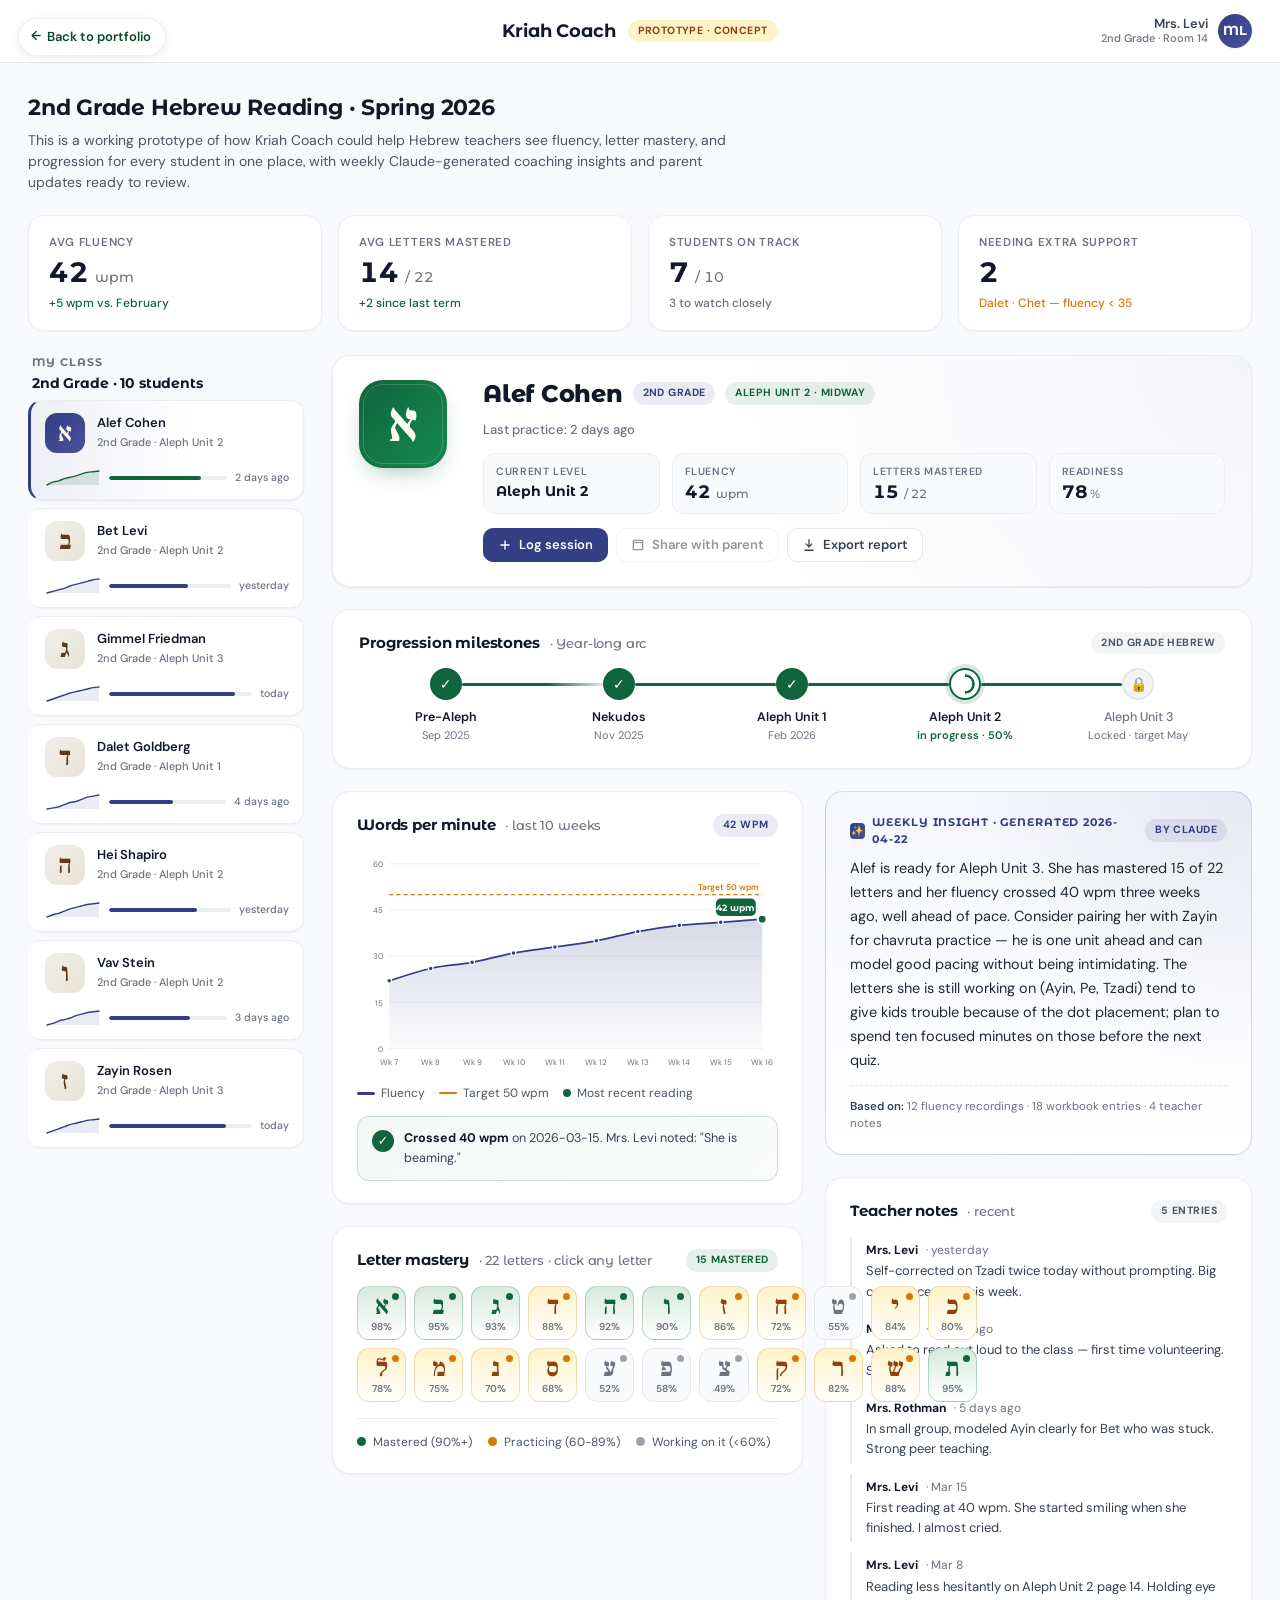
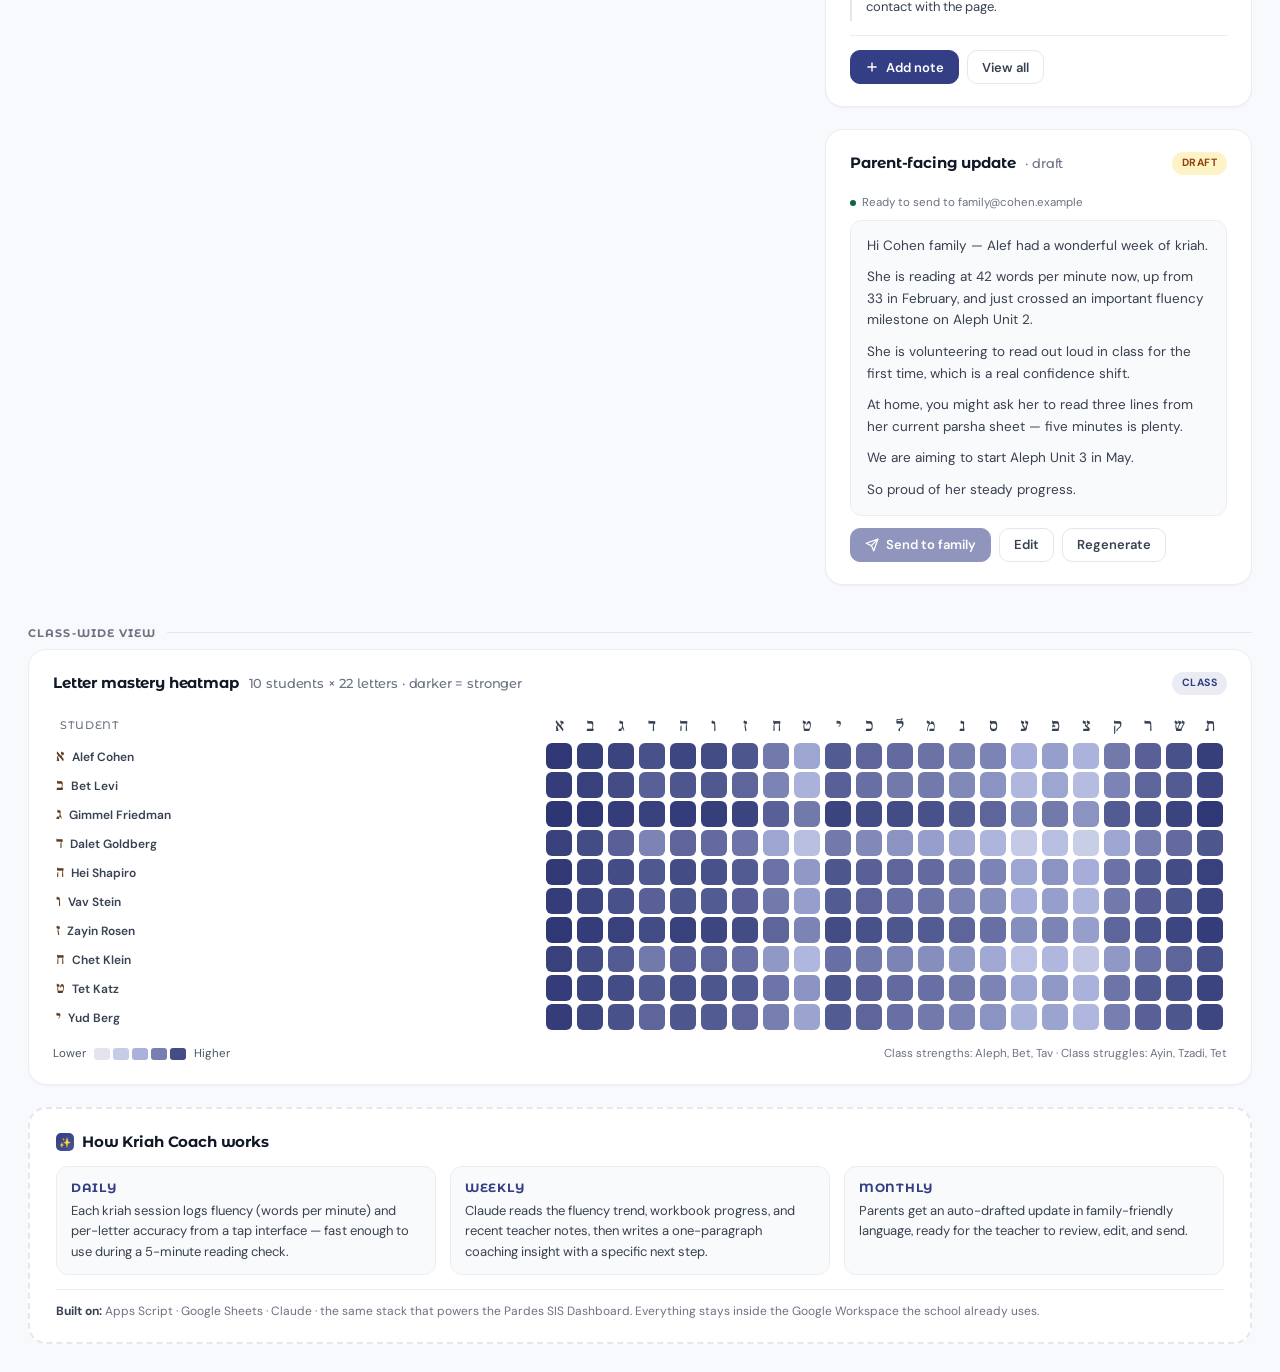
==== commit 98d9be29: "Standardize back-to-portfolio pill across all demos Every demo now uses the identical floating pill " ====
--- a/demos/kriah-coach/index.html
+++ b/demos/kriah-coach/index.html
@@ -96,18 +96,29 @@
     align-items: center;
     gap: 20px;
   }
-  .back-link {
+  /* Back-to-portfolio pill (canonical, matches every demo) */
+  .back-pill {
+    position: fixed;
+    top: 18px;
+    left: 18px;
+    z-index: 1000;
+    background: #ffffff;
+    color: #0a4a2b;
+    padding: 8px 14px 8px 12px;
+    border-radius: 999px;
+    font-size: 13px;
+    font-weight: 600;
+    box-shadow: 0 2px 8px rgba(0,0,0,0.08);
+    border: 1px solid rgba(10,74,43,0.08);
     display: inline-flex;
     align-items: center;
     gap: 6px;
-    color: var(--gray-500);
+    transition: transform 0.15s ease, box-shadow 0.15s ease;
     text-decoration: none;
-    font-size: 13px;
-    font-weight: 500;
-    transition: color .15s;
-  }
-  .back-link:hover { color: var(--navy); }
-  .back-link svg { width: 14px; height: 14px; }
+    font-family: inherit;
+  }
+  .back-pill:hover { transform: translateY(-1px); box-shadow: 0 4px 12px rgba(0,0,0,0.12); }
+  .back-pill .arrow { display: inline-block; transform: translateY(-1px); }
 
   .topbar-title {
     display: inline-flex;
@@ -1148,18 +1159,18 @@
 </head>
 <body>
 
+<!-- Back to portfolio pill (canonical) -->
+<a class="back-pill" href="../../index.html" aria-label="Back to portfolio"
+   onclick="if(window.history.length>1){event.preventDefault();window.history.back();}">
+  <span class="arrow">&larr;</span> Back to portfolio
+</a>
+
 <!-- =========================================================
      Topbar
      ========================================================= -->
 <header class="topbar">
   <div class="topbar-inner">
-    <div>
-      <a class="back-link" href="../../index.html"
-         onclick="if(window.history.length>1){event.preventDefault();window.history.back();}">
-        <svg viewBox="0 0 24 24" fill="none" stroke="currentColor" stroke-width="2.4" stroke-linecap="round" stroke-linejoin="round"><path d="M19 12H5"/><path d="M12 19l-7-7 7-7"/></svg>
-        Back to portfolio
-      </a>
-    </div>
+    <div></div>
     <div class="topbar-title">
       <h1>Kriah Coach</h1>
       <span class="badge badge-yellow">Prototype · Concept</span>
